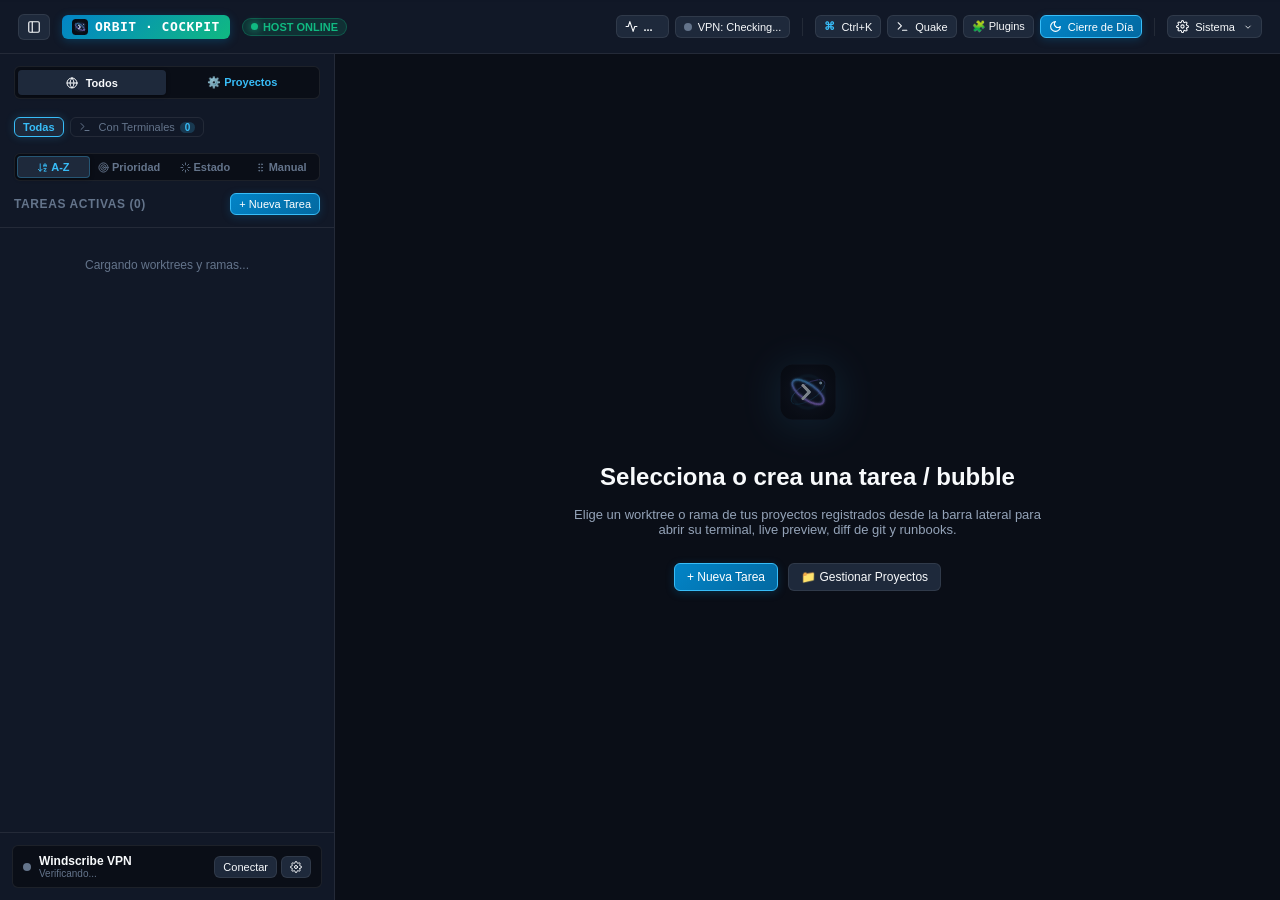
==== server/internal/web/static/index.html @ 3f4a92df "perf(pty): optimize worker ringbuffer trimming, atomic ipc framing and binary websocket input" ====
<!DOCTYPE html>
<html lang="es">
<head>
    <meta charset="UTF-8">
    <meta name="viewport" content="width=device-width, initial-scale=1.0">
    <title>Orbit - Developer Cockpit & Workspace Hub</title>
    <link rel="icon" type="image/svg+xml" href="favicon.svg">

    <!-- Vendor Stylesheets -->
    <link rel="stylesheet" href="xterm.css">

    <!-- Modular Stylesheets -->
    <link rel="stylesheet" href="css/base.css?v=2.2.2">
    <link rel="stylesheet" href="css/layout.css?v=2.2.2">
    <link rel="stylesheet" href="css/bubbles.css?v=2.2.2">
    <link rel="stylesheet" href="css/terminal.css?v=2.2.4">
    <link rel="stylesheet" href="css/views.css">
    <link rel="stylesheet" href="css/calendar.css">
    <link rel="stylesheet" href="css/modals.css?v=2.3.0">
    <link rel="stylesheet" href="css/responsive.css">
</head>
<body>

    <!-- Header -->
    <header>
        <div class="header-brand">
            <button class="btn btn-sm" id="btn-toggle-sidebar" onclick="toggleSidebar()" title="Ocultar / Mostrar barra lateral (Ctrl+B)" style="padding: 5px 8px;">
                <svg width="14" height="14" viewBox="0 0 24 24" fill="none" stroke="currentColor" stroke-width="2"><rect x="3" y="3" width="18" height="18" rx="2" ry="2"></rect><line x1="9" y1="3" x2="9" y2="21"></line></svg>
            </button>
            <div class="brand-badge" style="display: flex; align-items: center; gap: 7px; padding: 4px 10px;">
                <img src="favicon.svg" alt="Orbit" width="16" height="16" style="border-radius: 3px; display: block;">
                <span>ORBIT · COCKPIT</span>
            </div>
            <div class="brand-title">
                <span class="status-pill"><span class="status-dot"></span> HOST ONLINE</span>
            </div>
            <button class="btn btn-sm" id="header-update-btn" onclick="openUpdateModal()" style="display: none; background: rgba(59, 130, 246, 0.18); border: 1px solid rgba(59, 130, 246, 0.5); color: #93c5fd; padding: 2px 8px; font-size: 11px; font-weight: 600; cursor: pointer; align-items: center; gap: 4px;" title="Nueva versión disponible de Orbit">
                <svg width="12" height="12" viewBox="0 0 24 24" fill="none" stroke="currentColor" stroke-width="2" stroke-linecap="round" stroke-linejoin="round"><path d="m12 3-1.9 5.8a2 2 0 0 1-1.3 1.3L3 12l5.8 1.9a2 2 0 0 1 1.3 1.3L12 21l1.9-5.8a2 2 0 0 1 1.3-1.3L21 12l-5.8-1.9a2 2 0 0 1-1.3-1.3Z"></path></svg> <span id="header-update-text">v1.0.1</span>
            </button>
        </div>

        <div class="header-controls">
            <!-- Bloque 1: Telemetría y Estado -->
            <div class="header-group header-telemetry">
                <!-- System Stats Widget (RAM & Local DBs) -->
                <button class="btn btn-sm" id="header-sys-stats" onclick="toggleSystemStatsModal()" style="display: flex; align-items: center; gap: 5px; cursor: pointer;" title="Abrir / Cerrar monitor detallado de recursos y servicios locales">
                    <svg width="13" height="13" viewBox="0 0 24 24" fill="none" stroke="currentColor" stroke-width="2" stroke-linecap="round" stroke-linejoin="round"><path d="M22 12h-4l-3 9L9 3l-3 9H2"></path></svg> <strong id="val-sys-ram">...</strong>
                    <span id="sys-services-badge" style="font-size: 11px; margin-left: 2px;"></span>
                </button>

                <!-- Windscribe VPN Quick Badge -->
                <button class="btn btn-sm" id="header-vpn-btn" onclick="openVPNModal()" title="Windscribe VPN Status">
                    <span class="vpn-dot" id="header-vpn-dot"></span>
                    <span id="header-vpn-text">VPN: Checking...</span>
                </button>
            </div>

            <div class="header-group-divider"></div>

            <!-- Bloque 2: Herramientas Frecuentes de Trabajo -->
            <div class="header-group header-actions">
                <!-- Command Palette Shortcut (Ctrl+K) -->
                <button class="btn btn-sm" onclick="openCommandPalette()" title="Paleta de comandos (Ctrl+K)">
                    <span style="color: var(--accent); font-weight: 700;">⌘</span> Ctrl+K
                </button>

                <!-- Quake Dropdown Terminal Shortcut (F12) -->
                <button class="btn btn-sm" onclick="toggleQuakeTerminal()" title="Terminal rápida desplegable (F12 o Ctrl+\`)">
                    <svg width="13" height="13" viewBox="0 0 24 24" fill="none" stroke="currentColor" stroke-width="2" stroke-linecap="round" stroke-linejoin="round"><polyline points="4 17 10 11 4 5"></polyline><line x1="12" y1="19" x2="20" y2="19"></line></svg> Quake
                </button>

                <!-- Plugins & Extensions -->
                <button class="btn btn-sm" onclick="openPluginsModal()" title="Plugins y Extensiones de Orbit (Groq Whisper, etc.)">
                    🧩 Plugins
                </button>

                <!-- End of Day / Handoff Quick Button -->
                <button class="btn btn-sm btn-primary" id="header-handoff-btn" onclick="openEndOfDayModal()" title="Cierre de Jornada & Handoffs de Agentes">
                    <svg width="13" height="13" viewBox="0 0 24 24" fill="none" stroke="currentColor" stroke-width="2" stroke-linecap="round" stroke-linejoin="round"><path d="M12 3a6 6 0 0 0 9 9 9 9 0 1 1-9-9Z"></path></svg> Cierre de Día
                </button>
            </div>

            <div class="header-group-divider"></div>

            <!-- Bloque 3: Menú Unificado de Sistema -->
            <div class="header-group header-system">
                <div class="dropdown-wrapper" id="sys-dropdown-wrapper">
                    <button class="btn btn-sm" id="btn-sys-menu" onclick="toggleSystemMenu(event)" title="Ajustes, utilidades y conectividad del sistema">
                        <svg width="13" height="13" viewBox="0 0 24 24" fill="none" stroke="currentColor" stroke-width="2" stroke-linecap="round" stroke-linejoin="round"><circle cx="12" cy="12" r="3"></circle><path d="M19.4 15a1.65 1.65 0 0 0 .33 1.82l.06.06a2 2 0 0 1 0 2.83 2 2 0 0 1-2.83 0l-.06-.06a1.65 1.65 0 0 0-1.82-.33 1.65 1.65 0 0 0-1 1.51V21a2 2 0 0 1-2 2 2 2 0 0 1-2-2v-.09A1.65 1.65 0 0 0 9 19.4a1.65 1.65 0 0 0-1.82.33l-.06.06a2 2 0 0 1-2.83 0 2 2 0 0 1 0-2.83l.06-.06a1.65 1.65 0 0 0 .33-1.82 1.65 1.65 0 0 0-1.51-1H3a2 2 0 0 1-2-2 2 2 0 0 1 2-2h.09A1.65 1.65 0 0 0 4.6 9a1.65 1.65 0 0 0-.33-1.82l-.06-.06a2 2 0 0 1 0-2.83 2 2 0 0 1 2.83 0l.06.06a1.65 1.65 0 0 0 1.82.33H9a1.65 1.65 0 0 0 1-1.51V3a2 2 0 0 1 2-2 2 2 0 0 1 2 2v.09a1.65 1.65 0 0 0 1 1.51 1.65 1.65 0 0 0 1.82-.33l.06-.06a2 2 0 0 1 2.83 0 2 2 0 0 1 0 2.83l-.06.06a1.65 1.65 0 0 0-.33 1.82V9a1.65 1.65 0 0 0 1.51 1H21a2 2 0 0 1 2 2 2 2 0 0 1-2 2h-.09a1.65 1.65 0 0 0-1.51 1z"></path></svg>
                        <span>Sistema</span>
                        <svg width="10" height="10" viewBox="0 0 24 24" fill="none" stroke="currentColor" stroke-width="2" style="margin-left: 2px;"><polyline points="6 9 12 15 18 9"></polyline></svg>
                    </button>
                    <div class="dropdown-menu dropdown-menu-right" id="sys-dropdown-menu">
                        <div class="dropdown-header">
                            <span>Orbit Host</span>
                            <span class="dropdown-sub" id="sys-menu-host-badge" style="color: var(--green); font-size: 10px;">● ONLINE</span>
                        </div>
                        
                        <!-- LAN IP item -->
                        <div class="dropdown-item" onclick="copyLanUrl()" title="Copiar URL LAN al portapapeles">
                            <div class="item-icon">🌐</div>
                            <div class="item-content">
                                <span class="item-label">Dirección LAN</span>
                                <span class="item-sub" id="val-lan-ip">...</span>
                            </div>
                            <span class="item-action">Copiar</span>
                        </div>

                        <!-- Token item -->
                        <div class="dropdown-item" onclick="copyToken()" title="Copiar Token de Acceso">
                            <div class="item-icon">📋</div>
                            <div class="item-content">
                                <span class="item-label">Token de Acceso</span>
                                <span class="item-sub">Autenticación API / Móvil</span>
                            </div>
                            <span class="item-action">Copiar</span>
                        </div>

                        <div class="dropdown-divider"></div>

                        <!-- Pair Phone -->
                        <div class="dropdown-item" onclick="openPairModal(); closeSystemMenu();" title="Emparejar Orbit Mobile con QR">
                            <div class="item-icon">📱</div>
                            <div class="item-content">
                                <span class="item-label">Emparejar Móvil</span>
                                <span class="item-sub">Escanear código QR</span>
                            </div>
                        </div>

                        <!-- Security & PIN -->
                        <div class="dropdown-item" onclick="openSecurityModal(); closeSystemMenu();" title="Configuración de Seguridad, Token y PIN">
                            <div class="item-icon">🔒</div>
                            <div class="item-content">
                                <span class="item-label">Seguridad y PIN</span>
                                <span class="item-sub">Tokens, PIN de bloqueo</span>
                            </div>
                        </div>

                        <div class="dropdown-divider"></div>

                        <!-- Sound Alerts -->
                        <div class="dropdown-item" onclick="toggleNotifications()" id="btn-toggle-notif" title="Alternar alertas sonoras al finalizar comandos">
                            <div class="item-icon" id="sys-menu-notif-icon">🔔</div>
                            <div class="item-content">
                                <span class="item-label">Alertas Sonoras</span>
                                <span class="item-sub">Notificar fin de comandos</span>
                            </div>
                            <span class="item-badge badge-active" id="sys-menu-notif-badge">ON</span>
                        </div>

                        <!-- Doctor -->
                        <div class="dropdown-item" onclick="openDoctorModal(); closeSystemMenu();" title="Ejecutar diagnóstico Orbit Doctor">
                            <div class="item-icon">🩺</div>
                            <div class="item-content">
                                <span class="item-label">Diagnóstico (Doctor)</span>
                                <span class="item-sub">Verificar salud del sistema</span>
                            </div>
                        </div>

                        <!-- Plugins & Extensions -->
                        <div class="dropdown-item" onclick="openPluginsModal(); closeSystemMenu();" title="Gestionar Plugins y Extensiones (Groq Whisper, etc.)">
                            <div class="item-icon">🧩</div>
                            <div class="item-content">
                                <span class="item-label">Plugins &amp; Extensiones</span>
                                <span class="item-sub">Whisper Transcriber, etc.</span>
                            </div>
                        </div>

                        <div class="dropdown-divider"></div>

                        <!-- Refresh -->
                        <div class="dropdown-item" onclick="refreshAll(); closeSystemMenu();" title="Recargar Cockpit">
                            <div class="item-icon">🔄</div>
                            <div class="item-content">
                                <span class="item-label">Recargar Cockpit</span>
                                <span class="item-sub">Actualizar sesiones y estado</span>
                            </div>
                        </div>
                    </div>
                </div>
            </div>
        </div>
    </header>

    <!-- Main Container -->
    <div class="app-container">
        
        <!-- Left Sidebar: Workspaces & Bubbles -->
        <aside class="sidebar">
            <div class="sidebar-header">
                <!-- Workspace Switcher Tabs -->
                <div class="ws-tabs" id="ws-tabs-container">
                    <button class="ws-tab-btn active" data-ws="all" onclick="setWorkspaceFilter('all')">
                        <svg width="12" height="12" viewBox="0 0 24 24" fill="none" stroke="currentColor" stroke-width="2" stroke-linecap="round" stroke-linejoin="round" style="vertical-align: -1px; margin-right: 4px;"><circle cx="12" cy="12" r="10"></circle><line x1="2" y1="12" x2="22" y2="12"></line><path d="M12 2a15.3 15.3 0 0 1 4 10 15.3 15.3 0 0 1-4 10 15.3 15.3 0 0 1-4-10 15.3 15.3 0 0 1 4-10z"></path></svg>Todos
                    </button>
                    <button class="ws-tab-btn ws-tab-add" onclick="openWorkspacesModal()" title="Gestionar y Añadir Workspaces" style="color: var(--accent); font-weight: 700;">
                        ⚙️ Proyectos
                    </button>
                </div>

                <!-- Filter: All Tasks vs Only Tasks with Open Terminals -->
                <div class="task-filter-chips">
                    <button class="task-filter-btn active" id="btn-filter-all-tasks" onclick="setTaskTermFilter(false)">
                        Todas
                    </button>
                    <button class="task-filter-btn" id="btn-filter-term-tasks" onclick="setTaskTermFilter(true)" title="Ver solo tareas con terminales abiertas">
                        <svg width="12" height="12" viewBox="0 0 24 24" fill="none" stroke="currentColor" stroke-width="2" stroke-linecap="round" stroke-linejoin="round" style="vertical-align: -1px; margin-right: 3px;"><polyline points="4 17 10 11 4 5"></polyline><line x1="12" y1="19" x2="20" y2="19"></line></svg>Con Terminales <span class="term-count-badge" id="count-with-term">0</span>
                    </button>
                </div>

                <!-- Sort Modes: Alfabético, Prioridad Notion, Estado, Manual -->
                <div class="task-sort-bar" role="group" aria-label="Criterio de ordenamiento de tareas">
                    <button class="sort-chip active" id="sort-chip-alpha" onclick="setBubbleSortMode('alpha')" title="Orden Alfabético (A-Z)">
                        <svg width="11" height="11" viewBox="0 0 24 24" fill="none" stroke="currentColor" stroke-width="2" stroke-linecap="round" stroke-linejoin="round" style="vertical-align: -1px;"><path d="m3 16 4 4 4-4"></path><path d="M7 20V4"></path><path d="M20 8h-5"></path><path d="M15 10V6.5a2.5 2.5 0 0 1 5 0V10"></path><path d="M15 14h5l-5 6h5"></path></svg>A-Z
                    </button>
                    <button class="sort-chip" id="sort-chip-priority" onclick="setBubbleSortMode('priority')" title="Orden por Prioridad Notion">
                        <svg width="11" height="11" viewBox="0 0 24 24" fill="none" stroke="currentColor" stroke-width="2" stroke-linecap="round" stroke-linejoin="round" style="vertical-align: -1px;"><circle cx="12" cy="12" r="10"></circle><circle cx="12" cy="12" r="6"></circle><circle cx="12" cy="12" r="2"></circle></svg>Prioridad
                    </button>
                    <button class="sort-chip" id="sort-chip-status" onclick="setBubbleSortMode('status')" title="Orden por Estado de Tarea">
                        <svg width="11" height="11" viewBox="0 0 24 24" fill="none" stroke="currentColor" stroke-width="2" stroke-linecap="round" stroke-linejoin="round" style="vertical-align: -1px;"><path d="M12 2v4M12 18v4M4.93 4.93l2.83 2.83M16.24 16.24l2.83 2.83M2 12h4M18 12h4M4.93 19.07l2.83-2.83M16.24 7.76l2.83-2.83"></path></svg>Estado
                    </button>
                    <button class="sort-chip" id="sort-chip-custom" onclick="setBubbleSortMode('custom')" title="Orden Manual (Arrastrar para ordenar)">
                        <svg width="11" height="11" viewBox="0 0 24 24" fill="none" stroke="currentColor" stroke-width="2" stroke-linecap="round" stroke-linejoin="round" style="vertical-align: -1px;"><circle cx="9" cy="12" r="1"></circle><circle cx="9" cy="5" r="1"></circle><circle cx="9" cy="19" r="1"></circle><circle cx="15" cy="12" r="1"></circle><circle cx="15" cy="5" r="1"></circle><circle cx="15" cy="19" r="1"></circle></svg>Manual
                    </button>
                </div>

                <div class="sidebar-actions-row">
                    <span class="sidebar-title" id="sidebar-bubbles-count">
                        TAREAS ACTIVAS (0)
                    </span>
                    <button class="btn btn-primary btn-sm" onclick="openNewBubbleModal()">
                        + Nueva Tarea
                    </button>
                </div>
            </div>

            <!-- Bubbles List -->
            <div class="bubble-list" id="bubbles-container">
                <div style="padding: 20px; text-align: center; color: var(--text-dim); font-size: 12px;">
                    Cargando worktrees y ramas...
                </div>
            </div>

            <!-- Footer: Windscribe VPN Quick Controller -->
            <div class="sidebar-footer">
                <div class="vpn-mini-card">
                    <div class="vpn-mini-info">
                        <span class="vpn-dot" id="vpn-mini-dot"></span>
                        <div class="vpn-mini-text">
                            <span class="vpn-mini-loc" id="vpn-mini-loc">Windscribe VPN</span>
                            <span class="vpn-mini-sub" id="vpn-mini-ip">Verificando...</span>
                        </div>
                    </div>
                    <div style="display: flex; gap: 4px;">
                        <button class="btn btn-sm" id="btn-mini-vpn-toggle" onclick="toggleVPNMini()">
                            Conectar
                        </button>
                        <button class="btn btn-sm" onclick="openVPNModal()" title="Opciones VPN">
                            <svg width="12" height="12" viewBox="0 0 24 24" fill="none" stroke="currentColor" stroke-width="2" stroke-linecap="round" stroke-linejoin="round"><circle cx="12" cy="12" r="3"></circle><path d="M19.4 15a1.65 1.65 0 0 0 .33 1.82l.06.06a2 2 0 0 1 0 2.83 2 2 0 0 1-2.83 0l-.06-.06a1.65 1.65 0 0 0-1.82-.33 1.65 1.65 0 0 0-1 1.51V21a2 2 0 0 1-2 2 2 2 0 0 1-2-2v-.09A1.65 1.65 0 0 0 9 19.4a1.65 1.65 0 0 0-1.82.33l-.06.06a2 2 0 0 1-2.83 0 2 2 0 0 1 0-2.83l.06-.06a1.65 1.65 0 0 0 .33-1.82 1.65 1.65 0 0 0-1.51-1H3a2 2 0 0 1-2-2 2 2 0 0 1 2-2h.09A1.65 1.65 0 0 0 4.6 9a1.65 1.65 0 0 0-.33-1.82l-.06-.06a2 2 0 0 1 0-2.83 2 2 0 0 1 2.83 0l.06.06a1.65 1.65 0 0 0 1.82.33H9a1.65 1.65 0 0 0 1-1.51V3a2 2 0 0 1 2-2 2 2 0 0 1 2 2v.09a1.65 1.65 0 0 0 1 1.51 1.65 1.65 0 0 0 1.82-.33l.06-.06a2 2 0 0 1 2.83 0 2 2 0 0 1 0 2.83l-.06.06a1.65 1.65 0 0 0-.33 1.82V9a1.65 1.65 0 0 0 1.51 1H21a2 2 0 0 1 2 2 2 2 0 0 1-2 2h-.09a1.65 1.65 0 0 0-1.51 1z"></path></svg>
                        </button>
                    </div>
                </div>
            </div>
        </aside>

        <!-- Main Workspace Hub -->
        <main class="main-workspace" id="main-workspace">
            
            <!-- Empty state when no bubble selected -->
            <div class="workspace-empty-view" id="workspace-empty-view">
                <div class="empty-icon" style="margin-bottom: 16px;">
                    <img src="favicon.svg" alt="Orbit Logo" width="56" height="56" style="border-radius: 14px; filter: drop-shadow(0 4px 20px rgba(56, 189, 248, 0.25)); display: inline-block;">
                </div>
                <h2>Selecciona o crea una tarea / bubble</h2>
                <p style="color: var(--text-muted); max-width: 480px; font-size: 13px;">
                    Elige un worktree o rama de tus proyectos registrados desde la barra lateral para abrir su terminal, live preview, diff de git y runbooks.
                </p>
                <div style="display: flex; gap: 10px; margin-top: 10px;">
                    <button class="btn btn-primary" onclick="openNewBubbleModal()">
                        + Nueva Tarea
                    </button>
                    <button class="btn btn-ghost" onclick="openWorkspacesModal()">
                        📁 Gestionar Proyectos
                    </button>
                </div>
            </div>

            <!-- Active Bubble View (Hidden by default until bubble clicked) -->
            <div id="active-bubble-container" style="display: none; flex: 1; flex-direction: column; overflow: hidden;">
                
                <!-- Bubble Top Action Bar -->
                <div class="bubble-action-bar">
                    <div class="bubble-bar-left">
                        <div class="bubble-active-title">
                            <span class="badge-ws" id="active-bubble-ws-badge">ADITUM</span>
                            <span id="active-bubble-title">TAR-XXXX</span>
                            <span class="badge-task-status none" id="active-bubble-task-status" onclick="openTaskStatusPicker(event, currentBubble ? currentBubble.id : '')" style="cursor: pointer;" title="Cambiar estado de la tarea">
                                ⚪ Estado
                            </span>
                            <span class="badge-priority none" id="active-bubble-priority" onclick="openPriorityPicker(event, currentBubble ? currentBubble.id : '')" style="cursor: pointer;" title="Cambiar prioridad Notion">
                                ⚪ Prioridad
                            </span>
                        </div>
                        <div class="bubble-branch-chip" id="active-bubble-branch">
                            <svg width="12" height="12" viewBox="0 0 24 24" fill="none" stroke="currentColor" stroke-width="2"><line x1="6" y1="3" x2="6" y2="15"></line><circle cx="18" cy="6" r="3"></circle><circle cx="6" cy="18" r="3"></circle><path d="M18 9a9 9 0 0 1-9 9"></path></svg>
                            <span id="active-bubble-branch-name">feature/...</span>
                        </div>
                        <div class="bubble-schema-chip" id="active-bubble-schema" style="display: none;">
                            🗄️ <span id="active-bubble-schema-name">aditum_...</span>
                        </div>
                    </div>

                    <div class="bubble-bar-right">
                        <!-- Dev Server Action -->
                        <button class="btn btn-sm" id="btn-bubble-dev-toggle" onclick="toggleBubbleDevServer()">
                            ▶ Iniciar Dev Server
                        </button>
                        <!-- Open Preview in New Tab -->
                        <button class="btn btn-sm" id="btn-bubble-preview-external" onclick="openExternalPreview()">
                            🌐 Abrir :<span id="active-bubble-port">8080</span> ↗
                        </button>
                        <!-- Delete / Cleanup Worktree -->
                        <button class="btn btn-danger btn-sm" id="btn-bubble-delete" onclick="confirmDeleteBubble()" title="Eliminar worktree">
                            🗑️
                        </button>
                    </div>
                </div>

                <!-- Main Navigation Tabs -->
                <div class="workspace-tabs-bar">
                    <button class="tab-btn active" id="tab-btn-terminal" onclick="switchWorkspaceTab('terminal')">
                        &gt;_ Terminales
                    </button>
                    <button class="tab-btn" id="tab-btn-preview" onclick="switchWorkspaceTab('preview')">
                        🌐 Live Preview
                    </button>
                    <button class="tab-btn" id="tab-btn-git" onclick="switchWorkspaceTab('git')">
                        🔀 Git &amp; Diff
                    </button>
                    <button class="tab-btn" id="tab-btn-obsidian" onclick="switchWorkspaceTab('obsidian')">
                        📓 Obsidian Runbooks
                    </button>
                    <button class="tab-btn" id="tab-btn-calendar" onclick="switchWorkspaceTab('calendar')">
                        📅 Calendario &amp; Handoffs
                    </button>
                </div>

                <!-- Tab Content Container -->
                <div class="tab-content-container">
                    
                    <!-- TAB 1: TERMINALES -->
                    <div class="tab-pane active" id="tab-pane-terminal">
                        <!-- Subtabs for Terminal Sessions -->
                        <div class="term-subtabs-bar">
                            <div class="term-subtabs" id="term-subtabs-container">
                                <!-- Subtabs will be injected here: Claude Code, Dev Server, Shell -->
                            </div>
                            <div class="term-actions-bar" style="display: flex; gap: 6px; align-items: center; flex-shrink: 0;">
                                <!-- Celery Dropdown for Brif -->
                                <div id="brif-celery-dropdown" style="display: none; position: relative;">
                                    <button class="btn btn-sm btn-success" onclick="toggleCeleryMenu()" title="Lanzar Workers de Celery para Brif">
                                        ⚡ Celery Workers ▼
                                    </button>
                                    <div id="celery-menu-popup" style="display: none; position: absolute; right: 0; top: 100%; margin-top: 4px; background: var(--bg-card); border: 1px solid var(--border-muted); border-radius: var(--radius-sm); box-shadow: 0 8px 24px rgba(0,0,0,0.7); z-index: 100; min-width: 240px; flex-direction: column; padding: 4px; gap: 2px;">
                                        <button class="btn btn-sm" style="text-align: left; justify-content: flex-start; background: transparent; border: none; width: 100%;" onclick="spawnCeleryWorker('orchestrator')">
                                            🎼 Orchestrator (high_priority, celery)
                                        </button>
                                        <button class="btn btn-sm" style="text-align: left; justify-content: flex-start; background: transparent; border: none; width: 100%;" onclick="spawnCeleryWorker('articles')">
                                            📰 Articles Worker (articles)
                                        </button>
                                        <button class="btn btn-sm" style="text-align: left; justify-content: flex-start; background: transparent; border: none; width: 100%;" onclick="spawnCeleryWorker('fetcher')">
                                            🌐 Fetcher Worker (fetch)
                                        </button>
                                        <button class="btn btn-sm" style="text-align: left; justify-content: flex-start; background: transparent; border: none; width: 100%;" onclick="spawnCeleryWorker('beat')">
                                            ⏰ Celery Beat (Scheduler)
                                        </button>
                                        <button class="btn btn-sm" style="text-align: left; justify-content: flex-start; background: transparent; border: none; width: 100%;" onclick="spawnCeleryWorker('flower')">
                                            🌸 Flower Dashboard (:5555)
                                        </button>
                                        <button class="btn btn-sm" style="text-align: left; justify-content: flex-start; background: transparent; border: none; width: 100%; color: var(--accent);" onclick="spawnCeleryWorker('solo')">
                                            🐛 Worker Solo (Debug Local)
                                        </button>
                                    </div>
                                </div>
                                <!-- Quick Actions Dropdown (Contextual) -->
                                <div id="quick-actions-dropdown" style="position: relative;">
                                    <button class="btn btn-sm" onclick="toggleQuickActionsMenu()" title="Comandos rápidos del workspace">
                                        ⚡ Acciones ▼
                                    </button>
                                    <div id="quick-actions-menu-popup" style="display: none; position: absolute; right: 0; top: 100%; margin-top: 4px; background: var(--bg-card); border: 1px solid var(--border-muted); border-radius: var(--radius-sm); box-shadow: 0 8px 24px rgba(0,0,0,0.7); z-index: 100; min-width: 260px; flex-direction: column; padding: 4px; gap: 2px;">
                                        <!-- Injected dynamically based on active workspace -->
                                    </div>
                                </div>
                                <div class="font-size-controls" style="display: inline-flex; align-items: center; background: var(--bg-surface); border: 1px solid var(--border-subtle); border-radius: var(--radius-sm); padding: 1px 4px; gap: 3px; flex-shrink: 0;" title="Tamaño de fuente de terminal (Ctrl + / Ctrl -)">
                                    <button class="btn btn-sm" onclick="changeTerminalFontSize(-1)" style="padding: 1px 6px; font-size: 11px; height: 24px; min-width: 24px;" title="Disminuir fuente (Ctrl+-)">A-</button>
                                    <span id="term-font-size-display" class="term-font-size-val" style="font-size: 11px; font-family: monospace; color: var(--accent); min-width: 32px; text-align: center; user-select: none;">14px</span>
                                    <button class="btn btn-sm" onclick="changeTerminalFontSize(1)" style="padding: 1px 6px; font-size: 11px; height: 24px; min-width: 24px;" title="Aumentar fuente (Ctrl++)">A+</button>
                                </div>
                                <button class="btn btn-sm" onclick="openTerminalSearch()" title="Buscar en buffer de terminal (Ctrl+F)">
                                    🔍 Buscar
                                </button>
                                <button class="btn btn-sm" onclick="spawnClaudeInBubble()" title="Lanzar Claude Code con verificación de VPN">
                                    🤖 + Claude
                                </button>
                                <button class="btn btn-sm" onclick="spawnAgyInBubble()" title="Lanzar Antigravity CLI (Google AGY)">
                                    🚀 + AGY
                                </button>
                                <button class="btn btn-sm" onclick="openHandoffModalForActive()" title="Registrar Cierre de Jornada / Handoff">
                                    🌙 Handoff
                                </button>
                                <button class="btn btn-sm" onclick="spawnShellInBubble()" title="Lanzar Git Bash / PowerShell">
                                    🐚 + Shell
                                </button>
                                <button class="btn btn-sm" onclick="clearActiveTerminal()">
                                    Limpiar
                                </button>
                            </div>
                        </div>

                        <!-- Full Interactive xterm.js Terminal Container (Split-Ready) -->
                        <div class="term-container" id="terminal-embed-wrapper">
                            <!-- Terminal Search Float Widget -->
                            <div id="term-search-bar" class="term-search-bar" style="display: none;">
                                <input type="text" id="term-search-input" placeholder="Buscar en buffer... (Enter: sig)" onkeydown="handleSearchKeyDown(event)" oninput="handleSearchInput(this.value)">
                                <button class="btn btn-sm" onclick="findSearchPrev()" title="Anterior (Shift+Enter)">↑</button>
                                <button class="btn btn-sm" onclick="findSearchNext()" title="Siguiente (Enter)">↓</button>
                                <button class="btn btn-sm" id="btn-search-case" onclick="toggleSearchCase()" title="Sensible a mayúsculas/minúsculas">Aa</button>
                                <button class="btn btn-sm btn-danger" onclick="closeTerminalSearch()" style="padding: 2px 6px; font-size: 10px;" title="Cerrar (Esc)">✕</button>
                            </div>

                            <!-- Primary Pane -->
                            <div class="term-pane" id="term-pane-primary">
                                <div class="term-pane-header" id="term-pane-primary-header" style="display: none;">
                                    <span id="term-pane-primary-title" style="color: var(--accent); font-weight: 600;">Terminal 1</span>
                                    <span style="font-size: 10px; color: var(--text-dim); text-transform: uppercase;">Panel Principal</span>
                                </div>
                                <div id="terminal-embed" style="flex: 1; width: 100%; height: 100%; overflow: hidden; padding: 0;"></div>
                            </div>

                            <!-- Resizer Drag Bar -->
                            <div id="term-split-resizer" class="split-resizer horizontal" style="display: none;" title="Arrastra para redimensionar · Doble clic para 50/50"></div>

                            <!-- Secondary Pane (Split) -->
                            <div class="term-pane" id="term-pane-secondary" style="display: none;">
                                <div class="term-pane-header" id="term-pane-secondary-header">
                                    <div style="display: flex; align-items: center; gap: 8px;">
                                        <span id="term-pane-secondary-title" style="color: var(--green); font-weight: 600;">Panel Dividido</span>
                                        <select id="term-split-session-select" onchange="onSplitSessionChange(this.value)" class="form-control" style="font-size: 11px; padding: 2px 6px; height: 22px; background: var(--bg-card); color: var(--text-main); border: 1px solid var(--border-subtle);">
                                        </select>
                                    </div>
                                    <button class="btn btn-sm btn-danger" onclick="closeSplit()" style="padding: 1px 6px; font-size: 10px;" title="Cerrar panel dividido">✕</button>
                                </div>
                                <div id="terminal-embed-2" style="flex: 1; width: 100%; height: 100%; overflow: hidden; padding: 0;"></div>
                            </div>
                        </div>

                        <!-- Mobile Key Helper Bar -->
                        <div class="term-mobile-bar">
                            <button class="btn btn-sm" onclick="sendTerminalKey('\x03')" title="Cancelar comando (Ctrl+C)">Ctrl+C</button>
                            <button class="btn btn-sm" onclick="clearActiveTerminal()" title="Repintar y limpiar pantalla (Ctrl+L)">Ctrl+L</button>
                            <button class="btn btn-sm" onclick="sendTerminalKey('\t')">Tab</button>
                            <button class="btn btn-sm" onclick="sendTerminalKey('\x1b')">Esc</button>
                            <button class="btn btn-sm" onclick="sendTerminalKey('\x1b[A')">↑</button>
                            <button class="btn btn-sm" onclick="sendTerminalKey('\x1b[B')">↓</button>
                            <input type="text" id="term-mobile-input" placeholder="Comando rápido..." class="form-control" style="flex: 1; padding: 4px 8px; font-size: 12px;" onkeydown="handleMobileInputKey(event)">
                            <button class="btn btn-primary btn-sm" onclick="submitMobileInput()">Enviar</button>
                        </div>
                    </div>

                    <!-- TAB 2: LIVE PREVIEW -->
                    <div class="tab-pane" id="tab-pane-preview">
                        <div class="preview-bar">
                            <button class="btn btn-sm" onclick="reloadPreviewFrame()">🔄 Recargar</button>
                            <input type="text" id="preview-url-input" class="preview-address-input" value="http://localhost:8080/">
                            <button class="btn btn-primary btn-sm" onclick="navigateToPreviewUrl()">Ir</button>
                            <button class="btn btn-sm" onclick="openExternalPreview()">Abrir en Pestaña ↗</button>
                        </div>
                        <div style="flex: 1; position: relative;">
                            <iframe id="preview-iframe" class="preview-frame" src="about:blank"></iframe>
                            <div id="preview-offline-notice" style="display: none; position: absolute; top: 0; left: 0; right: 0; bottom: 0; background: var(--bg-base); flex-direction: column; justify-content: center; align-items: center; gap: 12px; z-index: 10;">
                                <div style="font-size: 32px;">⏹️</div>
                                <h3>El servidor local no está ejecutándose</h3>
                                <p style="color: var(--text-muted); font-size: 13px;">Inicia el dev server para visualizar la aplicación en este puerto.</p>
                                <button class="btn btn-primary" onclick="toggleBubbleDevServer()">▶ Iniciar Dev Server Ahora</button>
                            </div>
                        </div>
                    </div>

                    <!-- TAB 3: GIT & DIFF -->
                    <div class="tab-pane" id="tab-pane-git">
                        <div class="git-layout">
                            <!-- Left: Modified Files -->
                            <div class="git-sidebar">
                                <div class="git-sidebar-header">
                                    <span>Archivos Modificados</span>
                                    <button class="btn btn-sm" onclick="loadGitStatus()">🔄</button>
                                </div>
                                <div class="git-files-list" id="git-files-container">
                                    <div style="padding: 14px; text-align: center; color: var(--text-dim); font-size: 12px;">
                                        Sin cambios detectados
                                    </div>
                                </div>
                            </div>

                            <!-- Right: Diff Viewer or Commit History -->
                            <div class="git-diff-viewer" id="git-diff-container">
                                <div style="color: var(--text-dim); text-align: center; padding: 40px;">
                                    Selecciona un archivo modificado para ver el diff línea por línea.
                                </div>
                            </div>
                        </div>
                    </div>

                    <!-- TAB 4: OBSIDIAN RUNBOOKS -->
                    <div class="tab-pane" id="tab-pane-obsidian">
                        <div class="obsidian-layout">
                            <!-- Left: Vault Selector & Notes Search -->
                            <div class="obsidian-sidebar">
                                <div class="obsidian-search-box">
                                    <div style="display: flex; gap: 4px;">
                                        <button class="ws-tab-btn active" id="btn-vault-aditum" onclick="switchObsidianVault('aditum')">
                                            🏢 Aditum Vault
                                        </button>
                                        <button class="ws-tab-btn" id="btn-vault-brif" onclick="switchObsidianVault('brif')">
                                            ⚡ Brif Vault
                                        </button>
                                    </div>
                                    <input type="text" id="obsidian-search-input" class="obsidian-input" placeholder="Buscar runbook o comando..." oninput="onObsidianSearch(this.value)">
                                </div>

                                <div class="obsidian-notes-list" id="obsidian-notes-container">
                                    <div style="padding: 14px; text-align: center; color: var(--text-dim); font-size: 12px;">
                                        Cargando notas...
                                    </div>
                                </div>
                            </div>

                            <!-- Right: Note Viewer / Markdown Reader -->
                            <div class="obsidian-editor-container">
                                <div class="obsidian-editor-header">
                                    <div style="display: flex; align-items: center; gap: 8px;">
                                        <strong id="obsidian-current-title">Selecciona una nota</strong>
                                        <span id="obsidian-current-path" style="font-size: 11px; color: var(--text-dim); font-family: monospace;"></span>
                                    </div>
                                    <div style="display: flex; gap: 6px;">
                                        <button class="btn btn-sm" id="btn-obsidian-edit-mode" onclick="toggleObsidianEditMode()">
                                            ✏️ Editar
                                        </button>
                                        <button class="btn btn-primary btn-sm" id="btn-obsidian-save" onclick="saveCurrentObsidianNote()" style="display: none;">
                                            💾 Guardar
                                        </button>
                                    </div>
                                </div>

                                <div class="obsidian-markdown-body" id="obsidian-markdown-body">
                                    <div style="color: var(--text-dim); text-align: center; padding: 40px;">
                                        Elige un runbook o guía de trabajo desde la lista de la izquierda.
                                    </div>
                                </div>

                                <textarea class="obsidian-raw-textarea" id="obsidian-raw-editor" style="display: none;"></textarea>
                            </div>
                        </div>
                    </div>

                    <!-- TAB 5: CALENDARIO & DIARIO DE TRABAJO -->
                    <div class="tab-pane" id="tab-pane-calendar">
                        <div class="calendar-layout">
                            <!-- Left: Month Navigator & Morning Standup -->
                            <div class="calendar-sidebar">
                                <!-- Month Selector Header -->
                                <div class="calendar-month-header">
                                    <button class="btn btn-sm" onclick="changeCalendarMonth(-1)" title="Mes anterior">◀</button>
                                    <span class="calendar-month-title" id="cal-month-title">Octubre 2026</span>
                                    <button class="btn btn-sm" onclick="changeCalendarMonth(1)" title="Mes siguiente">▶</button>
                                    <button class="btn btn-sm btn-ghost" onclick="goToToday()" style="padding: 2px 7px; font-size: 11px;">Hoy</button>
                                </div>

                                <!-- Mini Calendar Grid -->
                                <div class="calendar-grid-container">
                                    <div class="calendar-weekdays-row">
                                        <span>Lun</span><span>Mar</span><span>Mié</span><span>Jue</span><span>Vie</span><span>Sáb</span><span>Dom</span>
                                    </div>
                                    <div class="calendar-days-grid" id="cal-days-grid">
                                        <!-- Days dynamically rendered -->
                                    </div>
                                </div>

                                <!-- Morning Standup Widget -->
                                <div class="standup-widget" id="cal-standup-widget">
                                    <div class="standup-header">
                                        <span>☕ Morning Standup</span>
                                        <span id="standup-ref-date" style="font-size: 10px; color: var(--text-dim);">Ayer</span>
                                    </div>
                                    <div id="standup-items-container" style="display: flex; flex-direction: column; gap: 6px;">
                                        <div style="font-size: 11px; color: var(--text-muted); text-align: center; padding: 6px;">
                                            Cargando pendientes...
                                        </div>
                                    </div>
                                </div>
                            </div>

                            <!-- Right: Daily Notes & Handoffs View -->
                            <div class="calendar-main">
                                <div class="calendar-main-header">
                                    <div style="display: flex; align-items: center; gap: 8px;">
                                        <strong id="cal-active-date-title" style="font-size: 14px; color: var(--text-main);">📅 Diario del Día</strong>
                                        <span id="cal-active-date-badge" class="badge-ws" style="font-size: 10px;">HOY</span>
                                    </div>
                                    <div style="display: flex; gap: 6px;">
                                        <button class="btn btn-sm" id="btn-cal-edit-toggle" onclick="toggleCalendarEditMode()">
                                            ✏️ Editar Nota
                                        </button>
                                        <button class="btn btn-primary btn-sm" id="btn-cal-save-note" onclick="saveCalendarNote()" style="display: none;">
                                            💾 Guardar
                                        </button>
                                        <button class="btn btn-success btn-sm" onclick="openHandoffModalForActive()" title="Registrar un handoff de cierre de jornada">
                                            🌙 + Nuevo Handoff
                                        </button>
                                        <button class="btn btn-sm" onclick="reloadCalendarNote()" title="Recargar">
                                            🔄
                                        </button>
                                    </div>
                                </div>

                                <div class="calendar-main-content">
                                    <!-- Daily Markdown Note Card -->
                                    <div class="calendar-note-card" id="cal-note-card">
                                        <div class="calendar-note-card-header">
                                            <div style="display: flex; align-items: center; gap: 8px;">
                                                <span style="font-size: 12px; font-weight: 600; color: var(--text-main);">📌 Notas del Día (Markdown)</span>
                                                <span style="font-size: 11px; color: var(--text-dim);" id="cal-note-status">Visualización</span>
                                            </div>
                                            <button class="btn-card-toggle" id="btn-toggle-notes" onclick="toggleCalendarNotesCollapse()" title="Ocultar o mostrar notas para dar más espacio a los handoffs">
                                                🔼 Ocultar Notas
                                            </button>
                                        </div>
                                        <div class="calendar-rendered-body" id="cal-rendered-note">
                                            <!-- Rendered markdown -->
                                        </div>
                                        <textarea class="calendar-raw-editor" id="cal-raw-editor" style="display: none;" placeholder="Escribe aquí tus objetivos del día, notas o tareas con - [ ] y - [x]..."></textarea>
                                    </div>

                                    <!-- Structured Handoffs Card -->
                                    <div class="calendar-note-card" id="cal-handoffs-card">
                                        <div class="calendar-note-card-header">
                                            <div style="display: flex; align-items: center; gap: 8px;">
                                                <span style="font-size: 12px; font-weight: 600; color: var(--text-main);">🌙 Cierres de Tarea &amp; Handoffs Registrados</span>
                                                <span id="cal-handoffs-count-badge" style="font-size: 11px; color: var(--accent);">0 registrados</span>
                                            </div>
                                            <div style="display: flex; align-items: center; gap: 6px;">
                                                <button class="btn btn-sm btn-ghost" onclick="toggleAllHandoffsExpand(true)" style="font-size: 11px; padding: 2px 7px;" title="Ver todos detallados">
                                                    👁️ Expandir todos
                                                </button>
                                                <button class="btn btn-sm btn-ghost" onclick="toggleAllHandoffsExpand(false)" style="font-size: 11px; padding: 2px 7px;" title="Ver versión compacta">
                                                    📦 Compactar
                                                </button>
                                            </div>
                                        </div>
                                        <!-- Search & Filter Toolbar -->
                                        <div class="handoffs-toolbar">
                                            <div class="handoffs-search-box">
                                                <span style="font-size: 12px; color: var(--text-dim);">🔍</span>
                                                <input type="text" id="handoffs-search-input" class="handoffs-search-input" placeholder="Buscar tarea, commit o palabras clave..." oninput="filterHandoffsList()" />
                                            </div>
                                            <div class="handoffs-filter-group">
                                                <button class="handoffs-filter-btn active" data-filter="all" onclick="setHandoffStatusFilter('all', this)">Todos</button>
                                                <button class="handoffs-filter-btn" data-filter="in_progress" onclick="setHandoffStatusFilter('in_progress', this)">🟡 En Progreso</button>
                                                <button class="handoffs-filter-btn" data-filter="completed" onclick="setHandoffStatusFilter('completed', this)">🟢 Completados</button>
                                                <button class="handoffs-filter-btn" data-filter="blocked" onclick="setHandoffStatusFilter('blocked', this)">🔴 Bloqueados</button>
                                            </div>
                                        </div>
                                        <div style="padding: 14px;" id="cal-handoffs-container">
                                            <div style="color: var(--text-dim); font-size: 12px; text-align: center; padding: 12px;">
                                                No hay handoffs registrados para este día. Pulsa "🌙 + Nuevo Handoff" para agregar uno.
                                            </div>
                                        </div>
                                    </div>
                                </div>
                            </div>
                        </div>
                    </div>

                </div>

            </div>

        </main>
    </div>

    <!-- MODAL: NUEVA TAREA / BUBBLE (WIZARD UNIVERSAL) -->
    <div id="modal-new-bubble" class="modal-overlay">
        <div class="modal-box" style="max-width: 560px;">
            <div class="modal-header">
                <h3 id="modal-bubble-title">✨ Crear Nueva Tarea / Bubble</h3>
                <button class="btn btn-sm" onclick="closeNewBubbleModal()">✕</button>
            </div>
            <div class="modal-body">
                <!-- Workspace Selection -->
                <div class="form-group">
                    <label class="form-label">Workspace Destino</label>
                    <div class="ws-tabs" id="wizard-ws-tabs" style="margin-bottom: 6px;">
                        <!-- Rendered dynamically -->
                    </div>
                </div>

                <!-- ADITUM FIELDS -->
                <div id="wizard-fields-aditum" style="display: none;">
                    <div class="form-group" style="margin-bottom: 8px;">
                        <label class="form-label" style="display: flex; justify-content: space-between; align-items: center;">
                            <span>Origen de la Rama</span>
                            <span id="aditum-branch-loading" style="font-size: 11px; color: var(--accent); display: none;">Cargando ramas...</span>
                        </label>
                        <div class="branch-source-toggle-group">
                            <label id="aditum-branch-type-label-existing" class="branch-toggle-btn active">
                                <input type="radio" name="aditum-branch-type" value="existing" checked onchange="toggleBranchSource('aditum')" style="display: none;">
                                <span>🌿 Clonar Rama Existente</span>
                            </label>
                            <label id="aditum-branch-type-label-new" class="branch-toggle-btn">
                                <input type="radio" name="aditum-branch-type" value="new" onchange="toggleBranchSource('aditum')" style="display: none;">
                                <span>🌱 Nueva Rama desde Base</span>
                            </label>
                        </div>
                        <div id="aditum-existing-branch-container" style="display: block; margin-bottom: 8px;">
                            <label class="form-label" style="font-size: 11px; color: var(--text-dim); margin-bottom: 4px;">🔍 Buscar y Seleccionar Rama del Repositorio (1,271 disp.):</label>
                            <div style="position: relative;">
                                <input type="text" id="aditum-branch-search" class="form-control" placeholder="🔍 Escribe para buscar entre las ramas (ej. TAR-1098, develop)..." oninput="filterBranches('aditum')" onfocus="showBranchDropdown('aditum')" autocomplete="off">
                                <input type="hidden" id="aditum-existing-branch-select" value="">
                                <div id="aditum-branch-dropdown" class="branch-autocomplete-dropdown" style="display: none; position: absolute; top: calc(100% + 4px); left: 0; right: 0; max-height: 220px; overflow-y: auto; background: var(--bg-surface); border: 1px solid var(--border-subtle); border-radius: var(--radius-sm); z-index: 1050; box-shadow: 0 10px 25px rgba(0,0,0,0.5);"></div>
                            </div>
                            <div id="aditum-branch-selected-badge" style="display: none; margin-top: 6px; font-size: 11px; align-items: center; justify-content: space-between; background: rgba(0,255,150,0.08); border: 1px solid var(--accent); border-radius: 4px; padding: 5px 8px;">
                                <span>Rama elegida: <code id="aditum-branch-selected-name" style="color: var(--accent); font-weight: 700;"></code></span>
                                <button type="button" class="btn btn-xs btn-ghost" onclick="clearSelectedBranch('aditum')" style="padding: 0 4px; font-size: 11px;" title="Limpiar selección">✕</button>
                            </div>
                            <span class="form-hint">Escribe parte del nombre o número de TAR para filtrar instantáneamente.</span>
                        </div>
                    </div>

                    <div class="form-group" id="aditum-new-branch-container" style="display: none;">
                        <label class="form-label">ID de Tarea (Jira / Linear) o Nombre de Rama</label>
                        <input type="text" id="aditum-task-id" class="form-control" placeholder="Ej. TAR-1130" oninput="updateAditumPortPreview()">
                        <span class="form-hint">Se creará la rama <code>feature/&lt;TAR-ID&gt;</code> y su worktree aislado.</span>
                    </div>

                    <div style="display: grid; grid-template-columns: 1fr 1fr; gap: 10px; margin-top: 6px;">
                        <div class="form-group">
                            <label class="form-label">Índice de Puerto (1-99)</label>
                            <input type="number" id="aditum-index" class="form-control" value="1" min="1" max="99" oninput="updateAditumPortPreview()">
                            <span class="form-hint">Puerto asignado: <strong id="aditum-port-preview" style="color: var(--accent);">8081</strong></span>
                        </div>
                        <div class="form-group">
                            <label class="form-label">Rama Base</label>
                            <input type="text" id="aditum-base-branch" class="form-control" value="development">
                        </div>
                    </div>

                    <div class="form-group" style="margin-top: 6px;">
                        <label class="form-label">Semilla de Base de Datos MySQL 8.0</label>
                        <select id="aditum-seed-mode" class="form-control" onchange="toggleAditumSeedCustom()">
                            <option value="slim">⭐ aditum_slim (Recomendado, clonado rápido en ~25s)</option>
                            <option value="full">aditum (Dump completo de producción ~3.5 GB)</option>
                            <option value="custom_dump">📂 Archivo Dump SQL personalizado (.sql / .sql.gz)</option>
                            <option value="custom_schema">🏷️ Schema MySQL existente</option>
                        </select>
                        <span class="form-hint" id="aditum-seed-hint">Se creará el schema <code>aditum_&lt;branch&gt;</code> automáticamente sin tocar Docker.</span>
                    </div>

                    <!-- CUSTOM DUMP CONTAINER -->
                    <div id="aditum-custom-dump-container" style="display: none; margin-top: 6px; background: rgba(255,255,255,0.03); border: 1px solid var(--border-subtle); border-radius: var(--radius-sm); padding: 10px;">
                        <div style="display: flex; justify-content: space-between; align-items: center; margin-bottom: 4px;">
                            <label class="form-label" style="margin-bottom: 0;">Seleccionar Dump Detectado</label>
                            <span style="cursor: pointer; font-size: 11px; color: var(--accent);" onclick="loadSqlDumps()">🔄 Buscar de nuevo</span>
                        </div>
                        <select id="aditum-detected-dumps-select" class="form-control" onchange="onSelectDetectedDump()">
                            <option value="">-- Seleccionar archivo dump en Descargas / Work --</option>
                        </select>
                        <div style="margin-top: 8px;">
                            <label class="form-label" style="font-size: 11px; color: var(--text-muted);">O especificar ruta manual del archivo:</label>
                            <input type="text" id="aditum-custom-dump-file" class="form-control" placeholder="C:\Users\Jose\Downloads\Dump20260701.sql">
                        </div>
                    </div>

                    <!-- CUSTOM SCHEMA CONTAINER -->
                    <div id="aditum-custom-schema-container" style="display: none; margin-top: 6px;">
                        <label class="form-label">Nombre del Schema Semilla Existente</label>
                        <input type="text" id="aditum-custom-schema-input" class="form-control" placeholder="Ej. aditum_tar_1095">
                    </div>
                </div>

                <!-- BRIF FIELDS -->
                <div id="wizard-fields-brif" style="display: none;">
                    <div class="form-group">
                        <label class="form-label">Modo de Trabajo en Brif</label>
                        <select id="brif-mode" class="form-control" onchange="toggleBrifModeHelp()">
                            <option value="linear">⭐ Modo Lineal (Rama local en brif-scrapper - Recomendado)</option>
                            <option value="worktree">Modo Worktree Aislado (brif-scrapper-&lt;slug&gt;)</option>
                        </select>
                        <span class="form-hint" id="brif-mode-hint">Trabajo directo y ágil en tu repositorio principal sin carpetas extra.</span>
                    </div>

                    <div class="form-group" style="margin-top: 6px; margin-bottom: 8px;">
                        <label class="form-label" style="display: flex; justify-content: space-between; align-items: center;">
                            <span>Origen de la Rama</span>
                            <span id="brif-branch-loading" style="font-size: 11px; color: var(--accent); display: none;">Cargando ramas...</span>
                        </label>
                        <div class="branch-source-toggle-group">
                            <label id="brif-branch-type-label-existing" class="branch-toggle-btn active">
                                <input type="radio" name="brif-branch-type" value="existing" checked onchange="toggleBranchSource('brif')" style="display: none;">
                                <span>🌿 Clonar Rama Existente</span>
                            </label>
                            <label id="brif-branch-type-label-new" class="branch-toggle-btn">
                                <input type="radio" name="brif-branch-type" value="new" onchange="toggleBranchSource('brif')" style="display: none;">
                                <span>🌱 Nueva Rama desde Base</span>
                            </label>
                        </div>
                        <div id="brif-existing-branch-container" style="display: block; margin-bottom: 8px;">
                            <label class="form-label" style="font-size: 11px; color: var(--text-dim); margin-bottom: 4px;">🔍 Buscar Rama del Repositorio Brif:</label>
                            <div style="position: relative;">
                                <input type="text" id="brif-branch-search" class="form-control" placeholder="🔍 Buscar rama en Brif (ej. develop, feat/)..." oninput="filterBranches('brif')" onfocus="showBranchDropdown('brif')" autocomplete="off">
                                <input type="hidden" id="brif-existing-branch-select" value="">
                                <div id="brif-branch-dropdown" class="branch-autocomplete-dropdown" style="display: none; position: absolute; top: calc(100% + 4px); left: 0; right: 0; max-height: 220px; overflow-y: auto; background: var(--bg-surface); border: 1px solid var(--border-subtle); border-radius: var(--radius-sm); z-index: 1050; box-shadow: 0 10px 25px rgba(0,0,0,0.5);"></div>
                            </div>
                            <div id="brif-branch-selected-badge" style="display: none; margin-top: 6px; font-size: 11px; align-items: center; justify-content: space-between; background: rgba(0,255,150,0.08); border: 1px solid var(--accent); border-radius: 4px; padding: 5px 8px;">
                                <span>Rama elegida: <code id="brif-branch-selected-name" style="color: var(--accent); font-weight: 700;"></code></span>
                                <button type="button" class="btn btn-xs btn-ghost" onclick="clearSelectedBranch('brif')" style="padding: 0 4px; font-size: 11px;" title="Limpiar selección">✕</button>
                            </div>
                        </div>
                    </div>

                    <div class="form-group" style="margin-top: 6px; display: none;" id="brif-new-branch-container">
                        <label class="form-label">Nombre de Tarea o Slug de Spider</label>
                        <input type="text" id="brif-task-id" class="form-control" placeholder="Ej. dialogos-mx, fix/entelequia-duplicada">
                        <span class="form-hint">Prefijos automáticos: <code>feat/</code> o <code>fix/</code> si no los incluyes.</span>
                    </div>

                    <div class="form-group" style="margin-top: 6px;">
                        <label class="form-label">Rama Base (GitLab)</label>
                        <input type="text" id="brif-base-branch" class="form-control" value="develop">
                    </div>
                </div>

                <!-- GENERIC GIT WORKSPACE FIELDS -->
                <div id="wizard-fields-generic" style="display: none;">
                    <div class="form-group">
                        <label class="form-label">Modo de Trabajo</label>
                        <select id="generic-mode" class="form-control" onchange="toggleGenericModeHelp()">
                            <option value="worktree">⭐ Modo Worktree Aislado (.worktrees/&lt;id&gt; - Recomendado)</option>
                            <option value="linear">Modo Rama Directa (Checkout en el repositorio)</option>
                        </select>
                        <span class="form-hint" id="generic-mode-hint">Crea una carpeta de trabajo independiente para desarrollo en paralelo.</span>
                    </div>

                    <div class="form-group" style="margin-top: 6px; margin-bottom: 8px;">
                        <label class="form-label" style="display: flex; justify-content: space-between; align-items: center;">
                            <span>Origen de la Rama</span>
                            <span id="generic-branch-loading" style="font-size: 11px; color: var(--accent); display: none;">Cargando ramas...</span>
                        </label>
                        <div class="branch-source-toggle-group">
                            <label id="generic-branch-type-label-existing" class="branch-toggle-btn active">
                                <input type="radio" name="generic-branch-type" value="existing" checked onchange="toggleBranchSource('generic')" style="display: none;">
                                <span>🌿 Clonar Rama Existente</span>
                            </label>
                            <label id="generic-branch-type-label-new" class="branch-toggle-btn">
                                <input type="radio" name="generic-branch-type" value="new" onchange="toggleBranchSource('generic')" style="display: none;">
                                <span>🌱 Nueva Rama desde Base</span>
                            </label>
                        </div>
                        <div id="generic-existing-branch-container" style="display: block; margin-bottom: 8px;">
                            <label class="form-label" style="font-size: 11px; color: var(--text-dim); margin-bottom: 4px;">🔍 Buscar Rama del Repositorio:</label>
                            <div style="position: relative;">
                                <input type="text" id="generic-branch-search" class="form-control" placeholder="🔍 Buscar rama..." oninput="filterBranches('generic')" onfocus="showBranchDropdown('generic')" autocomplete="off">
                                <input type="hidden" id="generic-existing-branch-select" value="">
                                <div id="generic-branch-dropdown" class="branch-autocomplete-dropdown" style="display: none; position: absolute; top: calc(100% + 4px); left: 0; right: 0; max-height: 220px; overflow-y: auto; background: var(--bg-surface); border: 1px solid var(--border-subtle); border-radius: var(--radius-sm); z-index: 1050; box-shadow: 0 10px 25px rgba(0,0,0,0.5);"></div>
                            </div>
                            <div id="generic-branch-selected-badge" style="display: none; margin-top: 6px; font-size: 11px; align-items: center; justify-content: space-between; background: rgba(0,255,150,0.08); border: 1px solid var(--accent); border-radius: 4px; padding: 5px 8px;">
                                <span>Rama elegida: <code id="generic-branch-selected-name" style="color: var(--accent); font-weight: 700;"></code></span>
                                <button type="button" class="btn btn-xs btn-ghost" onclick="clearSelectedBranch('generic')" style="padding: 0 4px; font-size: 11px;" title="Limpiar selección">✕</button>
                            </div>
                        </div>
                    </div>

                    <div class="form-group" style="margin-top: 6px; display: none;" id="generic-new-branch-container">
                        <label class="form-label">ID de Tarea o Rama Git</label>
                        <input type="text" id="generic-task-id" class="form-control" placeholder="Ej. feat-login, fix-auth, issue-102">
                        <span class="form-hint">Identificador para la rama y la carpeta aislada.</span>
                    </div>

                    <div style="display: grid; grid-template-columns: 1fr 1fr; gap: 10px; margin-top: 6px;">
                        <div class="form-group">
                            <label class="form-label">Nombre Descriptivo (Opcional)</label>
                            <input type="text" id="generic-task-name" class="form-control" placeholder="Ej. Login con Google">
                        </div>
                        <div class="form-group">
                            <label class="form-label">Rama Base</label>
                            <input type="text" id="generic-base-branch" class="form-control" value="main">
                        </div>
                    </div>

                    <div class="form-group" style="margin-top: 6px;">
                        <label class="form-label">Puerto de Desarrollo (Opcional)</label>
                        <input type="number" id="generic-port" class="form-control" placeholder="Ej. 3000">
                        <span class="form-hint">Se exportará como <code>PORT</code> y <code>SERVER_PORT</code> en <code>.worktree.env</code>.</span>
                    </div>
                </div>

                <!-- Global Task Status for New Bubble -->
                <div class="form-group" style="margin-top: 12px; padding-top: 10px; border-top: 1px solid var(--border-subtle);">
                    <label class="form-label" style="display: flex; justify-content: space-between; align-items: center;">
                        <span>Estado Inicial de la Tarea</span>
                        <span style="font-size: 11px; color: var(--text-dim);">Orbit Bubble State</span>
                    </label>
                    <select id="wizard-task-status" class="form-control">
                        <option value="in_progress" selected>⚡ En curso</option>
                        <option value="pending">⏳ Pendiente</option>
                        <option value="queued">📥 En cola</option>
                        <option value="review">🚀 Pendiente de entrega</option>
                        <option value="done">✅ Finalizada</option>
                    </select>
                </div>

            </div>
            <div class="modal-footer">
                <button class="btn" onclick="closeNewBubbleModal()">Cancelar</button>
                <button class="btn btn-primary" id="btn-submit-bubble" onclick="submitCreateBubble()">
                    ⚡ Crear y Configurar Bubble
                </button>
            </div>
        </div>
    </div>

    <!-- MODAL: GESTIONAR WORKSPACES (PROYECTOS) -->
    <div id="modal-workspaces" class="modal-overlay" onclick="if(event.target === this) closeWorkspacesModal()">
        <div class="modal-box" style="max-width: 680px; max-height: 85vh; display: flex; flex-direction: column;">
            <div class="modal-header">
                <h3>📁 Gestionar Workspaces y Proyectos</h3>
                <button class="btn btn-sm" onclick="closeWorkspacesModal()">✕</button>
            </div>
            <div class="modal-body" style="overflow-y: auto; padding: 18px 20px; display: flex; flex-direction: column; gap: 16px;">
                <!-- Registered Workspaces List -->
                <div>
                    <div style="display: flex; justify-content: space-between; align-items: center; margin-bottom: 8px;">
                        <span style="font-size: 12px; font-weight: 700; color: var(--text-muted); text-transform: uppercase;">Proyectos Registrados</span>
                        <span style="font-size: 11px; color: var(--text-dim);" id="ws-count-label">0 workspaces</span>
                    </div>
                    <div id="ws-list-container" style="display: flex; flex-direction: column; gap: 8px;">
                        <!-- List rendered dynamically -->
                    </div>
                </div>

                <!-- Form to Add/Edit Workspace -->
                <div style="background: var(--bg-base); border: 1px solid var(--border-subtle); border-radius: var(--radius-md); padding: 14px 16px;">
                    <div style="font-size: 13px; font-weight: 700; color: var(--accent); margin-bottom: 12px;" id="ws-form-title">
                        ➕ Añadir Nuevo Workspace
                    </div>
                    <input type="hidden" id="ws-form-edit-id" value="">

                    <div style="display: grid; grid-template-columns: 1fr 1fr; gap: 10px;">
                        <div class="form-group">
                            <label class="form-label">Nombre del Proyecto</label>
                            <input type="text" id="ws-input-name" class="form-control" placeholder="Ej. Mi App React">
                        </div>
                        <div class="form-group">
                            <label class="form-label">ID / Slug (opcional)</label>
                            <input type="text" id="ws-input-id" class="form-control" placeholder="Ej. mi-app">
                        </div>
                    </div>

                    <div class="form-group" style="margin-top: 10px;">
                        <label class="form-label">Ruta en Disco (Repositorio Git)</label>
                        <div style="display: flex; gap: 8px;">
                            <input type="text" id="ws-input-path" class="form-control" placeholder="Ej. C:\Users\Jose\Projects\mi-app" style="flex: 1;">
                            <button type="button" class="btn btn-sm btn-ghost" onclick="openFolderPicker('ws-input-path')" title="Explorar carpetas del equipo">
                                📂 Explorar
                            </button>
                        </div>
                        <span class="form-hint">Ruta local de la carpeta raíz de tu repositorio.</span>
                    </div>

                    <div class="form-group" style="margin-top: 10px;">
                        <label class="form-label">Repositorio Git Remoto (URL)</label>
                        <input type="text" id="ws-input-repo" class="form-control" placeholder="Ej. https://github.com/usuario/repo.git">
                        <span class="form-hint">URL de GitHub, GitLab o remote origin vinculado al proyecto.</span>
                    </div>

                    <div style="display: grid; grid-template-columns: 1fr 1fr; gap: 10px; margin-top: 10px;">
                        <div class="form-group">
                            <label class="form-label">Rama Base por Defecto</label>
                            <input type="text" id="ws-input-base" class="form-control" placeholder="main" value="main">
                        </div>
                        <div class="form-group">
                            <label class="form-label">Puerto Local por Defecto</label>
                            <input type="number" id="ws-input-port" class="form-control" placeholder="Ej. 3000">
                        </div>
                    </div>

                    <div class="form-group" style="margin-top: 10px;">
                        <label class="form-label">Comando de Desarrollo (Dev Server)</label>
                        <input type="text" id="ws-input-cmd" class="form-control" placeholder="Ej. npm run dev, pnpm start, go run .">
                        <span class="form-hint">Comando ejecutado al pulsar '▶ Iniciar Dev Server' en el Cockpit.</span>
                    </div>

                    <div class="form-group" style="margin-top: 10px;">
                        <label class="form-label">Descripción (Opcional)</label>
                        <input type="text" id="ws-input-desc" class="form-control" placeholder="Ej. Frontend Next.js + Tailwind">
                    </div>

                    <div style="display: flex; justify-content: flex-end; gap: 8px; margin-top: 14px;">
                        <button type="button" class="btn btn-sm" id="ws-cancel-edit-btn" onclick="resetWorkspaceForm()" style="display: none;">
                            Cancelar Edición
                        </button>
                        <button type="button" class="btn btn-primary btn-sm" id="ws-save-btn" onclick="saveWorkspaceFromForm()">
                            💾 Guardar Workspace
                        </button>
                    </div>
                </div>
            </div>
            <div class="modal-footer">
                <button class="btn btn-sm" onclick="closeWorkspacesModal()">Cerrar</button>
            </div>
        </div>
    </div>

    <!-- MODAL: EXPLORADOR DE CARPETAS DEL SISTEMA -->
    <div id="modal-folder-picker" class="modal-overlay" onclick="if(event.target === this) closeFolderPicker()" style="z-index: 10600;">
        <div class="modal-box" style="max-width: 540px; max-height: 80vh; display: flex; flex-direction: column;">
            <div class="modal-header">
                <h3>📂 Explorador de Carpetas</h3>
                <button class="btn btn-sm" onclick="closeFolderPicker()">✕</button>
            </div>
            <div class="modal-body" style="padding: 14px; display: flex; flex-direction: column; gap: 10px; overflow-y: hidden;">
                <div style="display: flex; gap: 6px; align-items: center;">
                    <button class="btn btn-sm btn-ghost" id="folder-picker-up-btn" onclick="folderPickerGoUp()" title="Subir de nivel">
                        ⬆ Arriba
                    </button>
                    <input type="text" id="folder-picker-current-path" class="form-control" style="flex: 1; font-family: monospace; font-size: 11px;" readonly>
                </div>
                <div id="folder-picker-list" style="flex: 1; min-height: 250px; max-height: 350px; overflow-y: auto; background: var(--bg-base); border: 1px solid var(--border-subtle); border-radius: var(--radius-sm); padding: 4px;">
                    <!-- Subfolders rendered dynamically -->
                </div>
            </div>
            <div class="modal-footer" style="display: flex; justify-content: space-between; align-items: center;">
                <button class="btn btn-sm" onclick="closeFolderPicker()">Cancelar</button>
                <button class="btn btn-primary btn-sm" onclick="selectCurrentFolderPicker()">
                    ✓ Seleccionar esta Carpeta
                </button>
            </div>
        </div>
    </div>

    <!-- MODAL: WINDSCRIBE VPN DETAILED SETTINGS -->
    <div id="modal-vpn" class="modal-overlay">
        <div class="modal-box">
            <div class="modal-header">
                <h3>🛡️ Windscribe VPN Controller</h3>
                <button class="btn btn-sm" onclick="closeVPNModal()">✕</button>
            </div>
            <div class="modal-body">
                <div style="background-color: var(--bg-base); padding: 14px; border-radius: var(--radius-md); border: 1px solid var(--border-subtle); display: flex; justify-content: space-between; align-items: center;">
                    <div>
                        <div style="font-size: 14px; font-weight: 700; display: flex; align-items: center; gap: 8px;">
                            <span class="vpn-dot" id="modal-vpn-dot"></span>
                            <span id="modal-vpn-loc">Verificando...</span>
                        </div>
                        <div style="font-size: 11px; color: var(--text-dim); margin-top: 4px;" id="modal-vpn-ip">
                            IP: -- · Protocolo: --
                        </div>
                    </div>
                    <button class="btn btn-primary" id="modal-vpn-toggle-btn" onclick="toggleVPN('toggle')">
                        Conectar
                    </button>
                </div>

                <div class="form-group">
                    <label class="form-label">Ubicación / Ciudad</label>
                    <select id="modal-vpn-loc-select" class="form-control" onchange="onModalVpnLocChange()">
                        <option value="best">⭐ Best Location (Auto)</option>
                        <option value="Miami">Miami, FL (US)</option>
                        <option value="New York">New York, NY (US)</option>
                        <option value="Atlanta">Atlanta, GA (US)</option>
                        <option value="Dallas">Dallas, TX (US)</option>
                        <option value="Los Angeles">Los Angeles, CA (US)</option>
                        <option value="Toronto">Toronto, Canada</option>
                        <option value="London">London, UK</option>
                        <option value="Frankfurt">Frankfurt, Germany</option>
                        <option value="Paris">Paris, France</option>
                        <option value="Zurich">Zurich, Switzerland</option>
                        <option value="Tokyo">Tokyo, Japan</option>
                        <option value="custom">✏️ Personalizado...</option>
                    </select>
                    <input type="text" id="modal-vpn-custom-loc" class="form-control" placeholder="Ej. Madrid, Chicago" style="display: none; margin-top: 6px;">
                </div>

                <div style="display: grid; grid-template-columns: 1fr 1fr; gap: 10px;">
                    <div class="form-group">
                        <label class="form-label">Protocolo</label>
                        <select id="modal-vpn-proto-select" class="form-control" onchange="onModalVpnProtoChange()">
                            <option value="wireguard">WireGuard (Rápido)</option>
                            <option value="stealth">Stealth (Anti-bloqueo)</option>
                            <option value="udp">OpenVPN UDP</option>
                            <option value="tcp">OpenVPN TCP</option>
                            <option value="wstunnel">WSTunnel</option>
                            <option value="ikev2">IKEv2</option>
                        </select>
                    </div>
                    <div class="form-group">
                        <label class="form-label">Puerto</label>
                        <select id="modal-vpn-port-select" class="form-control">
                            <option value="443">443</option>
                            <option value="80">80</option>
                            <option value="53">53</option>
                            <option value="1194">1194</option>
                            <option value="65142">65142</option>
                        </select>
                    </div>
                </div>

                <div style="font-size: 11px; color: var(--text-dim); display: flex; justify-content: space-between; padding: 4px;">
                    <span>Firewall: <strong id="modal-vpn-firewall">--</strong></span>
                    <span>Tráfico LAN: <strong style="color: var(--green);">Permitido</strong></span>
                </div>
            </div>
            <div class="modal-footer">
                <button class="btn" onclick="closeVPNModal()">Cerrar</button>
                <button class="btn btn-primary" onclick="toggleVPN('switch')">
                    ⚡ Cambiar Ubicación Ahora
                </button>
            </div>
        </div>
    </div>

    <!-- MODAL: VPN WARNING GUARD FOR CLAUDE CODE -->
    <div id="modal-vpn-warning" class="modal-overlay" onclick="if(event.target === this) closeVpnWarningModal()">
        <div class="modal-box" style="max-width: 480px; box-shadow: 0 20px 48px rgba(0,0,0,0.85); border: 1px solid rgba(245, 158, 11, 0.35);">
            <div class="modal-header" style="border-bottom: 1px solid var(--border-subtle); background: linear-gradient(180deg, rgba(245, 158, 11, 0.08) 0%, transparent 100%);">
                <div style="display: flex; align-items: center; gap: 8px;">
                    <span style="font-size: 16px;">🛡️</span>
                    <h3 style="font-size: 15px; margin: 0; font-weight: 700; color: var(--text-main);">Verificación de VPN (Claude Code)</h3>
                </div>
                <button class="btn btn-sm" onclick="closeVpnWarningModal()">✕</button>
            </div>
            <div class="modal-body" style="padding: 18px 20px;">
                <div style="background: rgba(245, 158, 11, 0.1); border: 1px solid rgba(245, 158, 11, 0.3); border-radius: var(--radius-md); padding: 14px 16px; display: flex; gap: 12px; align-items: flex-start; margin-bottom: 16px;">
                    <div style="font-size: 24px; line-height: 1;">⚠️</div>
                    <div>
                        <div style="font-weight: 700; color: var(--amber); font-size: 13px; margin-bottom: 4px;">
                            Windscribe VPN está DESCONECTADA
                        </div>
                        <div style="font-size: 12px; color: var(--text-muted); line-height: 1.5;">
                            Claude Code requiere una conexión VPN activa para operar sin restricciones regionales o bloqueos de red con Anthropic.
                        </div>
                    </div>
                </div>

                <p style="font-size: 13px; color: var(--text-main); margin-bottom: 14px; line-height: 1.4;">
                    ¿Deseas conectar la VPN ahora antes de lanzar la terminal de Claude Code?
                </p>

                <div style="background-color: var(--bg-base); padding: 10px 14px; border-radius: var(--radius-sm); border: 1px solid var(--border-subtle); font-size: 12px; display: flex; justify-content: space-between; align-items: center;">
                    <span style="color: var(--text-dim); display: flex; align-items: center; gap: 6px;">
                        <span style="display: inline-block; width: 8px; height: 8px; border-radius: 50%; background: var(--red); box-shadow: 0 0 6px rgba(244, 63, 94, 0.6);"></span>
                        Estado VPN: <strong style="color: var(--red);">Desconectada</strong>
                    </span>
                    <span id="vpn-warning-target-loc" style="color: var(--accent); font-weight: 600;">
                        Ubicación: Miami Vice (US)
                    </span>
                </div>
            </div>
            <div class="modal-footer" style="display: flex; justify-content: space-between; align-items: center; gap: 8px; border-top: 1px solid var(--border-subtle); padding: 12px 18px;">
                <button class="btn btn-sm" onclick="closeVpnWarningModal()">
                    Cancelar
                </button>
                <div style="display: flex; gap: 8px;">
                    <button class="btn btn-sm btn-ghost" onclick="proceedClaudeWithoutVpn()" style="color: var(--text-muted); font-size: 12px;" title="Lanzar Claude sin conectar la VPN">
                        Iniciar sin VPN
                    </button>
                    <button class="btn btn-sm btn-primary" onclick="proceedClaudeWithVpn()">
                        ⚡ Conectar VPN y Lanzar
                    </button>
                </div>
            </div>
        </div>
    </div>

    <!-- MODAL: UNIVERSAL APP DIALOG (ALERT / CONFIRM / PROMPT) -->
    <div id="modal-custom-dialog" class="modal-overlay" onclick="if(event.target === this) handleCustomDialogCancel()" style="z-index: 10500; display: none; opacity: 0; pointer-events: none; transition: opacity 0.15s ease;">
        <div class="modal-box" id="custom-dialog-box" style="max-width: 450px; box-shadow: 0 24px 64px rgba(0,0,0,0.85); border: 1px solid var(--border-muted); transform: translateY(-10px); transition: transform 0.15s ease;">
            <div class="modal-header" style="border-bottom: 1px solid var(--border-subtle); padding: 14px 18px;">
                <div style="display: flex; align-items: center; gap: 9px;">
                    <span id="custom-dialog-icon" style="font-size: 18px;">⚠️</span>
                    <h3 id="custom-dialog-title" style="font-size: 15px; margin: 0; font-weight: 700; color: var(--text-main);">Aviso</h3>
                </div>
                <button class="btn btn-sm btn-ghost" id="custom-dialog-close-x" onclick="handleCustomDialogCancel()" style="padding: 2px 7px;">✕</button>
            </div>
            <div class="modal-body" style="padding: 18px 20px;">
                <p id="custom-dialog-message" style="font-size: 13px; color: var(--text-main); margin: 0; line-height: 1.5; white-space: pre-wrap; word-break: break-word;"></p>
                <div id="custom-dialog-input-container" style="display: none; margin-top: 14px;">
                    <input type="text" id="custom-dialog-input" class="form-control" style="width: 100%; background: var(--bg-base); border: 1px solid var(--border-muted); border-radius: var(--radius-sm); color: var(--text-main); padding: 8px 12px; font-size: 13px; font-family: inherit; outline: none;" placeholder="" onkeydown="if(event.key==='Enter') handleCustomDialogConfirm(); if(event.key==='Escape') handleCustomDialogCancel();" />
                </div>
            </div>
            <div class="modal-footer" style="display: flex; justify-content: flex-end; align-items: center; gap: 8px; border-top: 1px solid var(--border-subtle); padding: 12px 18px;">
                <button class="btn btn-sm" id="custom-dialog-cancel-btn" onclick="handleCustomDialogCancel()" style="display: none;">
                    Cancelar
                </button>
                <button class="btn btn-sm btn-primary" id="custom-dialog-confirm-btn" onclick="handleCustomDialogConfirm()">
                    Aceptar
                </button>
            </div>
        </div>
    </div>

    <!-- MODAL: PAIR ANDROID APP -->
    <div id="modal-pair" class="modal-overlay" onclick="if(event.target === this) closePairModal()">
        <div class="modal-box" style="max-width: 440px;">
            <div class="modal-header">
                <h3>📱 Emparejar Orbit Mobile</h3>
                <button class="btn btn-sm" onclick="closePairModal()">✕</button>
            </div>
            <div class="modal-body" style="text-align: center;">
                <p style="font-size: 13px; color: var(--text-muted); margin-bottom: 14px;">
                    Escanea este código QR con la app móvil <strong>Orbit</strong> para conectarte al instante:
                </p>

                <!-- IP Selector -->
                <div style="margin-bottom: 14px; text-align: left;">
                    <label class="form-label" style="font-size: 11px; margin-bottom: 4px; display: block; color: var(--text-dim);">Interfaz de Red / IP:</label>
                    <select id="pair-ip-select" class="form-control" onchange="updatePairQR()" style="width: 100%; font-size: 12px; font-family: monospace;">
                        <!-- Injected dynamically with LAN & VPN IPs -->
                    </select>
                </div>

                <!-- QR Code Box -->
                <div style="display: flex; justify-content: center; align-items: center; margin: 16px 0;">
                    <div style="background: #ffffff; padding: 14px; border-radius: 12px; box-shadow: 0 4px 20px rgba(0,0,0,0.35); display: inline-flex; justify-content: center; align-items: center;">
                        <div id="pair-qr-canvas" style="display: flex; justify-content: center; align-items: center; min-width: 200px; min-height: 200px;"></div>
                    </div>
                </div>

                <!-- Action Buttons -->
                <div style="display: flex; gap: 8px; justify-content: center; margin-top: 12px; flex-wrap: wrap;">
                    <button class="btn btn-sm btn-primary" onclick="copyPairUri()">🔗 Copiar Enlace orbit://</button>
                    <button class="btn btn-sm" onclick="copyFullConfig()">📋 Copiar JSON</button>
                </div>

                <!-- Manual Connection Details Collapsible -->
                <details style="margin-top: 16px; text-align: left; background: var(--bg-base); border: 1px solid var(--border-subtle); border-radius: var(--radius-sm); padding: 8px 12px; font-size: 12px;">
                    <summary style="cursor: pointer; color: var(--text-muted); font-weight: 500;">
                        ⚙️ Detalles de conexión manual
                    </summary>
                    <div style="margin-top: 10px; font-family: monospace; display: flex; flex-direction: column; gap: 6px; font-size: 12px;">
                        <div><span style="color: var(--text-dim);">Host:</span> <strong id="pair-ip" style="color: var(--accent);">--</strong></div>
                        <div><span style="color: var(--text-dim);">Puerto:</span> <strong id="pair-port" style="color: var(--green);">8080</strong></div>
                        <div><span style="color: var(--text-dim);">Token:</span> <strong id="pair-token" style="color: var(--amber); word-break: break-all;">--</strong></div>
                    </div>
                </details>
            </div>
            <div class="modal-footer">
                <button class="btn btn-sm" onclick="closePairModal()">Cerrar</button>
            </div>
        </div>
    </div>

    <!-- MODAL: REGISTRAR HANDOFF / CIERRE DE TAREA -->
    <div id="modal-handoff" class="modal-overlay" onclick="if(event.target === this) closeHandoffModal()">
        <div class="modal-box" style="max-width: 540px;">
            <div class="modal-header">
                <h3>🌙 Registrar Cierre de Tarea (Handoff)</h3>
                <button class="btn btn-sm" onclick="closeHandoffModal()">✕</button>
            </div>
            <div class="modal-body">
                <div class="form-group">
                    <label class="form-label">Tarea / Bubble</label>
                    <select id="handoff-bubble-select" class="form-control" onchange="onHandoffBubbleChange()">
                        <!-- Injected dynamically -->
                    </select>
                </div>

                <div style="display: grid; grid-template-columns: 1fr 1fr; gap: 10px;">
                    <div class="form-group">
                        <label class="form-label">Agente / Responsable</label>
                        <select id="handoff-agent-select" class="form-control">
                            <option value="claude">🤖 Claude Code</option>
                            <option value="agy">🚀 Antigravity CLI</option>
                            <option value="developer">👤 Desarrollador (Manual)</option>
                        </select>
                    </div>
                    <div class="form-group">
                        <label class="form-label">Estado de la Tarea</label>
                        <select id="handoff-status-select" class="form-control">
                            <option value="in_progress">🟡 En Progreso</option>
                            <option value="completed">🟢 Completado</option>
                            <option value="blocked">🔴 Bloqueado</option>
                        </select>
                    </div>
                </div>

                <div class="form-group">
                    <label class="form-label" style="display: flex; justify-content: space-between; align-items: center;">
                        <span>Fecha de Registro (Día de Trabajo)</span>
                        <span id="handoff-date-hint" style="font-size: 10px; font-weight: normal; color: var(--accent);"></span>
                    </label>
                    <input type="date" id="handoff-date-input" class="form-control" />
                </div>

                <div style="margin-bottom: 12px; display: flex; flex-direction: column; gap: 8px;">
                    <div style="display: flex; justify-content: space-between; align-items: center; background: rgba(56, 189, 248, 0.08); border: 1px solid rgba(56, 189, 248, 0.25); border-radius: var(--radius-sm); padding: 10px 12px;">
                        <div>
                            <div style="font-size: 12px; font-weight: 600; color: var(--text-main); display: flex; align-items: center; gap: 6px;">
                                <span>🤖</span> Redacción por el Agente en Terminal
                            </div>
                            <div style="font-size: 10px; color: var(--text-dim);">Pide a Claude / AGY que analice el ticket y redacte su propio resumen</div>
                        </div>
                        <button class="btn btn-sm btn-primary" id="btn-handoff-prompt-agent" type="button" onclick="requestAgentRedactHandoff()" style="font-size: 11px; padding: 5px 12px;">
                            🤖 Redactar en Terminal
                        </button>
                    </div>

                    <div id="handoff-agent-live-status" style="display: none; background: var(--bg-base); border: 1px solid var(--accent); border-radius: var(--radius-sm); padding: 8px 10px;"></div>
                </div>

                <div style="margin-bottom: 10px; display: flex; justify-content: space-between; align-items: center;">
                    <span style="font-size: 11px; color: var(--text-dim);">O edita / guarda el borrador capturado:</span>
                    <button class="btn btn-sm" id="btn-handoff-autofill" type="button" onclick="autoFillHandoffDraft()" style="color: var(--accent); border-color: rgba(56,189,248,0.3); font-size: 10px; padding: 2px 8px;">
                        ⚡ Refrescar Borrador
                    </button>
                </div>

                <div class="form-group">
                    <label class="form-label">¿Qué se logró hoy? (Completado)</label>
                    <textarea id="handoff-summary-input" class="form-control" rows="3" placeholder="Ej. Se implementó la lógica de cálculo de mora y se actualizaron los modelos Java..." style="resize: vertical;"></textarea>
                </div>

                <div class="form-group">
                    <label class="form-label">¿Qué queda pendiente para mañana?</label>
                    <textarea id="handoff-pending-input" class="form-control" rows="3" placeholder="Ej. Ejecutar migraciones Liquibase, escribir pruebas unitarias de mora y conectar endpoint..." style="resize: vertical;"></textarea>
                </div>

                <div class="form-group">
                    <label class="form-label">Bloqueos o Puntos de Atención (Opcional)</label>
                    <input type="text" id="handoff-blockers-input" class="form-control" placeholder="Ej. Esperando credenciales del servicio de pagos o API de prueba..." />
                </div>

                <div style="font-size: 11px; color: var(--text-dim); background: var(--bg-base); padding: 8px 10px; border-radius: var(--radius-sm); border: 1px solid var(--border-subtle);">
                    ℹ️ <em>El servidor capturará automáticamente el <strong>Git Snapshot</strong> (rama actual, último commit y archivos modificados) de la carpeta de trabajo seleccionada.</em>
                </div>
            </div>
            <div class="modal-footer">
                <button class="btn" onclick="closeHandoffModal()">Cancelar</button>
                <button class="btn btn-primary" onclick="submitHandoffForm()">
                    💾 Guardar Handoff en Calendario
                </button>
            </div>
        </div>
    </div>

    <!-- MODAL: VISTA DETALLADA DE HANDOFF -->
    <div id="modal-handoff-detail" class="modal-overlay" onclick="if(event.target === this) closeHandoffDetailModal()">
        <div class="modal-box" style="max-width: 620px;">
            <div class="modal-header">
                <div style="display: flex; align-items: center; gap: 8px;">
                    <h3 id="handoff-detail-title">💼 Detalle de Handoff</h3>
                    <span id="handoff-detail-time-badge" style="font-size: 11px; color: var(--text-dim);"></span>
                </div>
                <button class="btn btn-sm" onclick="closeHandoffDetailModal()">✕</button>
            </div>
            <div class="modal-body" style="max-height: 70vh; overflow-y: auto;">
                <div class="handoff-detail-header-badges">
                    <span id="handoff-detail-agent-pill" class="handoff-agent-pill">🤖 Claude Code</span>
                    <span id="handoff-detail-status-pill" class="handoff-status-pill in_progress">🟡 En Progreso</span>
                    <span id="handoff-detail-date-badge" style="font-size: 11px; color: var(--text-dim); margin-left: auto;"></span>
                </div>

                <div class="handoff-detail-section">
                    <div class="handoff-detail-section-title" style="color: var(--green);">
                        <span>✓</span> Lo que se logró hoy
                    </div>
                    <div id="handoff-detail-summary" class="handoff-detail-section-content"></div>
                </div>

                <div class="handoff-detail-section">
                    <div class="handoff-detail-section-title" style="color: var(--accent);">
                        <span>⏳</span> Lo que queda pendiente para mañana
                    </div>
                    <div id="handoff-detail-pending" class="handoff-detail-section-content"></div>
                </div>

                <div id="handoff-detail-blockers-container" class="handoff-detail-section" style="display: none; border-color: rgba(244, 63, 94, 0.3);">
                    <div class="handoff-detail-section-title" style="color: var(--red);">
                        <span>⛔</span> Puntos de atención / Bloqueos
                    </div>
                    <div id="handoff-detail-blockers" class="handoff-detail-section-content" style="color: #fb7185;"></div>
                </div>

                <div id="handoff-detail-git-container" class="handoff-detail-section" style="display: none;">
                    <div class="handoff-detail-section-title" style="color: var(--text-muted);">
                        <span>🌿</span> Git Snapshot Capturado
                    </div>
                    <div id="handoff-detail-git" class="handoff-detail-section-content" style="font-family: monospace; font-size: 12px;"></div>
                </div>
            </div>
            <div class="modal-footer" style="justify-content: space-between;">
                <div style="display: flex; gap: 8px;">
                    <button class="btn btn-sm" onclick="deleteCurrentHandoffFromDetail()" style="color: #f87171; border-color: rgba(239, 68, 68, 0.3);">
                        🗑️ Eliminar
                    </button>
                    <button class="btn btn-sm" onclick="editCurrentHandoffFromDetail()">
                        ✏️ Modificar
                    </button>
                </div>
                <div style="display: flex; gap: 8px;">
                    <button class="btn btn-sm btn-ghost" onclick="copyCurrentHandoffText()" title="Copiar texto resumen">
                        📋 Copiar
                    </button>
                    <button id="btn-handoff-detail-resume" class="btn btn-sm btn-primary" onclick="resumeCurrentHandoffFromDetail()">
                        ▶ Retomar Tarea
                    </button>
                    <button class="btn btn-sm" onclick="closeHandoffDetailModal()">Cerrar</button>
                </div>
            </div>
        </div>
    </div>

    <!-- MODAL: MODIFICAR HANDOFF -->
    <div id="modal-handoff-edit" class="modal-overlay" onclick="if(event.target === this) closeEditHandoffModal()">
        <div class="modal-box" style="max-width: 540px;">
            <div class="modal-header">
                <h3 id="edit-handoff-modal-title">✏️ Modificar Handoff</h3>
                <button class="btn btn-sm" onclick="closeEditHandoffModal()">✕</button>
            </div>
            <div class="modal-body">
                <input type="hidden" id="edit-handoff-id" />
                <input type="hidden" id="edit-handoff-date" />

                <div class="form-group">
                    <label class="form-label">Tarea / Ticket</label>
                    <input type="text" id="edit-handoff-taskname" class="form-control" />
                </div>

                <div style="display: grid; grid-template-columns: 1fr 1fr; gap: 10px;">
                    <div class="form-group">
                        <label class="form-label">Agente / Responsable</label>
                        <select id="edit-handoff-agent" class="form-control">
                            <option value="claude">🤖 Claude Code</option>
                            <option value="agy">🚀 Antigravity CLI</option>
                            <option value="developer">👤 Desarrollador</option>
                        </select>
                    </div>
                    <div class="form-group">
                        <label class="form-label">Estado de la Tarea</label>
                        <select id="edit-handoff-status" class="form-control">
                            <option value="in_progress">🟡 En Progreso</option>
                            <option value="completed">🟢 Completado</option>
                            <option value="blocked">🔴 Bloqueado</option>
                        </select>
                    </div>
                </div>

                <div class="form-group">
                    <label class="form-label">¿Qué se logró hoy? (Completado)</label>
                    <textarea id="edit-handoff-summary" class="form-control" rows="3" style="resize: vertical;"></textarea>
                </div>

                <div class="form-group">
                    <label class="form-label">¿Qué queda pendiente para mañana?</label>
                    <textarea id="edit-handoff-pending" class="form-control" rows="3" style="resize: vertical;"></textarea>
                </div>

                <div class="form-group">
                    <label class="form-label">Bloqueos o Puntos de Atención (Opcional)</label>
                    <input type="text" id="edit-handoff-blockers" class="form-control" />
                </div>
            </div>
            <div class="modal-footer">
                <button class="btn" onclick="closeEditHandoffModal()">Cancelar</button>
                <button class="btn btn-primary" onclick="submitEditHandoffForm()">
                    💾 Guardar Cambios
                </button>
            </div>
        </div>
    </div>

    <!-- MODAL: FINALIZAR JORNADA (CHECKLIST) -->
    <div id="modal-end-of-day" class="modal-overlay" onclick="if(event.target === this) closeEndOfDayModal()">
        <div class="modal-box" style="max-width: 500px;">
            <div class="modal-header">
                <h3>🌙 Finalizar Jornada de Trabajo</h3>
                <button class="btn btn-sm" onclick="closeEndOfDayModal()">✕</button>
            </div>
            <div class="modal-body">
                <p style="font-size: 13px; color: var(--text-main); margin-bottom: 12px;">
                    Revisa las tareas en las que trabajaste hoy antes de retirarte para que mañana puedas retomar sin perder contexto:
                </p>

                <div id="eod-early-morning-notice" style="display: none; background: rgba(56, 189, 248, 0.1); border: 1px solid rgba(56, 189, 248, 0.3); border-radius: var(--radius-sm); padding: 8px 12px; margin-bottom: 12px; font-size: 11px; color: var(--accent);">
                    🌙 <strong>Modo Madrugada:</strong> Los handoffs se guardarán en el calendario del día hábil anterior (<span id="eod-target-date"></span>).
                </div>

                <div class="form-group">
                    <label class="form-label">Tareas activas con terminales hoy:</label>
                    <div id="eod-active-tasks-list" style="display: flex; flex-direction: column; gap: 6px; max-height: 220px; overflow-y: auto;">
                        <!-- Injected dynamically -->
                    </div>
                    <div style="margin-top: 8px; display: flex; justify-content: flex-end;">
                        <button class="btn btn-sm btn-primary" id="eod-autosave-all-btn" onclick="autoSaveAllActiveHandoffs()" style="background: linear-gradient(135deg, #0284c7, #6366f1); font-size: 11px; padding: 4px 10px;">
                            ⚡ Auto-guardar Handoff de todas las tareas activas
                        </button>
                    </div>
                </div>

                <div style="background-color: var(--bg-base); border: 1px solid var(--border-subtle); border-radius: var(--radius-sm); padding: 10px; margin-top: 10px; display: flex; align-items: center; justify-content: space-between;">
                    <div>
                        <div style="font-size: 12px; font-weight: 600; color: var(--text-main);">Desconectar Windscribe VPN</div>
                        <div style="font-size: 10px; color: var(--text-dim);">Apagar el túnel para no dejarlo conectado durante la noche</div>
                    </div>
                    <button class="btn btn-sm btn-danger" id="eod-disconnect-vpn-btn" onclick="disconnectVpnFromEod()">
                        Desconectar VPN
                    </button>
                </div>
            </div>
            <div class="modal-footer">
                <button class="btn" onclick="closeEndOfDayModal()">Seguir Trabajando</button>
                <button class="btn btn-success" onclick="finishEndOfDayFlow()">
                    ✅ Jornada Finalizada
                </button>
            </div>
        </div>
    </div>

    <!-- MODAL: ACTUALIZACIÓN DE ORBIT -->
    <div id="modal-update" class="modal-overlay">
        <div class="modal-box" style="max-width: 600px;">
            <div class="modal-header">
                <h3>✨ Actualización de Orbit</h3>
                <button class="btn btn-sm" onclick="closeUpdateModal()">✕</button>
            </div>
            <div class="modal-body" style="display: flex; flex-direction: column; gap: 14px;">
                <div style="display: flex; justify-content: space-between; align-items: center; background: var(--bg-card); padding: 12px 16px; border-radius: var(--radius-sm); border: 1px solid var(--border-subtle);">
                    <div>
                        <div style="font-size: 11px; color: var(--text-dim); text-transform: uppercase;">Versión Actual</div>
                        <div style="font-size: 16px; font-weight: 700; color: var(--text-main);" id="update-cur-ver">v1.0.0</div>
                    </div>
                    <div style="font-size: 20px; color: var(--text-dim);">➜</div>
                    <div>
                        <div style="font-size: 11px; color: var(--text-dim); text-transform: uppercase;">Nueva Versión</div>
                        <div style="font-size: 16px; font-weight: 700; color: #60a5fa;" id="update-new-ver">v1.0.1</div>
                    </div>
                </div>

                <div>
                    <div style="font-size: 12px; font-weight: 600; color: var(--text-main); margin-bottom: 6px;">Notas de la Versión:</div>
                    <div id="update-changelog" class="update-changelog-body">Cargando notas de la versión...</div>
                </div>

                <!-- Status / Progress indicator -->
                <div id="update-progress-box" style="display: none; background: rgba(59, 130, 246, 0.1); border: 1px solid rgba(59, 130, 246, 0.3); border-radius: var(--radius-sm); padding: 12px;">
                    <div style="display: flex; align-items: center; gap: 10px;">
                        <div class="orbit-spinner" id="update-spinner" style="width: 18px; height: 18px; border: 2px solid rgba(59, 130, 246, 0.3); border-top-color: #60a5fa; border-radius: 50%; animation: orbit-spin 0.8s linear infinite;"></div>
                        <div style="font-size: 13px; color: #60a5fa; font-weight: 500;" id="update-status-msg">Descargando e instalando actualización...</div>
                    </div>
                </div>
            </div>
            <div class="modal-footer" style="display: flex; justify-content: space-between; align-items: center;">
                <a id="update-download-installer-btn" href="#" target="_blank" class="btn btn-sm" style="display: none; text-decoration: none;" title="Descargar paquete completo directamente desde GitHub">📦 Descargar Instalador</a>
                <div style="display: flex; gap: 8px; margin-left: auto;">
                    <button class="btn" id="update-cancel-btn" onclick="closeUpdateModal()">Cerrar</button>
                    <button class="btn btn-primary" id="update-confirm-btn" onclick="applyOrbitUpdate()">🚀 Actualizar Ahora</button>
                </div>
            </div>
        </div>
    </div>

    <!-- MODAL: ORBIT DOCTOR DIAGNOSTICS -->
    <div id="modal-doctor" class="modal-overlay">
        <div class="modal-box" style="max-width: 680px;">
            <div class="modal-header">
                <div style="display: flex; align-items: center; gap: 8px;">
                    <span style="font-size: 18px;">🩺</span>
                    <h3 style="margin: 0;">Diagnóstico del Entorno · Orbit Doctor</h3>
                </div>
                <button class="btn btn-sm" onclick="closeDoctorModal()">✕</button>
            </div>
            <div class="modal-body" style="display: flex; flex-direction: column; gap: 12px; max-height: 70vh; overflow-y: auto;">
                <div id="doctor-summary-bar" style="background: var(--bg-card); border: 1px solid var(--border-subtle); border-radius: var(--radius-sm); padding: 10px 14px; display: flex; justify-content: space-between; align-items: center;">
                    <span style="font-size: 13px; font-weight: 600; color: var(--text-main);" id="doctor-summary-text">Ejecutando diagnóstico...</span>
                    <button class="btn btn-sm" onclick="loadDoctorDiagnostics()" title="Volver a ejecutar diagnóstico">🔄 Re-ejecutar</button>
                </div>
                <div id="doctor-checks-list" style="display: flex; flex-direction: column; gap: 8px;">
                    <div style="font-size: 12px; color: var(--text-dim); text-align: center; padding: 16px;">Analizando subsistemas del sistema...</div>
                </div>
            </div>
            <div class="modal-footer" style="display: flex; justify-content: space-between; align-items: center;">
                <span style="font-size: 11px; color: var(--text-dim);" id="doctor-timestamp">--</span>
                <button class="btn" onclick="closeDoctorModal()">Cerrar</button>
            </div>
        </div>
    </div>

    <!-- MODAL: PLUGINS & EXTENSIONS (PEAR-DESKTOP STYLE) -->
    <div id="modal-plugins" class="modal-overlay" onclick="if(event.target === this) closePluginsModal()">
        <div class="modal-box" style="max-width: 660px; max-height: 85vh; display: flex; flex-direction: column;">
            <div class="modal-header">
                <div style="display: flex; align-items: center; gap: 8px;">
                    <span style="font-size: 18px;">🧩</span>
                    <h3 style="margin: 0;">Plugins y Extensiones</h3>
                    <span class="badge-ws" style="font-size: 10px;">Modular System</span>
                </div>
                <button class="btn btn-sm" onclick="closePluginsModal()">✕</button>
            </div>
            
            <div class="modal-body" style="overflow-y: auto; padding: 16px 20px; display: flex; flex-direction: column; gap: 14px;">
                <!-- Pending Restart Banner -->
                <div id="plugins-restart-banner" style="display: none; background: rgba(245, 158, 11, 0.12); border: 1px solid rgba(245, 158, 11, 0.35); border-radius: var(--radius-sm); padding: 10px 14px; align-items: center; justify-content: space-between; gap: 12px;">
                    <div style="display: flex; align-items: center; gap: 8px;">
                        <span style="font-size: 16px;">⚠️</span>
                        <div style="font-size: 12px; color: #fbbf24;">
                            <strong>Reinicio requerido:</strong> Hay cambios en plugins MCP. Reinicia el demonio para aplicar en Claude Desktop y terminales.
                        </div>
                    </div>
                    <button class="btn btn-sm btn-primary" id="btn-restart-from-plugins" onclick="restartOrbitServiceFromPlugins()" style="white-space: nowrap;">
                        🔄 Reiniciar Orbit ahora
                    </button>
                </div>

                <!-- Info description -->
                <p style="font-size: 12px; color: var(--text-muted); margin: 0;">
                    Activa módulos y servidores MCP opcionales con un simple toggle. Las herramientas habilitadas se exponen automáticamente a tus agentes IA (Claude Code, Antigravity) sin configuración extra.
                </p>

                <!-- Dynamic Plugins Cards List -->
                <div id="plugins-list-container" style="display: flex; flex-direction: column; gap: 12px;">
                    <div style="text-align: center; color: var(--text-dim); padding: 20px; font-size: 12px;">Cargando plugins...</div>
                </div>
            </div>

            <div class="modal-footer" style="display: flex; justify-content: space-between; align-items: center;">
                <span style="font-size: 11px; color: var(--text-dim);">Orbit Plugin Architecture v1.0</span>
                <button class="btn" onclick="closePluginsModal()">Listo</button>
            </div>
        </div>
    </div>

    <!-- MODAL: WEB VIDEO / AUDIO TRANSCRIBER (GROQ WHISPER) -->
    <div id="modal-transcribe" class="modal-overlay" onclick="if(event.target === this) closeTranscribeModal()">
        <div class="modal-box" style="max-width: 680px; max-height: 90vh; display: flex; flex-direction: column;">
            <div class="modal-header">
                <div style="display: flex; align-items: center; gap: 8px;">
                    <span style="font-size: 18px;">🎙️</span>
                    <h3 style="margin: 0;">Transcriptor de Video &amp; Audio</h3>
                    <span class="badge-ws" style="font-size: 10px; background: rgba(16, 185, 129, 0.15); color: #34d399;">Groq Whisper LPU</span>
                </div>
                <button class="btn btn-sm" onclick="closeTranscribeModal()">✕</button>
            </div>

            <div class="modal-body" style="overflow-y: auto; padding: 18px 20px; display: flex; flex-direction: column; gap: 16px;">
                <!-- Drag and drop zone -->
                <div class="transcribe-dropzone" id="transcribe-dropzone"
                     onclick="document.getElementById('transcribe-file-input').click()"
                     ondragover="handleTranscribeDragOver(event)"
                     ondragleave="handleTranscribeDragLeave(event)"
                     ondrop="handleTranscribeDrop(event)">
                    <div style="font-size: 28px; margin-bottom: 6px;">🎬</div>
                    <strong style="color: var(--text-main); font-size: 13px;">Arrastra un video o audio aquí</strong>
                    <span style="color: var(--text-muted); font-size: 11px; margin-top: 2px;">Soporta .mp4, .mkv, .mov, .webm, .mp3, .wav, .m4a o haz clic para explorar</span>
                </div>
                <input type="file" id="transcribe-file-input" style="display: none;" accept="video/*,audio/*,.mkv,.mp4,.mov,.webm,.mp3,.wav,.m4a" onchange="handleTranscribeFileSelect(this.files)">

                <!-- Local Path Input -->
                <div style="display: flex; flex-direction: column; gap: 4px;">
                    <label style="font-size: 11px; font-weight: 600; color: var(--text-muted);">O ingresa una ruta local del archivo en Windows:</label>
                    <input type="text" id="transcribe-path-input" placeholder="C:\Users\Jose\Videos\reunion_trabajo.mp4" class="form-control" style="font-size: 12px; font-family: monospace;">
                </div>

                <!-- Options Row -->
                <div style="display: grid; grid-template-columns: 1fr 1fr; gap: 12px; background: var(--bg-surface); padding: 12px; border-radius: var(--radius-sm); border: 1px solid var(--border-subtle);">
                    <div>
                        <label style="display: block; font-size: 11px; font-weight: 600; color: var(--text-muted); margin-bottom: 4px;">Idioma del audio:</label>
                        <select id="transcribe-lang-select" class="form-control" style="font-size: 12px; height: 30px;">
                            <option value="auto">Detección automática</option>
                            <option value="es" selected>Español</option>
                            <option value="en">Inglés</option>
                            <option value="pt">Portugués</option>
                            <option value="fr">Francés</option>
                        </select>
                    </div>
                    <div>
                        <label style="display: block; font-size: 11px; font-weight: 600; color: var(--text-muted); margin-bottom: 4px;">Formato de salida:</label>
                        <label style="display: flex; align-items: center; gap: 6px; font-size: 12px; margin-top: 6px; cursor: pointer; color: var(--text-main);">
                            <input type="checkbox" id="transcribe-timestamps-toggle" checked>
                            Incluir marcas de tiempo [MM:SS]
                        </label>
                    </div>
                    <div style="grid-column: 1 / -1;">
                        <label style="display: block; font-size: 11px; font-weight: 600; color: var(--text-muted); margin-bottom: 4px;">Contexto o palabras clave previas (opcional):</label>
                        <input type="text" id="transcribe-prompt-input" placeholder="Ej: Aditum, Celery, React, PostgreSQL..." class="form-control" style="font-size: 12px;">
                    </div>
                </div>

                <!-- Action Button -->
                <button class="btn btn-primary" id="btn-start-transcribe" onclick="startTranscribe()" style="padding: 10px; font-weight: 600; font-size: 13px;">
                    ⚡ Iniciar Transcripción con Groq Whisper
                </button>

                <!-- Processing spinner box -->
                <div id="transcribe-status-box" style="display: none; padding: 14px; background: rgba(56, 189, 248, 0.08); border-radius: var(--radius-sm); border: 1px solid rgba(56, 189, 248, 0.25); text-align: center;">
                    <div style="font-size: 20px; animation: spin 1.2s linear infinite; display: inline-block; margin-bottom: 6px;">⚙️</div>
                    <div id="transcribe-status-msg" style="font-size: 12px; color: var(--accent); font-weight: 500;">Procesando video...</div>
                </div>

                <!-- Transcription Result Section -->
                <div id="transcribe-result-box" style="display: none; flex-direction: column; gap: 10px; border-top: 1px solid var(--border-subtle); padding-top: 14px;">
                    <div style="display: flex; align-items: center; justify-content: space-between; gap: 8px;">
                        <div id="transcribe-result-meta" style="font-size: 11px; color: var(--text-dim);"></div>
                        <div style="display: flex; gap: 6px;">
                            <button class="btn btn-sm" onclick="copyTranscribeResult()" title="Copiar al portapapeles">📋 Copiar</button>
                            <button class="btn btn-sm btn-ghost" onclick="saveTranscribeToTodayNote()" title="Añadir a la nota del diario de hoy">📓 Guardar en Hoy</button>
                            <button class="btn btn-sm btn-ghost" onclick="downloadTranscribeResult()" title="Descargar archivo .txt">💾 Descargar</button>
                        </div>
                    </div>
                    <textarea id="transcribe-result-text" class="form-control" style="width: 100%; min-height: 220px; max-height: 380px; font-size: 12px; font-family: var(--font-mono, monospace); line-height: 1.5; padding: 10px; background: var(--bg-surface); resize: vertical;" readonly></textarea>
                </div>
            </div>

            <div class="modal-footer" style="display: flex; justify-content: flex-end;">
                <button class="btn" onclick="closeTranscribeModal()">Cerrar</button>
            </div>
        </div>
    </div>

    <!-- MODAL: BACKGROUND SERVICE DAEMON -->
    <div id="modal-service" class="modal-overlay" onclick="if(event.target === this) closeServiceModal()">
        <div class="modal-box" style="max-width: 520px;">
            <div class="modal-header">
                <div style="display: flex; align-items: center; gap: 8px;">
                    <span style="font-size: 18px;">⚙️</span>
                    <h3 style="margin: 0;">Servicio en Segundo Plano · Orbit Daemon</h3>
                </div>
                <button class="btn btn-sm" onclick="closeServiceModal()">✕</button>
            </div>
            <div class="modal-body" style="display: flex; flex-direction: column; gap: 14px;">
                <p style="font-size: 13px; color: var(--text-muted); margin: 0;">
                    Configura Orbit para que se ejecute silenciosamente en segundo plano y se inicie automáticamente al encender tu PC, sin necesidad de mantener una consola abierta.
                </p>

                <div id="service-status-card" style="background: var(--bg-card); border: 1px solid var(--border-subtle); border-radius: var(--radius-sm); padding: 14px; font-family: monospace; font-size: 12px; display: flex; flex-direction: column; gap: 8px;">
                    <!-- Dynamically populated -->
                </div>

                <div id="service-action-container" style="display: flex; gap: 8px; justify-content: flex-end; align-items: center;">
                    <!-- Dynamically populated buttons -->
                </div>
            </div>
            <div class="modal-footer">
                <button class="btn btn-sm" onclick="closeServiceModal()">Cerrar</button>
            </div>
        </div>
    </div>

    <!-- MODAL: SECURITY & TOKEN SETTINGS -->
    <div id="modal-security" class="modal-overlay" onclick="if(event.target === this) closeSecurityModal()">
        <div class="modal-box" style="max-width: 520px;">
            <div class="modal-header">
                <div style="display: flex; align-items: center; gap: 8px;">
                    <span style="font-size: 18px;">🔐</span>
                    <h3 style="margin: 0;">Seguridad, Token & PIN</h3>
                </div>
                <button class="btn btn-sm" onclick="closeSecurityModal()">✕</button>
            </div>
            <div class="modal-body" style="display: flex; flex-direction: column; gap: 16px;">
                <!-- Section 1: Auth Token -->
                <div>
                    <label class="form-label" style="font-size: 12px; font-weight: 600; color: var(--text-main); margin-bottom: 6px; display: block;">
                        🔑 Token de Autenticación Bearer
                    </label>
                    <div style="display: flex; gap: 8px; align-items: center;">
                        <input type="password" id="security-token-input" class="form-control" readonly style="flex: 1; font-family: monospace; font-size: 12px; background: var(--bg-card); cursor: text;" value="">
                        <button class="btn btn-sm" id="btn-toggle-token-mask" onclick="toggleTokenMask()" title="Revelar / Ocultar token" style="padding: 6px 10px;">👁️</button>
                        <button class="btn btn-sm" onclick="copyToken()" title="Copiar token" style="padding: 6px 10px;">📋</button>
                    </div>
                    <div style="font-size: 11px; color: var(--text-dim); margin-top: 6px;">
                        Este token autentica la app Orbit Mobile, clientes WebSocket y herramientas MCP.
                    </div>
                </div>

                <!-- Token Actions -->
                <div style="display: flex; justify-content: space-between; align-items: center; background: var(--bg-base); border: 1px solid var(--border-subtle); border-radius: var(--radius-sm); padding: 10px 14px;">
                    <div>
                        <div style="font-size: 12px; font-weight: 600; color: var(--text-main);">Rotar Credencial</div>
                        <div style="font-size: 11px; color: var(--text-dim);">Genera un nuevo token seguro de 32 caracteres hex</div>
                    </div>
                    <button class="btn btn-sm btn-primary" onclick="promptRotateToken()">⚡ Rotar Token</button>
                </div>

                <!-- Section 2: Security PIN -->
                <div>
                    <label class="form-label" style="font-size: 12px; font-weight: 600; color: var(--text-main); margin-bottom: 6px; display: block;">
                        🛡️ PIN de Seguridad (Confirmación & Bloqueo)
                    </label>
                    <div id="security-pin-card" style="background: var(--bg-base); border: 1px solid var(--border-subtle); border-radius: var(--radius-sm); padding: 12px 14px; display: flex; flex-direction: column; gap: 8px;">
                        <!-- Injected dynamically -->
                    </div>
                </div>

                <!-- Lock Screen Trigger -->
                <div style="display: flex; justify-content: space-between; align-items: center; background: rgba(56, 189, 248, 0.06); border: 1px solid rgba(56, 189, 248, 0.2); border-radius: var(--radius-sm); padding: 10px 14px;">
                    <div>
                        <div style="font-size: 12px; font-weight: 600; color: var(--text-main);">🔒 Bloqueo de Pantalla</div>
                        <div style="font-size: 11px; color: var(--text-dim);">Bloquea el Cockpit inmediatamente hasta ingresar el PIN</div>
                    </div>
                    <button class="btn btn-sm" onclick="closeSecurityModal(); lockCockpit();">Bloquear Ahora</button>
                </div>
            </div>
            <div class="modal-footer">
                <button class="btn btn-sm" onclick="closeSecurityModal()">Cerrar</button>
            </div>
        </div>
    </div>

    <!-- LOCK SCREEN OVERLAY -->
    <div id="cockpit-lock-overlay" style="display: none; position: fixed; inset: 0; z-index: 10000; background: rgba(10, 14, 23, 0.94); backdrop-filter: blur(16px); -webkit-backdrop-filter: blur(16px); justify-content: center; align-items: center; flex-direction: column;">
        <div style="background: var(--bg-surface); border: 1px solid var(--border-subtle); border-radius: 16px; padding: 32px; max-width: 380px; width: 90%; text-align: center; box-shadow: 0 20px 50px rgba(0,0,0,0.6); display: flex; flex-direction: column; align-items: center; gap: 16px;">
            <div style="width: 56px; height: 56px; border-radius: 50%; background: rgba(56, 189, 248, 0.12); display: flex; justify-content: center; align-items: center; font-size: 26px;">
                🔒
            </div>
            <div>
                <h3 style="margin: 0 0 6px 0; font-size: 18px; color: var(--text-main);">Orbit Cockpit Bloqueado</h3>
                <div style="font-size: 12px; color: var(--text-muted);" id="lock-screen-subtitle">Introduce tu PIN de seguridad para continuar</div>
            </div>
            <div style="width: 100%;">
                <input type="password" id="lock-screen-input" class="form-control" placeholder="PIN de seguridad..." style="width: 100%; text-align: center; font-size: 18px; letter-spacing: 4px; padding: 10px 14px; background: var(--bg-base);" onkeydown="if(event.key==='Enter') unlockCockpit();">
            </div>
            <div id="lock-screen-error" style="font-size: 11px; color: var(--red); display: none;">PIN incorrecto. Inténtalo de nuevo.</div>
            <button class="btn btn-primary" onclick="unlockCockpit()" style="width: 100%; padding: 10px;">Desbloquear Cockpit</button>
        </div>
    </div>

    <!-- Custom Context Menu for Terminal Subtabs -->
    <div id="subtab-context-menu" class="custom-context-menu">
        <div style="font-size: 10px; font-weight: 700; color: var(--text-dim); text-transform: uppercase; padding: 4px 8px; border-bottom: 1px solid var(--border-subtle); margin-bottom: 2px;" id="ctx-menu-title">
            Terminal
        </div>
        <button class="ctx-item" onclick="triggerSplit('horizontal')">
            <span>🪟</span> Dividir Horizontal (Lado a lado)
        </button>
        <button class="ctx-item" onclick="triggerSplit('vertical')">
            <span>🪜</span> Dividir Vertical (Arriba / abajo)
        </button>
        <button class="ctx-item" id="ctx-btn-close-split" style="display: none;" onclick="closeSplit()">
            <span>🔄</span> Unir / Pantalla única
        </button>
        <div class="ctx-divider"></div>
        <button class="ctx-item" onclick="triggerClearBuffer()">
            <span>🧹</span> Limpiar buffer de pantalla
        </button>
        <button class="ctx-item" onclick="triggerCopySessId()">
            <span>📋</span> Copiar ID de sesión
        </button>
        <button class="ctx-item" onclick="triggerRenameFromCtx()">
            <span>✏️</span> Renombrar terminal
        </button>
        <div class="ctx-divider"></div>
        <button class="ctx-item danger" onclick="triggerKillFromCtx()">
            <span>🗑</span> Cerrar y terminar terminal (✕)
        </button>
    </div>

    <!-- System Monitor Floating Draggable Window -->
    <div id="modal-sys-stats" class="float-window">
        <div class="float-window-header" id="sys-stats-drag-handle">
            <div class="float-window-drag-indicator">
                <span class="drag-dots" title="Arrastra para mover por la pantalla">⠿</span>
                <span style="font-size: 16px;">📊</span>
                <strong style="font-size: 13px; color: var(--text-main);">Monitor de Recursos</strong>
                <span style="font-size: 10px; color: var(--text-dim); margin-left: 2px;">(Arrastra libremente)</span>
            </div>
            <div style="display: flex; gap: 6px; align-items: center;">
                <button class="btn btn-sm" onclick="fetchSystemStats(true)" title="Refrescar métricas">🔄</button>
                <button class="btn btn-sm" onclick="resetSystemStatsPosition()" title="Restablecer posición inicial bajo el mini monitor">📍</button>
                <button class="btn btn-sm btn-danger" onclick="closeSystemStatsModal()" title="Cerrar ventana (Esc)" style="padding: 2px 8px; font-weight: bold; font-size: 12px; line-height: 1.2;">✕</button>
            </div>
        </div>

        <div class="modal-body" style="display: flex; flex-direction: column; gap: 14px; padding: 14px; max-height: 75vh; overflow-y: auto;">
            <!-- RAM Section -->
            <div style="background: var(--bg-card); border: 1px solid var(--border-subtle); border-radius: var(--radius-sm); padding: 14px;">
                <div style="display: flex; justify-content: space-between; align-items: baseline; margin-bottom: 8px;">
                    <span style="font-size: 13px; font-weight: 700; color: var(--text-main); display: flex; align-items: center; gap: 6px;">
                        <span>💾</span> Memoria RAM Física
                    </span>
                    <span style="font-size: 15px; font-weight: 700; color: var(--accent);" id="modal-ram-percent">
                        --%
                    </span>
                </div>

                <!-- Progress bar -->
                <div style="height: 8px; background: rgba(255,255,255,0.06); border-radius: 4px; overflow: hidden; margin-bottom: 12px;">
                    <div id="modal-ram-bar" style="height: 100%; width: 0%; background: linear-gradient(90deg, #38bdf8, #818cf8); border-radius: 4px; transition: width 0.3s ease;"></div>
                </div>

                <div style="display: grid; grid-template-columns: repeat(3, 1fr); gap: 10px; margin-bottom: 14px;">
                    <div style="background: var(--bg-surface); padding: 8px 10px; border-radius: 6px; border: 1px solid var(--border-subtle);">
                        <div style="font-size: 10px; color: var(--text-dim); text-transform: uppercase;">Usada</div>
                        <div style="font-size: 15px; font-weight: 700; color: var(--text-main);" id="modal-ram-used">-- GB</div>
                    </div>
                    <div style="background: var(--bg-surface); padding: 8px 10px; border-radius: 6px; border: 1px solid var(--border-subtle);">
                        <div style="font-size: 10px; color: var(--text-dim); text-transform: uppercase;">Libre</div>
                        <div style="font-size: 15px; font-weight: 700; color: var(--green);" id="modal-ram-free">-- GB</div>
                    </div>
                    <div style="background: var(--bg-surface); padding: 8px 10px; border-radius: 6px; border: 1px solid var(--border-subtle);">
                        <div style="font-size: 10px; color: var(--text-dim); text-transform: uppercase;">Total</div>
                        <div style="font-size: 15px; font-weight: 700; color: var(--text-muted);" id="modal-ram-total">-- GB</div>
                    </div>
                </div>

                <!-- Live RAM History Chart Canvas -->
                <div>
                    <div style="display: flex; justify-content: space-between; align-items: center; margin-bottom: 6px;">
                        <span style="font-size: 11px; color: var(--text-dim); font-weight: 600;">Historial en vivo (últimos ~2.5 min)</span>
                        <span style="font-size: 10px; color: var(--text-dim);" id="modal-chart-cur-load">Carga actual: --%</span>
                    </div>
                    <div style="background: #090d16; border: 1px solid var(--border-subtle); border-radius: 6px; padding: 6px;">
                        <canvas id="ram-history-canvas" width="540" height="110" style="width: 100%; height: 110px; display: block;"></canvas>
                    </div>
                </div>
            </div>

            <!-- Pagefile & Virtual Memory Section -->
            <div style="background: var(--bg-card); border: 1px solid var(--border-subtle); border-radius: var(--radius-sm); padding: 12px 14px;">
                <div style="display: flex; justify-content: space-between; align-items: baseline; margin-bottom: 6px;">
                    <span style="font-size: 12px; font-weight: 600; color: var(--text-muted); display: flex; align-items: center; gap: 6px;">
                        <span>🗄️</span> Memoria Virtual / Swap (Pagefile)
                    </span>
                    <span style="font-size: 12px; font-weight: 600; color: var(--text-main);" id="modal-page-percent">--%</span>
                </div>
                <div style="height: 6px; background: rgba(255,255,255,0.06); border-radius: 3px; overflow: hidden; margin-bottom: 8px;">
                    <div id="modal-page-bar" style="height: 100%; width: 0%; background: #a855f7; border-radius: 3px; transition: width 0.3s ease;"></div>
                </div>
                <div style="display: flex; justify-content: space-between; font-size: 11px; color: var(--text-dim);">
                    <span>Usado: <strong id="modal-page-used" style="color: var(--text-main);">-- GB</strong></span>
                    <span>Total: <strong id="modal-page-total" style="color: var(--text-muted);">-- GB</strong></span>
                </div>
            </div>

            <!-- Local Services Grid -->
            <div style="background: var(--bg-card); border: 1px solid var(--border-subtle); border-radius: var(--radius-sm); padding: 12px 14px;">
                <div style="font-size: 12px; font-weight: 700; color: var(--text-main); margin-bottom: 10px; display: flex; align-items: center; gap: 6px;">
                    <span>🔌</span> Servicios y Puertos Locales
                </div>
                <div id="modal-services-list" style="display: grid; grid-template-columns: repeat(2, 1fr); gap: 8px;">
                    <!-- Injected dynamically -->
                </div>
                <!-- Celery Quick Controls -->
                <div style="display: flex; gap: 6px; margin-top: 10px; padding-top: 8px; border-top: 1px solid var(--border-subtle); align-items: center; justify-content: space-between;">
                    <span style="font-size: 11px; color: var(--text-muted); font-weight: 600;">⚙️ Celery Pipeline:</span>
                    <div style="display: flex; gap: 4px;">
                        <button class="btn btn-sm" onclick="controlService('celery-worker', 'start')" title="Lanzar worker de Celery">▶ Worker</button>
                        <button class="btn btn-sm" onclick="controlService('celery-beat', 'start')" title="Lanzar beat scheduler de Celery">⏰ Beat</button>
                        <button class="btn btn-sm btn-danger" onclick="controlService('celery-worker', 'stop')" title="Detener workers de Celery">⏹ Parar</button>
                    </div>
                </div>
            </div>
            <!-- Top RAM Processes & Kill Zombie Section -->
            <div style="background: var(--bg-card); border: 1px solid var(--border-subtle); border-radius: var(--radius-sm); padding: 12px 14px;">
                <div style="display: flex; justify-content: space-between; align-items: center; margin-bottom: 10px;">
                    <div style="font-size: 12px; font-weight: 700; color: var(--text-main); display: flex; align-items: center; gap: 6px;">
                        <span>⚡</span> Procesos con Mayor Consumo de RAM
                    </div>
                    <span style="font-size: 10px; color: var(--text-dim);">Top 5 Activos</span>
                </div>
                <div id="modal-top-processes-list" style="display: flex; flex-direction: column; gap: 6px;">
                    <div style="font-size: 11px; color: var(--text-dim); text-align: center; padding: 6px;">Cargando procesos...</div>
                </div>
            </div>
        </div>

        <div style="padding: 10px 14px; border-top: 1px solid rgba(255,255,255,0.08); background: rgba(20, 27, 45, 0.6); display: flex; justify-content: space-between; align-items: center;">
            <div style="display: flex; align-items: center; gap: 8px;">
                <span style="font-size: 11px; color: var(--text-dim);" id="modal-host-info">
                    Host en línea
                </span>
                <span style="color: var(--border-subtle); font-size: 10px;">·</span>
                <span style="font-size: 11px; color: var(--text-muted); font-weight: 600;" id="modal-orbit-version">Orbit v1.8.1</span>
                <button class="btn btn-sm" id="btn-check-update-stats" onclick="checkForUpdates(false)" style="padding: 1px 7px; font-size: 10px; border-color: rgba(59, 130, 246, 0.3); color: #93c5fd;" title="Buscar actualizaciones de Orbit">🔍 Buscar actualización</button>
                <button class="btn btn-sm" id="btn-open-doctor" onclick="openDoctorModal()" style="padding: 1px 7px; font-size: 10px; border-color: rgba(52, 211, 153, 0.3); color: #34d399;" title="Diagnóstico de entorno y herramientas (Orbit Doctor)">🩺 Doctor</button>
            </div>
            <button class="btn btn-sm" onclick="closeSystemStatsModal()">Listo</button>
        </div>
    </div>

    <!-- Global Quake-Style Dropdown Terminal -->
    <div id="quake-terminal-container">
        <div class="quake-header">
            <div style="display: flex; align-items: center; gap: 10px;">
                <span style="font-size: 15px;">⚡</span>
                <strong style="color: var(--accent); font-size: 13px;">QUICK TERMINAL</strong>
                <span style="background: rgba(56, 189, 248, 0.15); color: var(--accent); font-size: 10px; font-weight: 600; padding: 2px 6px; border-radius: 4px;">Quake Mode</span>
                <span style="color: var(--text-dim); font-size: 11px; margin-left: 6px;">Atajo: <kbd style="background: rgba(255,255,255,0.08); padding: 2px 5px; border-radius: 3px; font-family: monospace;">F12</kbd> o <kbd style="background: rgba(255,255,255,0.08); padding: 2px 5px; border-radius: 3px; font-family: monospace;">Ctrl+\`</kbd></span>
            </div>
            <div style="display: flex; gap: 8px; align-items: center;">
                <div class="font-size-controls" style="display: inline-flex; align-items: center; background: var(--bg-surface); border: 1px solid var(--border-subtle); border-radius: var(--radius-sm); padding: 1px 4px; gap: 3px;" title="Tamaño de fuente (Ctrl + / Ctrl -)">
                    <button class="btn btn-sm" onclick="changeTerminalFontSize(-1)" style="padding: 1px 6px; font-size: 11px; height: 24px; min-width: 24px;" title="Disminuir fuente">A-</button>
                    <span class="term-font-size-val" style="font-size: 11px; font-family: monospace; color: var(--accent); min-width: 32px; text-align: center; user-select: none;">14px</span>
                    <button class="btn btn-sm" onclick="changeTerminalFontSize(1)" style="padding: 1px 6px; font-size: 11px; height: 24px; min-width: 24px;" title="Aumentar fuente">A+</button>
                </div>
                <button class="btn btn-sm" onclick="clearQuakeTerminal()" title="Limpiar buffer">Limpiar</button>
                <button class="btn btn-sm btn-danger" onclick="toggleQuakeTerminal()" title="Cerrar Quick Terminal (Esc / F12)">✕</button>
            </div>
        </div>
        <div style="flex: 1; width: 100%; min-height: 0; padding: 4px 6px; box-sizing: border-box; overflow: hidden; display: flex;">
            <div id="quake-terminal-embed" style="flex: 1; width: 100%; height: 100%; overflow: hidden; padding: 0; background: #0a0e17;"></div>
        </div>
    </div>

    <!-- Command Palette Modal (Ctrl+K) -->
    <div id="command-palette-modal" class="modal-overlay" onclick="if(event.target===this) closeCommandPalette()" style="display: none; align-items: flex-start; padding-top: 12vh; z-index: 10000;">
        <div class="cmd-palette-content">
            <div class="cmd-palette-header">
                <span class="cmd-palette-icon">⌘</span>
                <input type="text" id="cmd-palette-input" placeholder="Escribe para buscar comandos, tareas o notas... (Esc para salir)" oninput="filterCommandPalette(this.value)" onkeydown="handleCmdPaletteKey(event)">
                <span class="cmd-palette-esc" onclick="closeCommandPalette()">ESC</span>
            </div>
            <div class="cmd-palette-list" id="cmd-palette-list">
                <!-- Dynamically injected items -->
            </div>
        </div>
    </div>

    <!-- Floating Task Status Picker Menu -->
    <div id="task-status-picker-menu" class="floating-picker-menu">
        <div class="priority-picker-header">Estado de la Tarea</div>
        <button class="priority-picker-item" onclick="selectTaskStatus('in_progress')">
            <span>⚡</span> <span><strong>En curso</strong></span>
        </button>
        <button class="priority-picker-item" onclick="selectTaskStatus('pending')">
            <span>⏳</span> <span><strong>Pendiente</strong></span>
        </button>
        <button class="priority-picker-item" onclick="selectTaskStatus('queued')">
            <span>📥</span> <span><strong>En cola</strong></span>
        </button>
        <button class="priority-picker-item" onclick="selectTaskStatus('review')">
            <span>🚀</span> <span><strong>Pendiente de entrega</strong></span>
        </button>
        <button class="priority-picker-item" onclick="selectTaskStatus('done')">
            <span>✅</span> <span><strong>Finalizada</strong></span>
        </button>
        <button class="priority-picker-item" onclick="selectTaskStatus('')">
            <span>⚪</span> <span style="color: var(--text-dim);">Sin estado</span>
        </button>
    </div>

    <!-- Floating Priority Picker Menu -->
    <div id="priority-picker-menu">
        <div class="priority-picker-header">Prioridad (Notion)</div>
        <button class="priority-picker-item" onclick="selectTaskPriority('P0')">
            <span>🔴</span> <span><strong>P0</strong> - Urgente</span>
        </button>
        <button class="priority-picker-item" onclick="selectTaskPriority('P1')">
            <span>🟠</span> <span><strong>P1</strong> - Alta</span>
        </button>
        <button class="priority-picker-item" onclick="selectTaskPriority('P2')">
            <span>🟡</span> <span><strong>P2</strong> - Media</span>
        </button>
        <button class="priority-picker-item" onclick="selectTaskPriority('P3')">
            <span>🟢</span> <span><strong>P3</strong> - Baja</span>
        </button>
        <button class="priority-picker-item" onclick="selectTaskPriority('')">
            <span>⚪</span> <span style="color: var(--text-dim);">Sin prioridad</span>
        </button>
    </div>

    <!-- Toast Notification -->
    <div id="toast">Notificación</div>


    <!-- Vendor Scripts -->
    <script src="xterm.js"></script>
    <script src="xterm-addon-fit.js"></script>
    <script src="xterm-addon-search.js"></script>
    <script src="xterm-addon-canvas.js?v=2.4.0"></script>
    <script src="marked.min.js"></script>
    <script src="js/qrcode.min.js"></script>

    <!-- Application Modular Scripts -->
    <script src="js/state.js?v=2.4.0"></script>
    <script src="js/terminal.js?v=2.4.0"></script>
    <script src="js/workspaces.js?v=2.4.0"></script>
    <script src="js/actions.js?v=2.4.0"></script>
    <script src="js/views.js?v=2.4.0"></script>
    <script src="js/calendar.js?v=2.4.0"></script>
    <script src="js/palette.js?v=2.4.0"></script>
    <script src="js/system.js?v=2.4.0"></script>
    <script src="js/plugins.js?v=2.4.0"></script>
    <script src="js/app.js?v=2.4.0"></script>
</body>
</html>
---- server/internal/web/static/xterm.css ----
/**
 * Minified by jsDelivr using clean-css v5.3.3.
 * Original file: /npm/xterm@5.3.0/css/xterm.css
 *
 * Do NOT use SRI with dynamically generated files! More information: https://www.jsdelivr.com/using-sri-with-dynamic-files
 */
.xterm{cursor:text;position:relative;user-select:none;-ms-user-select:none;-webkit-user-select:none}.xterm.focus,.xterm:focus{outline:0}.xterm .xterm-helpers{position:absolute;top:0;z-index:5}.xterm .xterm-helper-textarea{padding:0;border:0;margin:0;position:absolute;opacity:0;left:-9999em;top:0;width:0;height:0;z-index:-5;white-space:nowrap;overflow:hidden;resize:none}.xterm .composition-view{background:#000;color:#fff;display:none;position:absolute;white-space:nowrap;z-index:1}.xterm .composition-view.active{display:block}.xterm .xterm-viewport{background-color:#000;overflow-y:scroll;cursor:default;position:absolute;right:0;left:0;top:0;bottom:0}.xterm .xterm-screen{position:relative}.xterm .xterm-screen canvas{position:absolute;left:0;top:0}.xterm .xterm-scroll-area{visibility:hidden}.xterm-char-measure-element{display:inline-block;visibility:hidden;position:absolute;top:0;left:-9999em;line-height:normal}.xterm.enable-mouse-events{cursor:default}.xterm .xterm-cursor-pointer,.xterm.xterm-cursor-pointer{cursor:pointer}.xterm.column-select.focus{cursor:crosshair}.xterm .xterm-accessibility,.xterm .xterm-message{position:absolute;left:0;top:0;bottom:0;right:0;z-index:10;color:transparent;pointer-events:none}.xterm .live-region{position:absolute;left:-9999px;width:1px;height:1px;overflow:hidden}.xterm-dim{opacity:1!important}.xterm-underline-1{text-decoration:underline}.xterm-underline-2{text-decoration:double underline}.xterm-underline-3{text-decoration:wavy underline}.xterm-underline-4{text-decoration:dotted underline}.xterm-underline-5{text-decoration:dashed underline}.xterm-overline{text-decoration:overline}.xterm-overline.xterm-underline-1{text-decoration:overline underline}.xterm-overline.xterm-underline-2{text-decoration:overline double underline}.xterm-overline.xterm-underline-3{text-decoration:overline wavy underline}.xterm-overline.xterm-underline-4{text-decoration:overline dotted underline}.xterm-overline.xterm-underline-5{text-decoration:overline dashed underline}.xterm-strikethrough{text-decoration:line-through}.xterm-screen .xterm-decoration-container .xterm-decoration{z-index:6;position:absolute}.xterm-screen .xterm-decoration-container .xterm-decoration.xterm-decoration-top-layer{z-index:7}.xterm-decoration-overview-ruler{z-index:8;position:absolute;top:0;right:0;pointer-events:none}.xterm-decoration-top{z-index:2;position:relative}
/*# sourceMappingURL=/sm/c5efcc609fa43782768884f031126e0ac5752fe8f1f6c9d1eed7903b1bba39c1.map */
---- server/internal/web/static/css/base.css ----
/* ==========================================
   Base Theme, Typography, Buttons & Scrollbars
   ========================================== */

:root {
    --bg-base: #0a0e17;
    --bg-surface: #111827;
    --bg-card: #182234;
    --bg-elevated: #1e293b;
    --bg-hover: #26334d;
    --border-subtle: rgba(255, 255, 255, 0.08);
    --border-muted: rgba(255, 255, 255, 0.12);
    --border-active: rgba(59, 130, 246, 0.5);
    --text-main: #f8fafc;
    --text-muted: #94a3b8;
    --text-dim: #64748b;
    --accent: #38bdf8;
    --accent-glow: rgba(56, 189, 248, 0.25);
    --green: #10b981;
    --green-glow: rgba(16, 185, 129, 0.2);
    --red: #f43f5e;
    --amber: #f59e0b;
    --purple: #a855f7;
    --radius-sm: 6px;
    --radius-md: 10px;
    --radius-lg: 14px;
    --sidebar-width: 335px;
}

html, :root {
    color-scheme: dark;
}

* {
    box-sizing: border-box;
    margin: 0;
    padding: 0;
    scrollbar-color: rgba(148, 163, 184, 0.3) transparent;
    scrollbar-width: thin;
}

body {
    font-family: -apple-system, BlinkMacSystemFont, "Segoe UI", Roboto, "Helvetica Neue", Arial, sans-serif;
    background-color: var(--bg-base);
    color: var(--text-main);
    height: 100vh;
    overflow: hidden;
    display: flex;
    flex-direction: column;
}


/* General Buttons */
.btn {
    background-color: var(--bg-elevated);
    color: var(--text-main);
    border: 1px solid var(--border-subtle);
    padding: 6px 12px;
    border-radius: var(--radius-sm);
    font-size: 12px;
    font-weight: 500;
    cursor: pointer;
    display: inline-flex;
    align-items: center;
    gap: 6px;
    transition: all 0.15s ease;
    white-space: nowrap;
}

.btn:hover {
    background-color: var(--bg-hover);
    border-color: var(--border-muted);
    transform: translateY(-1px);
}

.btn-primary {
    background: linear-gradient(135deg, #0284c7, #0369a1);
    border-color: #38bdf8;
    color: white;
    box-shadow: 0 2px 8px rgba(2, 132, 199, 0.25);
}

.btn-primary:hover {
    background: linear-gradient(135deg, #0369a1, #0284c7);
}

.btn-success {
    background: linear-gradient(135deg, #059669, #047857);
    border-color: #34d399;
    color: white;
}

.btn-danger {
    background-color: rgba(244, 63, 94, 0.15);
    color: var(--red);
    border-color: rgba(244, 63, 94, 0.3);
}

.btn-danger:hover {
    background-color: rgba(244, 63, 94, 0.25);
    border-color: var(--red);
}

.btn-sm {
    padding: 4px 8px;
    font-size: 11px;
}


/* Custom Dark Scrollbars across app and xterm */
::-webkit-scrollbar {
    width: 7px;
    height: 7px;
}

::-webkit-scrollbar-track {
    background: rgba(13, 17, 23, 0.4);
}

::-webkit-scrollbar-thumb {
    background: #30363d;
    border-radius: 4px;
}

::-webkit-scrollbar-thumb:hover {
    background: #58a6ff;
}

/* XTerm Specific Viewport Scrollbar Override */
.xterm .xterm-viewport {
    background-color: transparent !important;
    scrollbar-width: thin !important;
    scrollbar-color: rgba(148, 163, 184, 0.3) transparent !important;
}

.xterm .xterm-viewport::-webkit-scrollbar {
    width: 6px !important;
    height: 6px !important;
}

.xterm .xterm-viewport::-webkit-scrollbar-track {
    background: transparent !important;
}

.xterm .xterm-viewport::-webkit-scrollbar-thumb {
    background: rgba(148, 163, 184, 0.28) !important;
    border-radius: 3px !important;
}

.xterm .xterm-viewport::-webkit-scrollbar-thumb:hover {
    background: rgba(56, 189, 248, 0.6) !important;
}


/* Toast */
#toast {
    position: fixed;
    bottom: 24px;
    right: 24px;
    background-color: var(--bg-elevated);
    color: var(--text-main);
    border: 1px solid var(--accent);
    padding: 10px 16px;
    border-radius: var(--radius-md);
    font-size: 13px;
    box-shadow: 0 8px 24px rgba(0,0,0,0.6);
    display: none;
    z-index: 300;
}
---- server/internal/web/static/css/layout.css ----
/* ==========================================
   App Layout, Top Nav, Sidebar & Hub Containers
   ========================================== */

/* Top Navigation */
header {
    background-color: var(--bg-surface);
    border-bottom: 1px solid var(--border-subtle);
    padding: 10px 18px;
    display: flex;
    justify-content: space-between;
    align-items: center;
    height: 54px;
    flex-shrink: 0;
    z-index: 50;
}

.header-brand {
    display: flex;
    align-items: center;
    gap: 12px;
}

.brand-badge {
    background: linear-gradient(135deg, #0284c7, #10b981);
    color: white;
    font-family: monospace;
    font-size: 13px;
    font-weight: 800;
    padding: 5px 10px;
    border-radius: var(--radius-sm);
    letter-spacing: 0.5px;
    display: flex;
    align-items: center;
    gap: 6px;
    box-shadow: 0 2px 10px rgba(2, 132, 199, 0.3);
}

.brand-title {
    display: flex;
    align-items: center;
    gap: 8px;
    font-size: 14px;
    font-weight: 600;
}

.status-pill {
    font-size: 11px;
    padding: 2px 8px;
    border-radius: 12px;
    background-color: rgba(16, 185, 129, 0.15);
    color: var(--green);
    border: 1px solid rgba(16, 185, 129, 0.3);
    display: inline-flex;
    align-items: center;
    gap: 5px;
    font-weight: 600;
}

.status-dot {
    width: 7px;
    height: 7px;
    background-color: var(--green);
    border-radius: 50%;
    display: inline-block;
    box-shadow: 0 0 8px var(--green);
}

.header-controls {
    display: flex;
    align-items: center;
    gap: 8px;
}

.header-group {
    display: flex;
    align-items: center;
    gap: 6px;
}

.header-group-divider {
    width: 1px;
    height: 18px;
    background: var(--border-subtle);
    margin: 0 4px;
}

/* Header Dropdown Menu (Sistema) */
.dropdown-wrapper {
    position: relative;
    display: inline-flex;
    align-items: center;
}

.dropdown-menu {
    position: absolute;
    top: calc(100% + 8px);
    right: 0;
    min-width: 250px;
    background-color: var(--bg-surface);
    border: 1px solid var(--border-muted);
    border-radius: var(--radius-md);
    box-shadow: 0 12px 30px rgba(0, 0, 0, 0.6), 0 0 1px 1px rgba(255, 255, 255, 0.05);
    padding: 6px;
    z-index: 1000;
    display: none;
    flex-direction: column;
    animation: dropdownFadeIn 0.15s ease-out;
}

.dropdown-wrapper.open .dropdown-menu {
    display: flex;
}

@keyframes dropdownFadeIn {
    from {
        opacity: 0;
        transform: translateY(-6px);
    }
    to {
        opacity: 1;
        transform: translateY(0);
    }
}

.dropdown-header {
    display: flex;
    align-items: center;
    justify-content: space-between;
    padding: 6px 10px;
    font-size: 10.5px;
    font-weight: 700;
    text-transform: uppercase;
    letter-spacing: 0.5px;
    color: var(--text-dim);
    border-bottom: 1px solid var(--border-subtle);
    margin-bottom: 4px;
}

.dropdown-divider {
    height: 1px;
    background: var(--border-subtle);
    margin: 4px 6px;
}

.dropdown-item {
    display: flex;
    align-items: center;
    gap: 10px;
    padding: 7px 10px;
    border-radius: var(--radius-sm);
    color: var(--text-main);
    text-decoration: none;
    cursor: pointer;
    transition: background 0.12s ease;
    user-select: none;
    font-size: 12px;
}

.dropdown-item:hover {
    background-color: var(--bg-hover);
}

.dropdown-item .item-icon {
    font-size: 14px;
    width: 18px;
    display: flex;
    align-items: center;
    justify-content: center;
    flex-shrink: 0;
}

.dropdown-item .item-content {
    flex: 1;
    display: flex;
    flex-direction: column;
    min-width: 0;
}

.dropdown-item .item-label {
    font-size: 12px;
    font-weight: 600;
    color: var(--text-main);
    line-height: 1.2;
}

.dropdown-item .item-sub {
    font-size: 10.5px;
    color: var(--text-dim);
    line-height: 1.2;
    overflow: hidden;
    text-overflow: ellipsis;
    white-space: nowrap;
}

.dropdown-item .item-action {
    font-size: 10px;
    padding: 2px 6px;
    border-radius: 4px;
    background: var(--bg-elevated);
    border: 1px solid var(--border-subtle);
    color: var(--text-muted);
    font-weight: 600;
}

.dropdown-item:hover .item-action {
    color: var(--accent);
    border-color: var(--border-active);
}

.dropdown-item .item-badge {
    font-size: 9.5px;
    padding: 1px 6px;
    border-radius: 4px;
    font-weight: 700;
}

.dropdown-item .item-badge.badge-active {
    background: rgba(16, 185, 129, 0.15);
    color: var(--green);
    border: 1px solid rgba(16, 185, 129, 0.3);
}

.dropdown-item .item-badge.badge-inactive {
    background: rgba(244, 63, 94, 0.15);
    color: var(--red);
    border: 1px solid rgba(244, 63, 94, 0.3);
}


/* App Layout Container */
.app-container {
    display: flex;
    flex: 1;
    height: calc(100vh - 54px);
    overflow: hidden;
}

/* Sidebar */
.sidebar {
    width: var(--sidebar-width);
    background-color: var(--bg-surface);
    border-right: 1px solid var(--border-subtle);
    display: flex;
    flex-direction: column;
    flex-shrink: 0;
    height: 100%;
    overflow: hidden;
    transition: width 0.22s cubic-bezier(0.4, 0, 0.2, 1), opacity 0.2s ease;
}

.sidebar.collapsed {
    width: 0 !important;
    min-width: 0 !important;
    max-width: 0 !important;
    overflow: hidden !important;
    border-right: none !important;
    opacity: 0 !important;
    visibility: hidden !important;
    pointer-events: none;
}

.sidebar-header {
    padding: 12px 14px;
    border-bottom: 1px solid var(--border-subtle);
    display: flex;
    flex-direction: column;
    gap: 10px;
}


/* Main Workspace Hub Area */
.main-workspace {
    flex: 1;
    display: flex;
    flex-direction: column;
    overflow: hidden;
    background-color: var(--bg-base);
}

/* Active Bubble Bar */
.bubble-action-bar {
    background-color: var(--bg-surface);
    border-bottom: 1px solid var(--border-subtle);
    padding: 10px 18px;
    display: flex;
    justify-content: space-between;
    align-items: center;
    flex-shrink: 0;
}

.bubble-bar-left {
    display: flex;
    align-items: center;
    gap: 12px;
    overflow: hidden;
}

.bubble-active-title {
    font-size: 15px;
    font-weight: 700;
    color: var(--text-main);
    display: flex;
    align-items: center;
    gap: 8px;
}

.bubble-branch-chip {
    background-color: var(--bg-elevated);
    border: 1px solid var(--border-subtle);
    padding: 3px 8px;
    border-radius: var(--radius-sm);
    font-size: 11px;
    font-family: monospace;
    color: var(--accent);
    display: inline-flex;
    align-items: center;
    gap: 5px;
}

.bubble-schema-chip {
    background-color: rgba(245, 158, 11, 0.1);
    border: 1px solid rgba(245, 158, 11, 0.3);
    color: var(--amber);
    padding: 3px 8px;
    border-radius: var(--radius-sm);
    font-size: 11px;
    font-family: monospace;
}

.bubble-bar-right {
    display: flex;
    align-items: center;
    gap: 8px;
}

/* Main Workspace Tab Navigation */
.workspace-tabs-bar {
    background-color: var(--bg-surface);
    border-bottom: 1px solid var(--border-subtle);
    display: flex;
    padding: 0 18px;
    gap: 6px;
    flex-shrink: 0;
}

.tab-btn {
    padding: 10px 14px;
    font-size: 13px;
    font-weight: 600;
    background: transparent;
    border: none;
    border-bottom: 2px solid transparent;
    color: var(--text-muted);
    cursor: pointer;
    display: flex;
    align-items: center;
    gap: 7px;
    transition: all 0.15s ease;
}

.tab-btn:hover {
    color: var(--text-main);
}

.tab-btn.active {
    color: var(--accent);
    border-bottom-color: var(--accent);
}

/* Tab Content Panes */
.tab-content-container {
    flex: 1;
    display: flex;
    flex-direction: column;
    overflow: hidden;
    position: relative;
    min-height: 0;
}

.tab-pane {
    flex: 1;
    display: none;
    flex-direction: column;
    height: 100%;
    min-height: 0;
    overflow: hidden;
}

.tab-pane.active {
    display: flex;
}
---- server/internal/web/static/css/bubbles.css ----
/* ==========================================
   Bubbles, Workspace Switcher, Sort & Priority Badges
   ========================================== */

/* Workspace Switcher Tabs */
.ws-tabs {
    display: flex;
    flex-wrap: wrap;
    background-color: var(--bg-base);
    padding: 3px;
    border-radius: var(--radius-sm);
    gap: 3px;
    border: 1px solid var(--border-subtle);
}

.ws-tab-btn {
    flex: 1;
    padding: 6px 4px;
    font-size: 11px;
    font-weight: 600;
    background: transparent;
    border: none;
    color: var(--text-muted);
    border-radius: 4px;
    cursor: pointer;
    text-align: center;
    transition: all 0.15s ease;
    display: flex;
    align-items: center;
    justify-content: center;
    gap: 4px;
}

.ws-tab-btn.active {
    background-color: var(--bg-elevated);
    color: var(--text-main);
    box-shadow: 0 1px 4px rgba(0,0,0,0.4);
}

.ws-tab-btn.active.aditum {
    color: #38bdf8;
}

.ws-tab-btn.active.brif {
    color: #34d399;
}

.task-filter-chips {
    display: flex;
    gap: 6px;
    margin-top: 8px;
    margin-bottom: 2px;
}

.task-filter-btn {
    background-color: transparent;
    border: 1px solid var(--border-subtle);
    color: var(--text-dim);
    padding: 3px 8px;
    border-radius: var(--radius-sm);
    font-size: 11px;
    font-weight: 500;
    cursor: pointer;
    display: inline-flex;
    align-items: center;
    gap: 5px;
    transition: all 0.15s ease;
}

.task-filter-btn:hover {
    color: var(--text-main);
    border-color: var(--border-muted);
}

.task-filter-btn.active {
    background-color: var(--bg-elevated);
    color: var(--accent);
    border-color: var(--accent);
    font-weight: 600;
    box-shadow: 0 0 10px rgba(56, 189, 248, 0.2);
}

.task-filter-btn .term-count-badge {
    background: rgba(56, 189, 248, 0.2);
    color: var(--accent);
    padding: 0 5px;
    border-radius: 8px;
    font-size: 10px;
    font-weight: 700;
}

.badge-term-active {
    background: rgba(56, 189, 248, 0.15);
    color: var(--accent);
    border: 1px solid rgba(56, 189, 248, 0.35);
    padding: 1px 6px;
    border-radius: 4px;
    font-size: 10px;
    font-weight: 600;
    display: inline-flex;
    align-items: center;
    gap: 3px;
    box-shadow: 0 0 8px rgba(56, 189, 248, 0.2);
    white-space: nowrap !important;
    flex-shrink: 0;
    line-height: 1.2;
}

/* Task Sort Bar */
.task-sort-bar {
    display: flex;
    align-items: center;
    gap: 3px;
    margin-top: 4px;
    margin-bottom: 2px;
    background-color: var(--bg-base);
    padding: 2px;
    border-radius: var(--radius-sm);
    border: 1px solid var(--border-subtle);
}

.sort-chip {
    flex: 1;
    min-width: 0;
    background: transparent;
    border: 1px solid transparent;
    color: var(--text-dim);
    padding: 4px 3px;
    border-radius: 4px;
    font-size: 11px;
    font-weight: 600;
    cursor: pointer;
    text-align: center;
    display: inline-flex;
    align-items: center;
    justify-content: center;
    gap: 3px;
    transition: all 0.15s ease;
    white-space: nowrap;
}

.sort-chip svg {
    flex-shrink: 0;
}

.sort-chip:hover {
    color: var(--text-main);
    background: rgba(255, 255, 255, 0.05);
}

.sort-chip.active {
    background-color: var(--bg-elevated);
    color: var(--accent);
    box-shadow: 0 1px 4px rgba(0, 0, 0, 0.4);
    border-color: rgba(56, 189, 248, 0.3);
}

/* Priority Badges */
.badge-priority {
    font-size: 10px;
    font-weight: 700;
    padding: 2px 6px;
    border-radius: 4px;
    display: inline-flex;
    align-items: center;
    gap: 3px;
    cursor: pointer;
    transition: all 0.15s ease;
    user-select: none;
    white-space: nowrap !important;
    flex-shrink: 0;
    line-height: 1.2;
}

.badge-priority:hover {
    filter: brightness(1.25);
    transform: scale(1.04);
}

.badge-priority.p0 {
    background: rgba(239, 68, 68, 0.18);
    color: #f87171;
    border: 1px solid rgba(239, 68, 68, 0.45);
    box-shadow: 0 0 6px rgba(239, 68, 68, 0.25);
}

.badge-priority.p1 {
    background: rgba(249, 115, 22, 0.18);
    color: #fb923c;
    border: 1px solid rgba(249, 115, 22, 0.45);
    box-shadow: 0 0 6px rgba(249, 115, 22, 0.2);
}

.badge-priority.p2 {
    background: rgba(234, 179, 8, 0.18);
    color: #facc15;
    border: 1px solid rgba(234, 179, 8, 0.45);
}

.badge-priority.p3 {
    background: rgba(34, 197, 94, 0.18);
    color: #4ade80;
    border: 1px solid rgba(34, 197, 94, 0.45);
}

.badge-priority.none {
    background: rgba(148, 163, 184, 0.08);
    color: var(--text-dim);
    border: 1px dashed rgba(148, 163, 184, 0.3);
}

.badge-priority.none:hover {
    color: var(--text-main);
    border-color: var(--border-muted);
    background: rgba(148, 163, 184, 0.15);
}

/* Task Status Badges */
.badge-task-status {
    font-size: 10px;
    font-weight: 700;
    padding: 2px 6px;
    border-radius: 4px;
    display: inline-flex;
    align-items: center;
    gap: 3px;
    cursor: pointer;
    transition: all 0.15s ease;
    user-select: none;
    white-space: nowrap !important;
    flex-shrink: 0;
    line-height: 1.2;
}

.badge-task-status:hover {
    filter: brightness(1.25);
    transform: scale(1.04);
}

.badge-task-status.in_progress {
    background: rgba(56, 189, 248, 0.18);
    color: #38bdf8;
    border: 1px solid rgba(56, 189, 248, 0.45);
    box-shadow: 0 0 6px rgba(56, 189, 248, 0.25);
}

.badge-task-status.pending {
    background: rgba(234, 179, 8, 0.18);
    color: #facc15;
    border: 1px solid rgba(234, 179, 8, 0.45);
    box-shadow: 0 0 6px rgba(234, 179, 8, 0.15);
}

.badge-task-status.queued {
    background: rgba(168, 85, 247, 0.18);
    color: #c084fc;
    border: 1px solid rgba(168, 85, 247, 0.45);
    box-shadow: 0 0 6px rgba(168, 85, 247, 0.2);
}

.badge-task-status.review {
    background: rgba(249, 115, 22, 0.18);
    color: #fb923c;
    border: 1px solid rgba(249, 115, 22, 0.45);
    box-shadow: 0 0 6px rgba(249, 115, 22, 0.2);
}

.badge-task-status.done {
    background: rgba(34, 197, 94, 0.18);
    color: #4ade80;
    border: 1px solid rgba(34, 197, 94, 0.45);
    box-shadow: 0 0 6px rgba(34, 197, 94, 0.2);
}

.badge-task-status.none {
    background: rgba(148, 163, 184, 0.08);
    color: var(--text-dim);
    border: 1px dashed rgba(148, 163, 184, 0.3);
}

.badge-task-status.none:hover {
    color: var(--text-main);
    border-color: var(--border-muted);
    background: rgba(148, 163, 184, 0.15);
}

/* Deletion Visual Feedback */
.bubble-card.is-deleting {
    opacity: 0.55 !important;
    pointer-events: none !important;
    position: relative !important;
    filter: grayscale(0.7) !important;
    border: 1px dashed rgba(239, 68, 68, 0.6) !important;
    background: rgba(239, 68, 68, 0.05) !important;
}

.bubble-card.is-deleting::after {
    content: "🗑️ Eliminando...";
    position: absolute;
    top: 50%;
    left: 50%;
    transform: translate(-50%, -50%);
    background: rgba(15, 23, 42, 0.92);
    color: #f87171;
    font-size: 11px;
    font-weight: 700;
    padding: 4px 10px;
    border-radius: 4px;
    border: 1px solid rgba(239, 68, 68, 0.5);
    box-shadow: 0 4px 14px rgba(0, 0, 0, 0.6);
    white-space: nowrap;
    z-index: 10;
}

/* Drag & Drop Reordering Styles */
.bubble-card.is-draggable {
    cursor: grab;
}

.bubble-card.is-draggable:active {
    cursor: grabbing;
}

.bubble-card.dragging {
    opacity: 0.4;
    transform: scale(0.98);
    border: 1px dashed var(--accent);
}

.bubble-card.drag-over {
    border-top: 2px solid var(--accent);
    box-shadow: 0 -4px 12px var(--accent-glow);
}

.card-drag-handle {
    color: var(--text-dim);
    font-size: 13px;
    cursor: grab;
    padding: 0 2px;
    user-select: none;
    opacity: 0.6;
    transition: opacity 0.15s ease, color 0.15s ease;
}

.card-drag-handle:hover {
    opacity: 1;
    color: var(--accent);
}

/* Floating Priority Picker Menu */
#priority-picker-menu,
#task-status-picker-menu {
    position: fixed;
    z-index: 10000;
    background: var(--bg-surface);
    border: 1px solid var(--border-muted);
    border-radius: var(--radius-md);
    box-shadow: 0 10px 25px -5px rgba(0, 0, 0, 0.7), 0 0 15px rgba(56, 189, 248, 0.15);
    padding: 6px;
    display: none;
    flex-direction: column;
    gap: 3px;
    min-width: 175px;
    backdrop-filter: blur(12px);
    animation: fadeIn 0.12s cubic-bezier(0.16, 1, 0.3, 1);
}

.priority-picker-header {
    font-size: 10px;
    font-weight: 700;
    color: var(--text-dim);
    text-transform: uppercase;
    padding: 4px 8px;
    letter-spacing: 0.5px;
    border-bottom: 1px solid var(--border-subtle);
    margin-bottom: 3px;
}

.priority-picker-item {
    display: flex;
    align-items: center;
    gap: 8px;
    padding: 6px 10px;
    border-radius: var(--radius-sm);
    font-size: 12px;
    font-weight: 500;
    color: var(--text-main);
    cursor: pointer;
    transition: all 0.12s ease;
    border: 1px solid transparent;
    background: transparent;
    width: 100%;
    text-align: left;
}

.priority-picker-item:hover {
    background-color: var(--bg-elevated);
    border-color: var(--border-subtle);
    transform: translateX(2px);
}

.priority-picker-item.active {
    background: rgba(56, 189, 248, 0.12);
    border-color: rgba(56, 189, 248, 0.3);
    color: var(--accent);
    font-weight: 600;
}

.sidebar-actions-row {
    display: flex;
    justify-content: space-between;
    align-items: center;
}

.sidebar-title {
    font-size: 12px;
    font-weight: 700;
    text-transform: uppercase;
    letter-spacing: 0.6px;
    color: var(--text-dim);
    display: flex;
    align-items: center;
    gap: 6px;
}

/* Bubble List */
.bubble-list {
    flex: 1;
    overflow-y: auto;
    overflow-x: hidden;
    padding: 10px;
    display: flex;
    flex-direction: column;
    gap: 8px;
    overscroll-behavior-y: contain;
    will-change: scroll-position;
    contain: content;
}

.bubble-card {
    background-color: var(--bg-card);
    border: 1px solid var(--border-subtle);
    border-radius: var(--radius-md);
    padding: 10px 12px;
    cursor: pointer;
    transition: background-color 0.15s ease, border-color 0.15s ease, transform 0.15s ease, box-shadow 0.15s ease;
    display: flex;
    flex-direction: column;
    gap: 6px;
    position: relative;
    contain: layout style;
    transform: translateZ(0);
}

.bubble-card:hover {
    border-color: var(--border-muted);
    background-color: var(--bg-elevated);
    transform: translateY(-1px) translateZ(0);
}

.bubble-card.active {
    border-color: var(--accent);
    background: linear-gradient(145deg, #1e293b, #172554);
    box-shadow: 0 0 16px var(--accent-glow);
}

.bubble-card-top {
    display: flex;
    justify-content: space-between;
    align-items: center;
    gap: 8px;
    min-height: 22px;
}

.bubble-card-title {
    font-size: 13px;
    font-weight: 600;
    color: var(--text-main);
    display: flex;
    align-items: center;
    gap: 6px;
    min-width: 0;
    flex: 1;
    overflow: hidden;
}

.bubble-card-title .bubble-name {
    overflow: hidden;
    text-overflow: ellipsis;
    white-space: nowrap;
    min-width: 0;
    flex: 1;
}

.bubble-card-status-group {
    display: flex;
    gap: 5px;
    align-items: center;
    flex-shrink: 0;
}

.badge-ws {
    font-size: 9px;
    font-weight: 700;
    text-transform: uppercase;
    padding: 2px 5px;
    border-radius: 4px;
    background-color: rgba(148, 163, 184, 0.15);
    color: #cbd5e1;
    border: 1px solid rgba(148, 163, 184, 0.3);
    white-space: nowrap !important;
    flex-shrink: 0;
}

.badge-ws.aditum {
    background-color: rgba(56, 189, 248, 0.15);
    color: #38bdf8;
    border: 1px solid rgba(56, 189, 248, 0.3);
}

.badge-ws.brif {
    background-color: rgba(52, 211, 153, 0.15);
    color: #34d399;
    border: 1px solid rgba(52, 211, 153, 0.3);
}

.bubble-card-meta {
    display: flex;
    justify-content: space-between;
    align-items: center;
    gap: 8px;
    font-size: 11px;
    color: var(--text-dim);
    font-family: monospace;
    min-height: 18px;
}

.bubble-card-badges {
    display: flex;
    align-items: center;
    gap: 5px;
    flex-shrink: 0;
    white-space: nowrap;
}

.bubble-card-meta-right {
    display: flex;
    align-items: center;
    gap: 6px;
    overflow: hidden;
    min-width: 0;
    flex-shrink: 1;
}

.bubble-card-branch {
    overflow: hidden;
    text-overflow: ellipsis;
    white-space: nowrap;
    max-width: 135px;
    font-size: 11px;
    color: var(--text-dim);
}

.badge-port {
    background-color: rgba(255, 255, 255, 0.05);
    color: var(--text-muted);
    padding: 1px 5px;
    border-radius: 3px;
    font-size: 10px;
    white-space: nowrap !important;
    flex-shrink: 0;
}

.badge-dev {
    font-size: 9px;
    padding: 2px 6px;
    border-radius: 3px;
    display: inline-flex;
    align-items: center;
    gap: 4px;
    font-weight: 600;
    white-space: nowrap !important;
    flex-shrink: 0;
    line-height: 1.2;
}

.badge-dev.running {
    background-color: rgba(16, 185, 129, 0.15);
    color: var(--green);
    border: 1px solid rgba(16, 185, 129, 0.3);
}

.badge-dev.stopped {
    background-color: rgba(100, 116, 139, 0.15);
    color: var(--text-dim);
}

/* Sidebar Footer: Windscribe VPN Control */
.sidebar-footer {
    border-top: 1px solid var(--border-subtle);
    padding: 12px;
    background-color: var(--bg-surface);
    display: flex;
    flex-direction: column;
    gap: 8px;
}

.vpn-mini-card {
    background-color: var(--bg-base);
    border: 1px solid var(--border-subtle);
    border-radius: var(--radius-sm);
    padding: 8px 10px;
    display: flex;
    justify-content: space-between;
    align-items: center;
}

.vpn-mini-info {
    display: flex;
    align-items: center;
    gap: 8px;
}

.vpn-dot {
    width: 8px;
    height: 8px;
    border-radius: 50%;
    background-color: var(--text-dim);
}

.vpn-dot.connected {
    background-color: var(--green);
    box-shadow: 0 0 6px var(--green);
}

.vpn-dot.connecting {
    background-color: var(--amber);
    box-shadow: 0 0 6px var(--amber);
}

.vpn-mini-text {
    display: flex;
    flex-direction: column;
}

.vpn-mini-loc {
    font-size: 12px;
    font-weight: 600;
    color: var(--text-main);
}

.vpn-mini-sub {
    font-size: 10px;
    color: var(--text-dim);
}
---- server/internal/web/static/css/terminal.css ----
/* ==========================================
   Terminal View, Split Screen, Context Menu & Quake
   ========================================== */

/* Terminal Tab View */
.term-subtabs-bar {
    background-color: var(--bg-card);
    border-bottom: 1px solid var(--border-subtle);
    padding: 6px 14px;
    display: flex;
    justify-content: space-between;
    align-items: center;
    flex-shrink: 0;
    gap: 12px;
    overflow-x: auto;
}

.term-subtabs {
    display: flex;
    gap: 6px;
    align-items: center;
    overflow-x: auto;
    min-width: 0;
    flex: 1;
}

.term-subtab-btn {
    background-color: var(--bg-surface);
    border: 1px solid var(--border-subtle);
    color: var(--text-muted);
    padding: 5px 12px;
    border-radius: var(--radius-sm);
    font-size: 12px;
    cursor: pointer;
    display: inline-flex;
    align-items: center;
    gap: 6px;
    white-space: nowrap;
    transition: all 0.15s ease;
    position: relative;
    user-select: none;
    opacity: 0.82;
}

.term-subtab-btn:hover {
    color: var(--text-main);
    border-color: var(--border-muted);
    opacity: 1;
}

.term-subtab-btn.active {
    background: linear-gradient(180deg, rgba(56, 189, 248, 0.18) 0%, rgba(30, 41, 59, 0.95) 100%);
    color: #ffffff;
    font-weight: 700;
    border-color: var(--accent);
    box-shadow: 0 0 14px rgba(56, 189, 248, 0.35), inset 0 -3px 0 var(--accent);
    opacity: 1;
}

.term-active-pill {
    color: var(--accent);
    font-size: 8px;
    margin-right: -2px;
    animation: pulseGlow 2s infinite ease-in-out;
}

@keyframes pulseGlow {
    0%, 100% { opacity: 0.7; transform: scale(0.9); }
    50% { opacity: 1; transform: scale(1.2); }
}

.term-subtab-rename-btn {
    display: none;
    align-items: center;
    justify-content: center;
    font-size: 11px;
    opacity: 0.6;
    margin-left: 2px;
    transition: all 0.15s ease;
    cursor: pointer;
}

.term-subtab-btn:hover .term-subtab-rename-btn {
    display: inline-flex;
}

.term-subtab-rename-btn:hover {
    opacity: 1;
    transform: scale(1.2);
    color: var(--accent);
}

.term-subtab-close {
    display: none;
    align-items: center;
    justify-content: center;
    width: 14px;
    height: 14px;
    border-radius: 50%;
    font-size: 10px;
    color: var(--text-dim);
    margin-left: 2px;
    transition: all 0.15s ease;
    cursor: pointer;
}

.term-subtab-btn:hover .term-subtab-close {
    display: inline-flex;
}

.term-subtab-close:hover {
    background-color: rgba(244, 63, 94, 0.25);
    color: var(--red);
}

.term-container {
    flex: 1;
    padding: 0;
    background-color: #0d1117;
    overflow: hidden;
    display: flex;
    position: relative;
}

.term-pane {
    flex: 1;
    display: flex;
    flex-direction: column;
    overflow: hidden !important;
    position: relative;
    min-width: 0;
    min-height: 0;
    padding: 4px 6px;
    box-sizing: border-box;
}

#terminal-embed,
#terminal-embed-2,
#quake-terminal-embed {
    overflow: hidden !important;
    position: relative;
}

.xterm {
    padding: 0 !important;
}

.xterm .xterm-viewport {
    overflow-x: hidden !important;
}

.xterm .xterm-screen {
    overflow: hidden !important;
}

.term-pane-header {
    background: #161b22;
    padding: 4px 10px;
    font-size: 11px;
    border-bottom: 1px solid var(--border-subtle);
    display: flex;
    justify-content: space-between;
    align-items: center;
    flex-shrink: 0;
}


/* Split Resizer (Draggable Gutter) */
.split-resizer {
    flex-shrink: 0;
    z-index: 20;
    background-color: var(--border-subtle);
    transition: background-color 0.15s ease, box-shadow 0.15s ease;
    position: relative;
}

.split-resizer::after {
    content: '';
    position: absolute;
    z-index: 21;
}

.split-resizer.horizontal {
    width: 6px;
    cursor: col-resize;
}

.split-resizer.horizontal::after {
    top: 0;
    bottom: 0;
    left: -3px;
    right: -3px;
}

.split-resizer.vertical {
    height: 6px;
    cursor: row-resize;
}

.split-resizer.vertical::after {
    left: 0;
    right: 0;
    top: -3px;
    bottom: -3px;
}

.split-resizer:hover,
.split-resizer.dragging {
    background-color: var(--accent) !important;
    box-shadow: 0 0 10px var(--accent-glow) !important;
}

/* Custom Context Menu */
.custom-context-menu {
    position: fixed;
    background: var(--bg-card);
    border: 1px solid var(--border-muted);
    border-radius: var(--radius-sm);
    box-shadow: 0 10px 30px rgba(0,0,0,0.85);
    z-index: 500;
    min-width: 220px;
    padding: 4px;
    display: none;
    flex-direction: column;
    gap: 2px;
}

.ctx-item {
    background: transparent;
    border: none;
    color: var(--text-main);
    padding: 6px 10px;
    font-size: 12px;
    border-radius: 4px;
    text-align: left;
    cursor: pointer;
    display: flex;
    align-items: center;
    gap: 8px;
    transition: background 0.12s ease;
    width: 100%;
}

.ctx-item:hover {
    background-color: var(--bg-elevated);
    color: var(--accent);
}

.ctx-item.danger:hover {
    background-color: rgba(244, 63, 94, 0.18);
    color: var(--red);
}

.ctx-divider {
    height: 1px;
    background: var(--border-subtle);
    margin: 3px 0;
}

/* Terminal In-Buffer Search Bar */
.term-search-bar {
    position: absolute;
    top: 10px;
    right: 16px;
    background: var(--bg-card);
    border: 1px solid var(--border-muted);
    border-radius: var(--radius-sm);
    padding: 4px 6px;
    display: flex;
    align-items: center;
    gap: 4px;
    z-index: 35;
    box-shadow: 0 6px 20px rgba(0, 0, 0, 0.7);
}

.term-search-bar input {
    background: var(--bg-base);
    border: 1px solid var(--border-subtle);
    border-radius: 4px;
    color: var(--text-main);
    padding: 4px 8px;
    font-size: 11px;
    width: 170px;
    outline: none;
}

.term-search-bar input:focus {
    border-color: var(--accent);
}


/* Quake Terminal Dropdown (F12) */
#quake-terminal-container {
    position: fixed;
    top: -55vh;
    left: 0;
    right: 0;
    height: 46vh;
    background: rgba(10, 15, 29, 0.96);
    backdrop-filter: blur(16px);
    -webkit-backdrop-filter: blur(16px);
    border-bottom: 2px solid var(--accent);
    box-shadow: 0 16px 45px rgba(0, 0, 0, 0.92);
    z-index: 2500;
    display: flex;
    flex-direction: column;
    transition: top 0.28s cubic-bezier(0.16, 1, 0.3, 1);
}

#quake-terminal-container.open {
    top: 0;
}

.quake-header {
    padding: 8px 16px;
    background: rgba(15, 23, 42, 0.85);
    border-bottom: 1px solid rgba(255, 255, 255, 0.08);
    display: flex;
    justify-content: space-between;
    align-items: center;
    user-select: none;
}
---- server/internal/web/static/css/views.css ----
/* ==========================================
   Preview IFrame, Git Diff & Obsidian Vault
   ========================================== */

/* Web Preview Tab */
.preview-bar {
    background-color: var(--bg-card);
    border-bottom: 1px solid var(--border-subtle);
    padding: 6px 12px;
    display: flex;
    align-items: center;
    gap: 10px;
    flex-shrink: 0;
}

.preview-address-input {
    flex: 1;
    background-color: var(--bg-base);
    border: 1px solid var(--border-subtle);
    border-radius: var(--radius-sm);
    padding: 5px 10px;
    color: var(--text-main);
    font-family: monospace;
    font-size: 12px;
}

.preview-frame {
    flex: 1;
    border: none;
    background-color: #ffffff;
    width: 100%;
    height: 100%;
}

/* Git & Diff Tab */
.git-layout {
    flex: 1;
    display: flex;
    height: 100%;
    overflow: hidden;
}

.git-sidebar {
    width: 280px;
    background-color: var(--bg-surface);
    border-right: 1px solid var(--border-subtle);
    display: flex;
    flex-direction: column;
    flex-shrink: 0;
    overflow: hidden;
}

.git-sidebar-header {
    padding: 10px 12px;
    border-bottom: 1px solid var(--border-subtle);
    font-size: 12px;
    font-weight: 700;
    color: var(--text-dim);
    text-transform: uppercase;
    display: flex;
    justify-content: space-between;
    align-items: center;
}

.git-files-list {
    flex: 1;
    overflow-y: auto;
    padding: 8px;
    display: flex;
    flex-direction: column;
    gap: 4px;
}

.git-file-item {
    padding: 6px 8px;
    border-radius: var(--radius-sm);
    font-size: 12px;
    font-family: monospace;
    display: flex;
    justify-content: space-between;
    align-items: center;
    cursor: pointer;
    color: var(--text-muted);
    transition: all 0.15s ease;
}

.git-file-item:hover {
    background-color: var(--bg-elevated);
    color: var(--text-main);
}

.git-file-item.active {
    background-color: var(--bg-elevated);
    color: var(--accent);
    border: 1px solid var(--accent);
}

.git-status-badge {
    font-size: 10px;
    font-weight: bold;
    padding: 1px 5px;
    border-radius: 3px;
}

.git-diff-viewer {
    flex: 1;
    padding: 14px;
    overflow-y: auto;
    background-color: #0b0f19;
    font-family: ui-monospace, SFMono-Regular, Menlo, Monaco, Consolas, monospace;
    font-size: 12px;
    line-height: 1.6;
    white-space: pre-wrap;
    word-break: break-all;
}

.diff-add {
    color: #4ade80;
    background-color: rgba(74, 222, 128, 0.1);
    display: block;
    padding: 1px 4px;
}

.diff-del {
    color: #f87171;
    background-color: rgba(248, 113, 113, 0.1);
    display: block;
    padding: 1px 4px;
}

.diff-header {
    color: #38bdf8;
    font-weight: bold;
    display: block;
    margin-top: 6px;
}

/* Obsidian Tab */
.obsidian-layout {
    flex: 1;
    display: flex;
    height: 100%;
    overflow: hidden;
}

.obsidian-sidebar {
    width: 300px;
    background-color: var(--bg-surface);
    border-right: 1px solid var(--border-subtle);
    display: flex;
    flex-direction: column;
    flex-shrink: 0;
    overflow: hidden;
}

.obsidian-search-box {
    padding: 10px 12px;
    border-bottom: 1px solid var(--border-subtle);
    display: flex;
    flex-direction: column;
    gap: 8px;
}

.obsidian-input {
    background-color: var(--bg-base);
    border: 1px solid var(--border-subtle);
    border-radius: var(--radius-sm);
    padding: 6px 10px;
    color: var(--text-main);
    font-size: 12px;
    width: 100%;
}

.obsidian-notes-list {
    flex: 1;
    overflow-y: auto;
    padding: 8px;
    display: flex;
    flex-direction: column;
    gap: 4px;
}

.obsidian-note-item {
    padding: 8px 10px;
    border-radius: var(--radius-sm);
    cursor: pointer;
    display: flex;
    flex-direction: column;
    gap: 2px;
    transition: all 0.15s ease;
}

.obsidian-note-item:hover {
    background-color: var(--bg-elevated);
}

.obsidian-note-item.active {
    background-color: var(--bg-elevated);
    border-left: 3px solid var(--accent);
}

.obsidian-note-title {
    font-size: 13px;
    font-weight: 600;
    color: var(--text-main);
}

.obsidian-note-path {
    font-size: 11px;
    color: var(--text-dim);
    font-family: monospace;
    overflow: hidden;
    text-overflow: ellipsis;
    white-space: nowrap;
}

.obsidian-editor-container {
    flex: 1;
    display: flex;
    flex-direction: column;
    overflow: hidden;
    background-color: var(--bg-base);
}

.obsidian-editor-header {
    padding: 10px 16px;
    border-bottom: 1px solid var(--border-subtle);
    display: flex;
    justify-content: space-between;
    align-items: center;
    background-color: var(--bg-surface);
    flex-shrink: 0;
}

.obsidian-markdown-body {
    flex: 1;
    padding: 24px;
    overflow-y: auto;
    line-height: 1.7;
    font-size: 14px;
    color: #e2e8f0;
}

.obsidian-markdown-body h1, .obsidian-markdown-body h2, .obsidian-markdown-body h3 {
    color: #f8fafc;
    margin-top: 1.2em;
    margin-bottom: 0.5em;
    border-bottom: 1px solid var(--border-subtle);
    padding-bottom: 4px;
}

.obsidian-markdown-body pre {
    background-color: #0b0f19;
    padding: 12px;
    border-radius: var(--radius-sm);
    border: 1px solid var(--border-subtle);
    overflow-x: auto;
    margin: 12px 0;
    font-family: monospace;
    font-size: 13px;
}

.obsidian-markdown-body code {
    background-color: rgba(255, 255, 255, 0.08);
    padding: 2px 5px;
    border-radius: 4px;
    font-family: monospace;
    font-size: 12px;
    color: #38bdf8;
}

.obsidian-raw-textarea {
    flex: 1;
    background-color: #0b0f19;
    color: var(--text-main);
    border: none;
    padding: 18px;
    font-family: monospace;
    font-size: 13px;
    line-height: 1.6;
    resize: none;
    outline: none;
}
---- server/internal/web/static/css/calendar.css ----
/* ==========================================
   Calendar Grid, Daily Notes & Handoff Cards
   ========================================== */

/* =====================================================
   CALENDAR & DAILY NOTES & HANDOFFS STYLES
   ===================================================== */
.calendar-layout {
    flex: 1;
    display: flex;
    height: 100%;
    min-height: 0;
    overflow: hidden;
    background-color: var(--bg-base);
}

.calendar-sidebar {
    width: 360px;
    background-color: var(--bg-surface);
    border-right: 1px solid var(--border-subtle);
    display: flex;
    flex-direction: column;
    flex-shrink: 0;
    overflow-y: auto;
    gap: 14px;
    padding: 14px;
}

.calendar-month-header {
    display: flex;
    justify-content: space-between;
    align-items: center;
    background-color: var(--bg-card);
    border: 1px solid var(--border-subtle);
    border-radius: var(--radius-sm);
    padding: 8px 12px;
}

.calendar-month-title {
    font-size: 14px;
    font-weight: 700;
    color: var(--accent);
    text-transform: capitalize;
    letter-spacing: 0.5px;
}

.calendar-grid-container {
    background-color: var(--bg-card);
    border: 1px solid var(--border-subtle);
    border-radius: var(--radius-sm);
    padding: 10px;
    display: flex;
    flex-direction: column;
    gap: 6px;
}

.calendar-weekdays-row {
    display: grid;
    grid-template-columns: repeat(7, 1fr);
    text-align: center;
    font-size: 10px;
    font-weight: 700;
    color: var(--text-dim);
    text-transform: uppercase;
    padding-bottom: 4px;
    border-bottom: 1px solid var(--border-subtle);
}

.calendar-days-grid {
    display: grid;
    grid-template-columns: repeat(7, 1fr);
    gap: 4px;
}

.calendar-day-btn {
    background: transparent;
    border: 1px solid transparent;
    border-radius: var(--radius-sm);
    color: var(--text-main);
    height: 38px;
    display: flex;
    flex-direction: column;
    align-items: center;
    justify-content: center;
    cursor: pointer;
    position: relative;
    font-size: 12px;
    font-weight: 500;
    transition: all 0.15s ease;
}

.calendar-day-btn:hover {
    background-color: var(--bg-elevated);
    border-color: var(--border-muted);
}

.calendar-day-btn.other-month {
    opacity: 0.25;
    cursor: default;
}

.calendar-day-btn.is-today {
    border-color: var(--accent);
    color: var(--accent);
    font-weight: 700;
}

.calendar-day-btn.is-selected {
    background-color: rgba(56, 189, 248, 0.18);
    border-color: #38bdf8;
    color: #fff;
    box-shadow: 0 0 10px rgba(56, 189, 248, 0.3);
    font-weight: 700;
}

.calendar-day-dots {
    display: flex;
    align-items: center;
    gap: 2px;
    position: absolute;
    bottom: 3px;
}

.cal-dot-note {
    width: 4px;
    height: 4px;
    border-radius: 50%;
    background-color: var(--accent);
}

.cal-dot-handoff {
    width: 5px;
    height: 5px;
    border-radius: 50%;
    background-color: var(--green);
    box-shadow: 0 0 4px var(--green);
}

/* Morning Standup Widget */
.standup-widget {
    background: linear-gradient(135deg, rgba(16, 185, 129, 0.08), rgba(6, 78, 59, 0.15));
    border: 1px solid rgba(16, 185, 129, 0.3);
    border-radius: var(--radius-sm);
    padding: 12px;
    display: flex;
    flex-direction: column;
    gap: 8px;
}

.standup-header {
    display: flex;
    justify-content: space-between;
    align-items: center;
    font-size: 12px;
    font-weight: 700;
    color: var(--green);
}

.standup-item {
    background: var(--bg-base);
    border: 1px solid var(--border-subtle);
    border-radius: var(--radius-sm);
    padding: 8px 10px;
    display: flex;
    flex-direction: column;
    gap: 4px;
    font-size: 11px;
}

.standup-item-top {
    display: flex;
    justify-content: space-between;
    align-items: center;
}

.standup-task-name {
    font-weight: 600;
    color: var(--text-main);
}

/* Calendar Main Panel */
.calendar-main {
    flex: 1;
    display: flex;
    flex-direction: column;
    height: 100%;
    min-height: 0;
    overflow: hidden;
    background-color: var(--bg-base);
}

.calendar-main-header {
    padding: 10px 18px;
    border-bottom: 1px solid var(--border-subtle);
    background-color: var(--bg-surface);
    display: flex;
    justify-content: space-between;
    align-items: center;
    flex-shrink: 0;
}

.calendar-main-content {
    flex: 1;
    display: flex;
    flex-direction: column;
    overflow-y: auto;
    min-height: 0;
    padding: 16px 20px;
    gap: 16px;
    scroll-behavior: smooth;
}

.calendar-main-content::-webkit-scrollbar {
    width: 8px;
}
.calendar-main-content::-webkit-scrollbar-track {
    background: transparent;
}
.calendar-main-content::-webkit-scrollbar-thumb {
    background: rgba(255, 255, 255, 0.15);
    border-radius: 4px;
}
.calendar-main-content::-webkit-scrollbar-thumb:hover {
    background: rgba(255, 255, 255, 0.28);
}

.calendar-note-card {
    background-color: var(--bg-card);
    border: 1px solid var(--border-subtle);
    border-radius: var(--radius-sm);
    display: flex;
    flex-direction: column;
    overflow: hidden;
    flex-shrink: 0;
    transition: all 0.2s ease;
}

.calendar-note-card.collapsed .calendar-rendered-body,
.calendar-note-card.collapsed .calendar-raw-editor {
    display: none !important;
}

.calendar-note-card-header {
    padding: 10px 14px;
    background-color: var(--bg-surface);
    border-bottom: 1px solid var(--border-subtle);
    display: flex;
    justify-content: space-between;
    align-items: center;
    cursor: default;
}

.btn-card-toggle {
    background: transparent;
    border: 1px solid var(--border-subtle);
    border-radius: var(--radius-sm);
    color: var(--text-muted);
    font-size: 11px;
    padding: 3px 8px;
    cursor: pointer;
    transition: all 0.15s ease;
}
.btn-card-toggle:hover {
    color: var(--text-main);
    background: var(--bg-elevated);
}

.calendar-raw-editor {
    width: 100%;
    min-height: 220px;
    background-color: #080c14;
    color: var(--text-main);
    border: none;
    padding: 14px;
    font-family: monospace;
    font-size: 13px;
    line-height: 1.6;
    resize: vertical;
    outline: none;
}

.calendar-rendered-body {
    padding: 16px;
    font-size: 13.5px;
    line-height: 1.7;
    color: #e2e8f0;
    max-height: 380px;
    overflow-y: auto;
}

.calendar-rendered-body::-webkit-scrollbar {
    width: 6px;
}
.calendar-rendered-body::-webkit-scrollbar-thumb {
    background: rgba(255, 255, 255, 0.12);
    border-radius: 3px;
}

.calendar-rendered-body h1, .calendar-rendered-body h2, .calendar-rendered-body h3 {
    color: #f8fafc;
    margin-top: 1em;
    margin-bottom: 0.4em;
    border-bottom: 1px solid var(--border-subtle);
    padding-bottom: 4px;
}

.calendar-rendered-body ul {
    padding-left: 20px;
    margin: 6px 0;
}

/* Handoffs Toolbar (Search, Filter, Count) */
.handoffs-toolbar {
    display: flex;
    align-items: center;
    justify-content: space-between;
    gap: 10px;
    padding: 8px 14px;
    background: var(--bg-base);
    border-bottom: 1px solid var(--border-subtle);
    flex-wrap: wrap;
}

.handoffs-search-box {
    display: flex;
    align-items: center;
    gap: 6px;
    background: var(--bg-card);
    border: 1px solid var(--border-subtle);
    border-radius: var(--radius-sm);
    padding: 4px 10px;
    flex: 1;
    min-width: 200px;
}

.handoffs-search-input {
    background: transparent;
    border: none;
    outline: none;
    color: var(--text-main);
    font-size: 12px;
    width: 100%;
}

.handoffs-filter-group {
    display: flex;
    align-items: center;
    gap: 4px;
}

.handoffs-filter-btn {
    background: var(--bg-card);
    border: 1px solid var(--border-subtle);
    border-radius: var(--radius-sm);
    color: var(--text-dim);
    font-size: 11px;
    padding: 3px 8px;
    cursor: pointer;
    transition: all 0.15s ease;
}

.handoffs-filter-btn.active, .handoffs-filter-btn:hover {
    color: var(--text-main);
    border-color: var(--accent);
    background: rgba(56, 189, 248, 0.12);
}

/* Handoff Cards List */
.handoff-list {
    display: flex;
    flex-direction: column;
    gap: 10px;
    max-height: none;
}

.handoff-card {
    background-color: var(--bg-card);
    border: 1px solid var(--border-subtle);
    border-left: 4px solid var(--accent);
    border-radius: var(--radius-sm);
    padding: 12px 14px;
    display: flex;
    flex-direction: column;
    gap: 8px;
    transition: all 0.15s ease;
}

.handoff-card:hover {
    border-color: var(--border-muted);
    box-shadow: 0 4px 16px rgba(0,0,0,0.3);
}

.handoff-card.status-completed {
    border-left-color: var(--green);
}

.handoff-card.status-blocked {
    border-left-color: var(--red);
}

.handoff-card-header {
    display: flex;
    justify-content: space-between;
    align-items: center;
    cursor: pointer;
}

.handoff-card-title {
    font-size: 13px;
    font-weight: 700;
    color: var(--text-main);
    display: flex;
    align-items: center;
    gap: 8px;
}

.handoff-card-badges {
    display: flex;
    align-items: center;
    gap: 6px;
}

.handoff-agent-pill {
    font-size: 10px;
    font-weight: 600;
    padding: 2px 7px;
    border-radius: 12px;
    background: rgba(56, 189, 248, 0.15);
    color: #38bdf8;
    border: 1px solid rgba(56, 189, 248, 0.3);
}

.handoff-agent-pill.agy {
    background: rgba(168, 85, 247, 0.15);
    color: #c084fc;
    border-color: rgba(168, 85, 247, 0.3);
}

.handoff-agent-pill.dev {
    background: rgba(148, 163, 184, 0.15);
    color: #cbd5e1;
    border-color: rgba(148, 163, 184, 0.3);
}

.handoff-status-pill {
    font-size: 10px;
    font-weight: 600;
    padding: 2px 7px;
    border-radius: 12px;
}

.handoff-status-pill.in_progress {
    background: rgba(234, 179, 8, 0.15);
    color: #facc15;
    border: 1px solid rgba(234, 179, 8, 0.3);
}

.handoff-status-pill.completed {
    background: rgba(16, 185, 129, 0.15);
    color: #34d399;
    border: 1px solid rgba(16, 185, 129, 0.3);
}

.handoff-status-pill.blocked {
    background: rgba(244, 63, 94, 0.15);
    color: #fb7185;
    border: 1px solid rgba(244, 63, 94, 0.3);
}

.handoff-body {
    font-size: 12.5px;
    display: flex;
    flex-direction: column;
    gap: 6px;
    color: var(--text-muted);
}

.handoff-section-row {
    display: flex;
    gap: 8px;
    align-items: flex-start;
}

.handoff-section-label {
    font-weight: 600;
    color: var(--text-main);
    min-width: 140px;
    flex-shrink: 0;
}

.handoff-git-bar {
    background-color: var(--bg-base);
    border: 1px solid var(--border-subtle);
    border-radius: var(--radius-sm);
    padding: 5px 10px;
    font-size: 11px;
    font-family: monospace;
    color: var(--text-dim);
    display: flex;
    align-items: center;
    gap: 8px;
    overflow: hidden;
    text-overflow: ellipsis;
    white-space: nowrap;
}

/* Handoff Actions Row & Buttons */
.handoff-actions-row {
    display: flex;
    justify-content: space-between;
    align-items: center;
    margin-top: 6px;
    padding-top: 6px;
    border-top: 1px solid rgba(255, 255, 255, 0.05);
}

.handoff-action-buttons {
    display: flex;
    align-items: center;
    gap: 6px;
}

.btn-handoff-action {
    display: inline-flex;
    align-items: center;
    gap: 4px;
    padding: 3px 8px;
    font-size: 11px;
    border-radius: var(--radius-sm);
    border: 1px solid var(--border-subtle);
    background: var(--bg-base);
    color: var(--text-muted);
    cursor: pointer;
    transition: all 0.15s ease;
}

.btn-handoff-action:hover {
    background: var(--bg-elevated);
    color: var(--text-main);
    border-color: var(--border-muted);
}

.btn-handoff-action.danger:hover {
    background: rgba(239, 68, 68, 0.15);
    color: #f87171;
    border-color: rgba(239, 68, 68, 0.3);
}

.btn-handoff-action.primary {
    background: rgba(56, 189, 248, 0.1);
    color: var(--accent);
    border-color: rgba(56, 189, 248, 0.3);
}

.btn-handoff-action.primary:hover {
    background: rgba(56, 189, 248, 0.2);
    color: #fff;
}

/* Detail Modal Styles */
.handoff-detail-box {
    display: flex;
    flex-direction: column;
    gap: 12px;
}

.handoff-detail-section {
    background: var(--bg-base);
    border: 1px solid var(--border-subtle);
    border-radius: var(--radius-sm);
    padding: 12px 14px;
}

.handoff-detail-section-title {
    font-size: 11px;
    font-weight: 700;
    text-transform: uppercase;
    letter-spacing: 0.5px;
    margin-bottom: 6px;
    display: flex;
    align-items: center;
    gap: 6px;
}

.handoff-detail-section-content,
.handoff-markdown-body {
    font-size: 13px;
    line-height: 1.6;
    color: var(--text-main);
    word-break: break-word;
}

.handoff-markdown-body ol,
.handoff-detail-section-content ol {
    margin: 6px 0;
    padding-left: 22px;
    list-style-type: decimal;
}

.handoff-markdown-body ul,
.handoff-detail-section-content ul {
    margin: 6px 0;
    padding-left: 20px;
    list-style-type: disc;
}

.handoff-markdown-body li,
.handoff-detail-section-content li {
    margin-bottom: 6px;
    line-height: 1.55;
    color: #e2e8f0;
}

.handoff-markdown-body li::marker,
.handoff-detail-section-content li::marker {
    color: var(--accent);
    font-weight: 700;
}

.handoff-markdown-body p,
.handoff-detail-section-content p {
    margin: 0 0 6px 0;
}

.handoff-markdown-body p:last-child,
.handoff-detail-section-content p:last-child {
    margin-bottom: 0;
}

.handoff-markdown-body code,
.handoff-detail-section-content code {
    background: rgba(255, 255, 255, 0.08);
    color: #38bdf8;
    padding: 2px 5px;
    border-radius: 4px;
    font-size: 12px;
    font-family: monospace;
    border: 1px solid rgba(56, 189, 248, 0.2);
}

.handoff-markdown-body strong,
.handoff-detail-section-content strong {
    color: #f8fafc;
    font-weight: 600;
}

/* Empty State */
.workspace-empty-view {
    flex: 1;
    display: flex;
    flex-direction: column;
    justify-content: center;
    align-items: center;
    gap: 16px;
    padding: 30px;
    text-align: center;
}

.empty-icon {
    font-size: 48px;
    opacity: 0.5;
}
---- server/internal/web/static/css/modals.css ----
/* ==========================================
   Universal Dialogs, Command Palette, Modals & Stats
   ========================================== */

/* Command Palette Modal (Ctrl+K) */
#command-palette-modal {
    position: fixed;
    top: 0;
    left: 0;
    right: 0;
    bottom: 0;
    background-color: rgba(0, 0, 0, 0.75);
    backdrop-filter: blur(4px);
    -webkit-backdrop-filter: blur(4px);
    z-index: 10000;
    display: none;
    justify-content: center;
    align-items: flex-start;
    padding-top: 12vh;
}

.cmd-palette-content {
    background-color: var(--bg-surface);
    border: 1px solid var(--border-muted);
    border-radius: var(--radius-md);
    width: 100%;
    max-width: 580px;
    box-shadow: 0 20px 50px rgba(0, 0, 0, 0.85);
    display: flex;
    flex-direction: column;
    overflow: hidden;
    animation: modalFadeIn 0.15s ease-out;
    max-height: 80vh;
}

.cmd-palette-header {
    display: flex;
    align-items: center;
    gap: 10px;
    padding: 12px 16px;
    border-bottom: 1px solid var(--border-subtle);
    background-color: var(--bg-card);
}

.cmd-palette-icon {
    font-size: 16px;
    color: var(--accent);
    font-weight: 700;
}

.cmd-palette-header input {
    flex: 1;
    background: transparent;
    border: none;
    outline: none;
    color: var(--text-main);
    font-size: 14px;
}

.cmd-palette-esc {
    font-size: 10px;
    padding: 2px 6px;
    border-radius: 4px;
    background: rgba(255, 255, 255, 0.08);
    color: var(--text-muted);
    cursor: pointer;
}

.cmd-palette-list {
    overflow-y: auto;
    max-height: 420px;
    padding: 8px;
    display: flex;
    flex-direction: column;
    gap: 2px;
}

.cmd-palette-category {
    font-size: 10px;
    font-weight: 700;
    text-transform: uppercase;
    letter-spacing: 0.6px;
    color: var(--text-dim);
    padding: 6px 8px 3px;
}

.cmd-palette-item {
    display: flex;
    align-items: center;
    justify-content: space-between;
    padding: 8px 12px;
    border-radius: var(--radius-sm);
    cursor: pointer;
    transition: all 0.12s ease;
    color: var(--text-main);
    font-size: 13px;
    border: 1px solid transparent;
}

.cmd-palette-item:hover,
.cmd-palette-item.selected {
    background-color: var(--bg-elevated);
    border-color: var(--border-muted);
    color: var(--accent);
}

.cmd-palette-item-left {
    display: flex;
    align-items: center;
    gap: 10px;
}

.cmd-palette-shortcut {
    font-size: 11px;
    color: var(--text-dim);
    background: rgba(255, 255, 255, 0.05);
    padding: 2px 6px;
    border-radius: 3px;
    font-family: monospace;
}

.term-mobile-bar {
    background-color: var(--bg-surface);
    border-top: 1px solid var(--border-subtle);
    padding: 6px 10px;
    display: flex;
    gap: 6px;
    align-items: center;
    flex-shrink: 0;
}


/* Modals */
.modal-overlay {
    position: fixed;
    top: 0;
    left: 0;
    right: 0;
    bottom: 0;
    background-color: rgba(0, 0, 0, 0.75);
    backdrop-filter: blur(4px);
    z-index: 200;
    display: flex;
    justify-content: center;
    align-items: center;
    opacity: 0;
    pointer-events: none;
    transition: opacity 0.2s ease;
}

.modal-overlay.open {
    opacity: 1;
    pointer-events: auto;
}

.modal-box {
    background-color: var(--bg-surface);
    border: 1px solid var(--border-muted);
    border-radius: var(--radius-lg);
    width: 90%;
    max-width: 580px;
    overflow: hidden;
    display: flex;
    flex-direction: column;
    box-shadow: 0 20px 40px rgba(0, 0, 0, 0.8);
}

.modal-header {
    padding: 14px 18px;
    border-bottom: 1px solid var(--border-subtle);
    display: flex;
    justify-content: space-between;
    align-items: center;
}

.modal-body {
    padding: 18px;
    overflow-y: auto;
    max-height: 70vh;
    display: flex;
    flex-direction: column;
    gap: 14px;
}

.modal-footer {
    padding: 12px 18px;
    border-top: 1px solid var(--border-subtle);
    display: flex;
    justify-content: flex-end;
    gap: 8px;
}

.form-group {
    display: flex;
    flex-direction: column;
    gap: 5px;
}

.form-label {
    font-size: 12px;
    font-weight: 600;
    color: var(--text-muted);
}

.form-control {
    background-color: var(--bg-base);
    border: 1px solid var(--border-subtle);
    border-radius: var(--radius-sm);
    padding: 8px 12px;
    color: var(--text-main);
    font-size: 13px;
}

.form-control:focus {
    border-color: var(--accent);
    outline: none;
}

.form-hint {
    font-size: 11px;
    color: var(--text-dim);
}


/* Floating System Stats Window */
#modal-sys-stats {
    position: fixed;
    z-index: 1000;
    width: 580px;
    max-width: calc(100vw - 20px);
    background: rgba(15, 23, 42, 0.96);
    backdrop-filter: blur(16px);
    -webkit-backdrop-filter: blur(16px);
    border: 1px solid rgba(148, 163, 184, 0.22);
    border-radius: var(--radius-lg);
    box-shadow: 0 20px 50px rgba(0, 0, 0, 0.82), 0 0 0 1px rgba(255, 255, 255, 0.05);
    display: none;
    flex-direction: column;
    overflow: hidden;
    user-select: none;
    transition: box-shadow 0.2s ease, opacity 0.15s ease;
}

#modal-sys-stats.open {
    display: flex;
}

#modal-sys-stats.is-dragging {
    opacity: 0.92;
    box-shadow: 0 28px 60px rgba(0, 0, 0, 0.92), 0 0 0 2px var(--accent);
}

.float-window-header {
    padding: 10px 14px;
    background: rgba(30, 41, 59, 0.78);
    border-bottom: 1px solid rgba(255, 255, 255, 0.08);
    display: flex;
    justify-content: space-between;
    align-items: center;
    cursor: grab;
}

.float-window-header:active {
    cursor: grabbing;
}

.float-window-drag-indicator {
    display: flex;
    align-items: center;
    gap: 8px;
}

.drag-dots {
    color: var(--text-dim);
    font-size: 15px;
    letter-spacing: -1px;
    line-height: 1;
    user-select: none;
}

@keyframes orbit-spin {
    from { transform: rotate(0deg); }
    to { transform: rotate(360deg); }
}

.orbit-spinner {
    animation: orbit-spin 0.8s linear infinite;
}

/* Branch Autocomplete Dropdown */
.branch-autocomplete-dropdown {
    scrollbar-width: thin;
    scrollbar-color: var(--border-muted) transparent;
}

.branch-item {
    padding: 8px 12px;
    cursor: pointer;
    display: flex;
    justify-content: space-between;
    align-items: center;
    border-bottom: 1px solid var(--border-subtle);
    font-size: 12px;
    transition: background 0.15s ease, color 0.15s ease;
}

.branch-item:hover {
    background: rgba(255, 255, 255, 0.08);
    color: var(--accent);
}

.branch-item:last-child {
    border-bottom: none;
}

/* Branch Source Segmented Buttons */
.branch-source-toggle-group {
    display: grid;
    grid-template-columns: 1fr 1fr;
    gap: 6px;
    margin: 6px 0 10px 0;
    background: rgba(255, 255, 255, 0.03);
    padding: 4px;
    border-radius: var(--radius-sm);
    border: 1px solid var(--border-subtle);
}

.branch-toggle-btn {
    margin: 0;
    padding: 8px 12px;
    border-radius: 4px;
    cursor: pointer;
    text-align: center;
    font-size: 12px;
    font-weight: 500;
    display: flex;
    align-items: center;
    justify-content: center;
    gap: 6px;
    transition: all 0.2s ease;
    background: transparent;
    color: var(--text-dim);
    border: 1px solid transparent;
    user-select: none;
}

.branch-toggle-btn:hover {
    background: rgba(255, 255, 255, 0.05);
    color: var(--text-main);
}

.branch-toggle-btn.active {
    background: var(--bg-surface-elevated);
    color: var(--accent);
    border-color: var(--accent);
    font-weight: 600;
    box-shadow: 0 2px 8px rgba(0, 255, 150, 0.15);
}

/* Update Modal Changelog Markdown */
.update-changelog-body {
    background: var(--bg-surface);
    border: 1px solid var(--border-subtle);
    border-radius: var(--radius-sm);
    padding: 14px 16px;
    font-size: 13px;
    line-height: 1.6;
    max-height: 280px;
    overflow-y: auto;
    color: var(--text-main);
    word-break: break-word;
}

.update-changelog-body h1,
.update-changelog-body h2,
.update-changelog-body h3 {
    color: #f8fafc;
    margin: 14px 0 6px 0;
    font-size: 13.5px;
    font-weight: 700;
}

.update-changelog-body h2:first-child,
.update-changelog-body h3:first-child,
.update-changelog-body h1:first-child {
    margin-top: 0;
}

.update-changelog-body p {
    margin: 0 0 8px 0;
    color: var(--text-muted);
}

.update-changelog-body ul,
.update-changelog-body ol {
    margin: 4px 0 10px 0;
    padding-left: 20px;
}

.update-changelog-body ul {
    list-style-type: disc;
}

.update-changelog-body ol {
    list-style-type: decimal;
}

.update-changelog-body li {
    margin-bottom: 5px;
    color: #cbd5e1;
    line-height: 1.55;
}

.update-changelog-body li strong {
    color: #f1f5f9;
}

.update-changelog-body code {
    background: rgba(255, 255, 255, 0.08);
    color: #38bdf8;
    padding: 2px 5px;
    border-radius: 4px;
    font-size: 11.5px;
    font-family: var(--font-mono, monospace);
    border: 1px solid rgba(56, 189, 248, 0.2);
}

.update-changelog-body hr {
    border: none;
    border-top: 1px solid var(--border-subtle);
    margin: 12px 0;
}

.update-changelog-body a {
    color: #60a5fa;
    text-decoration: none;
}

.update-changelog-body a:hover {
    text-decoration: underline;
}

/* ==========================================
   Orbit Plugins & Extensions UI (pear-desktop style)
   ========================================== */

.plugin-card {
    background: var(--bg-card);
    border: 1px solid var(--border-subtle);
    border-radius: var(--radius-md);
    padding: 14px 16px;
    display: flex;
    flex-direction: column;
    gap: 10px;
    transition: all 0.2s ease;
}

.plugin-card:hover {
    border-color: var(--border-muted);
}

.plugin-card.enabled {
    border-color: rgba(56, 189, 248, 0.4);
    background: linear-gradient(180deg, rgba(56, 189, 248, 0.04) 0%, var(--bg-card) 100%);
}

.plugin-card-header {
    display: flex;
    align-items: flex-start;
    justify-content: space-between;
    gap: 12px;
}

.plugin-meta {
    display: flex;
    align-items: flex-start;
    gap: 12px;
    flex: 1;
}

.plugin-icon {
    font-size: 26px;
    line-height: 1;
    display: flex;
    align-items: center;
    justify-content: center;
    width: 38px;
    height: 38px;
    background: var(--bg-surface);
    border-radius: var(--radius-sm);
    border: 1px solid var(--border-subtle);
    flex-shrink: 0;
}

.plugin-title-block {
    display: flex;
    flex-direction: column;
    gap: 3px;
}

.plugin-title-row {
    display: flex;
    align-items: center;
    gap: 8px;
}

.plugin-title {
    font-size: 14px;
    font-weight: 600;
    color: var(--text-main);
}

.plugin-desc {
    font-size: 12px;
    color: var(--text-muted);
    margin: 0;
    line-height: 1.45;
}

/* Toggle Switch (iOS / pear-desktop style) */
.plugin-switch {
    position: relative;
    display: inline-block;
    width: 44px;
    height: 24px;
    flex-shrink: 0;
}

.plugin-switch input {
    opacity: 0;
    width: 0;
    height: 0;
}

.plugin-slider {
    position: absolute;
    cursor: pointer;
    top: 0;
    left: 0;
    right: 0;
    bottom: 0;
    background-color: rgba(255, 255, 255, 0.15);
    transition: 0.25s cubic-bezier(0.4, 0, 0.2, 1);
    border-radius: 24px;
    border: 1px solid var(--border-subtle);
}

.plugin-slider:before {
    position: absolute;
    content: "";
    height: 18px;
    width: 18px;
    left: 2px;
    bottom: 2px;
    background-color: #cbd5e1;
    transition: 0.25s cubic-bezier(0.4, 0, 0.2, 1);
    border-radius: 50%;
    box-shadow: 0 2px 4px rgba(0, 0, 0, 0.4);
}

.plugin-switch input:checked + .plugin-slider {
    background-color: var(--accent);
    border-color: var(--accent);
}

.plugin-switch input:checked + .plugin-slider:before {
    transform: translateX(20px);
    background-color: #0b132b;
}

/* Plugin quick action toolbar */
.plugin-quick-actions {
    display: flex;
    align-items: center;
    gap: 8px;
    padding-top: 4px;
}

/* Collapsible Configuration Panel */
.plugin-config-panel {
    background: var(--bg-surface);
    border: 1px solid var(--border-subtle);
    border-radius: var(--radius-sm);
    padding: 12px 14px;
    margin-top: 6px;
    animation: modalFadeIn 0.18s ease-out;
}

.plugin-config-form {
    display: flex;
    flex-direction: column;
    gap: 10px;
}

/* Transcribe Dropzone */
.transcribe-dropzone {
    border: 2px dashed var(--border-muted);
    border-radius: var(--radius-md);
    background: var(--bg-card);
    padding: 24px 16px;
    text-align: center;
    cursor: pointer;
    transition: all 0.2s ease;
    display: flex;
    flex-direction: column;
    align-items: center;
    justify-content: center;
}

.transcribe-dropzone:hover {
    border-color: var(--accent);
    background: rgba(56, 189, 248, 0.03);
}

.transcribe-dropzone.dragover {
    border-color: var(--accent);
    background: rgba(56, 189, 248, 0.08);
    transform: scale(1.01);
}

.transcribe-dropzone.has-file {
    border-color: rgba(34, 197, 94, 0.5);
    background: rgba(34, 197, 94, 0.04);
}
---- server/internal/web/static/css/responsive.css ----
/* ==========================================
   Responsive & Mobile Adjustments
   ========================================== */

/* Mobile Adjustments */
@media (max-width: 768px) {
    .app-container {
        flex-direction: column;
    }
    .sidebar {
        width: 100%;
        height: 40vh;
    }
    .main-workspace {
        height: 60vh;
    }
}
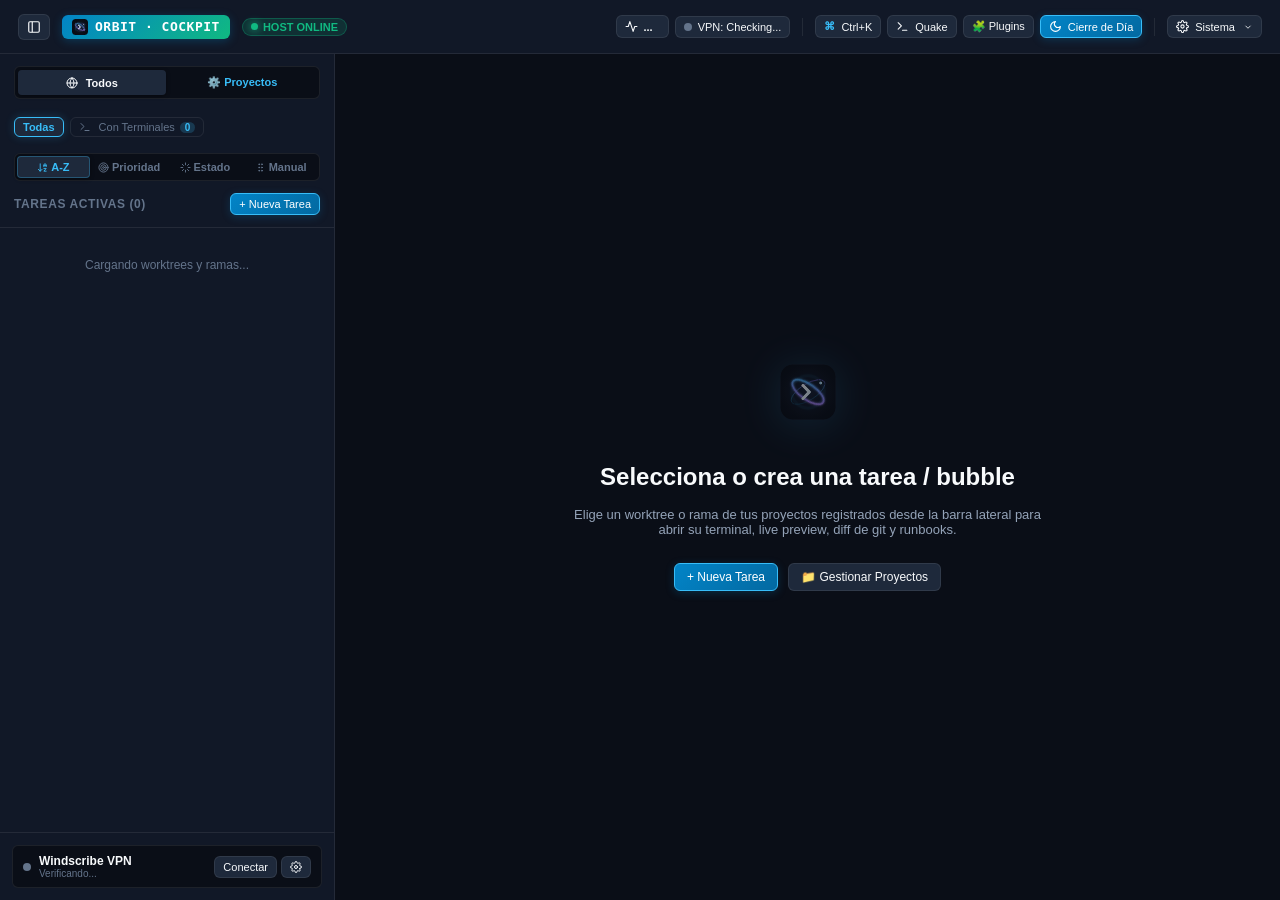
==== commit 3e27711d: "chore(release): bump version to v1.8.2 Co-Authored-By: Claude Opus 5.5 <noreply@anthropic.com>" ====
--- a/server/internal/web/static/index.html
+++ b/server/internal/web/static/index.html
@@ -12,11 +12,11 @@
     <!-- Modular Stylesheets -->
     <link rel="stylesheet" href="css/base.css?v=2.2.2">
     <link rel="stylesheet" href="css/layout.css?v=2.2.2">
-    <link rel="stylesheet" href="css/bubbles.css?v=2.2.2">
-    <link rel="stylesheet" href="css/terminal.css?v=2.2.4">
+    <link rel="stylesheet" href="css/bubbles.css?v=2.5.0">
+    <link rel="stylesheet" href="css/terminal.css?v=2.5.0">
     <link rel="stylesheet" href="css/views.css">
     <link rel="stylesheet" href="css/calendar.css">
-    <link rel="stylesheet" href="css/modals.css?v=2.3.0">
+    <link rel="stylesheet" href="css/modals.css?v=2.5.0">
     <link rel="stylesheet" href="css/responsive.css">
 </head>
 <body>
@@ -1977,7 +1977,7 @@
                     Host en línea
                 </span>
                 <span style="color: var(--border-subtle); font-size: 10px;">·</span>
-                <span style="font-size: 11px; color: var(--text-muted); font-weight: 600;" id="modal-orbit-version">Orbit v1.8.1</span>
+                <span style="font-size: 11px; color: var(--text-muted); font-weight: 600;" id="modal-orbit-version">Orbit v1.8.2</span>
                 <button class="btn btn-sm" id="btn-check-update-stats" onclick="checkForUpdates(false)" style="padding: 1px 7px; font-size: 10px; border-color: rgba(59, 130, 246, 0.3); color: #93c5fd;" title="Buscar actualizaciones de Orbit">🔍 Buscar actualización</button>
                 <button class="btn btn-sm" id="btn-open-doctor" onclick="openDoctorModal()" style="padding: 1px 7px; font-size: 10px; border-color: rgba(52, 211, 153, 0.3); color: #34d399;" title="Diagnóstico de entorno y herramientas (Orbit Doctor)">🩺 Doctor</button>
             </div>
@@ -2080,14 +2080,14 @@
 
     <!-- Application Modular Scripts -->
     <script src="js/state.js?v=2.4.0"></script>
-    <script src="js/terminal.js?v=2.4.0"></script>
-    <script src="js/workspaces.js?v=2.4.0"></script>
+    <script src="js/terminal.js?v=2.5.0"></script>
+    <script src="js/workspaces.js?v=2.5.0"></script>
     <script src="js/actions.js?v=2.4.0"></script>
-    <script src="js/views.js?v=2.4.0"></script>
+    <script src="js/views.js?v=2.5.0"></script>
     <script src="js/calendar.js?v=2.4.0"></script>
     <script src="js/palette.js?v=2.4.0"></script>
-    <script src="js/system.js?v=2.4.0"></script>
+    <script src="js/system.js?v=2.5.0"></script>
     <script src="js/plugins.js?v=2.4.0"></script>
-    <script src="js/app.js?v=2.4.0"></script>
+    <script src="js/app.js?v=2.5.0"></script>
 </body>
 </html>
--- a/server/internal/web/static/css/bubbles.css
+++ b/server/internal/web/static/css/bubbles.css
@@ -361,7 +361,6 @@
     flex-direction: column;
     gap: 3px;
     min-width: 175px;
-    backdrop-filter: blur(12px);
     animation: fadeIn 0.12s cubic-bezier(0.16, 1, 0.3, 1);
 }
 
@@ -449,13 +448,12 @@
     gap: 6px;
     position: relative;
     contain: layout style;
-    transform: translateZ(0);
 }
 
 .bubble-card:hover {
     border-color: var(--border-muted);
     background-color: var(--bg-elevated);
-    transform: translateY(-1px) translateZ(0);
+    transform: translateY(-1px);
 }
 
 .bubble-card.active {
--- a/server/internal/web/static/css/terminal.css
+++ b/server/internal/web/static/css/terminal.css
@@ -61,7 +61,7 @@
     color: var(--accent);
     font-size: 8px;
     margin-right: -2px;
-    animation: pulseGlow 2s infinite ease-in-out;
+    animation: pulseGlow 2s 3 ease-in-out;
 }
 
 @keyframes pulseGlow {
@@ -292,23 +292,27 @@
 /* Quake Terminal Dropdown (F12) */
 #quake-terminal-container {
     position: fixed;
-    top: -55vh;
+    top: 0;
     left: 0;
     right: 0;
     height: 46vh;
-    background: rgba(10, 15, 29, 0.96);
-    backdrop-filter: blur(16px);
-    -webkit-backdrop-filter: blur(16px);
+    background: rgba(10, 15, 29, 0.98);
     border-bottom: 2px solid var(--accent);
     box-shadow: 0 16px 45px rgba(0, 0, 0, 0.92);
     z-index: 2500;
     display: flex;
     flex-direction: column;
-    transition: top 0.28s cubic-bezier(0.16, 1, 0.3, 1);
+    /* Slide with transform (compositor only) instead of animating top (layout every frame),
+       and skip painting entirely while closed. */
+    transform: translateY(-120%);
+    visibility: hidden;
+    transition: transform 0.28s cubic-bezier(0.16, 1, 0.3, 1), visibility 0s linear 0.28s;
 }
 
 #quake-terminal-container.open {
-    top: 0;
+    transform: none;
+    visibility: visible;
+    transition: transform 0.28s cubic-bezier(0.16, 1, 0.3, 1), visibility 0s linear 0s;
 }
 
 .quake-header {
--- a/server/internal/web/static/css/modals.css
+++ b/server/internal/web/static/css/modals.css
@@ -17,6 +17,17 @@
     justify-content: center;
     align-items: flex-start;
     padding-top: 12vh;
+    /* Opened/closed with inline `display` (not .open): opt out of the .modal-overlay hidden state,
+       otherwise Ctrl+K shows an invisible, unclickable palette that steals keyboard focus. */
+    visibility: visible;
+    opacity: 1;
+    pointer-events: auto;
+}
+
+/* The universal app dialog also toggles inline `display` and animates its own inline
+   opacity/pointer-events, so it must not inherit the .open-driven visibility toggle. */
+#modal-custom-dialog {
+    visibility: visible;
 }
 
 .cmd-palette-content {
@@ -145,12 +156,18 @@
     align-items: center;
     opacity: 0;
     pointer-events: none;
-    transition: opacity 0.2s ease;
+    /* Closed overlays must not be painted: Chromium keeps drawing opacity:0 layers that have a
+       backdrop-filter, so 16 hidden full-screen blurs were re-rendered on every terminal repaint.
+       visibility flips after the fade-out finishes. */
+    visibility: hidden;
+    transition: opacity 0.2s ease, visibility 0s linear 0.2s;
 }
 
 .modal-overlay.open {
     opacity: 1;
     pointer-events: auto;
+    visibility: visible;
+    transition: opacity 0.2s ease, visibility 0s linear 0s;
 }
 
 .modal-box {
@@ -228,9 +245,7 @@
     z-index: 1000;
     width: 580px;
     max-width: calc(100vw - 20px);
-    background: rgba(15, 23, 42, 0.96);
-    backdrop-filter: blur(16px);
-    -webkit-backdrop-filter: blur(16px);
+    background: rgba(15, 23, 42, 0.98);
     border: 1px solid rgba(148, 163, 184, 0.22);
     border-radius: var(--radius-lg);
     box-shadow: 0 20px 50px rgba(0, 0, 0, 0.82), 0 0 0 1px rgba(255, 255, 255, 0.05);
